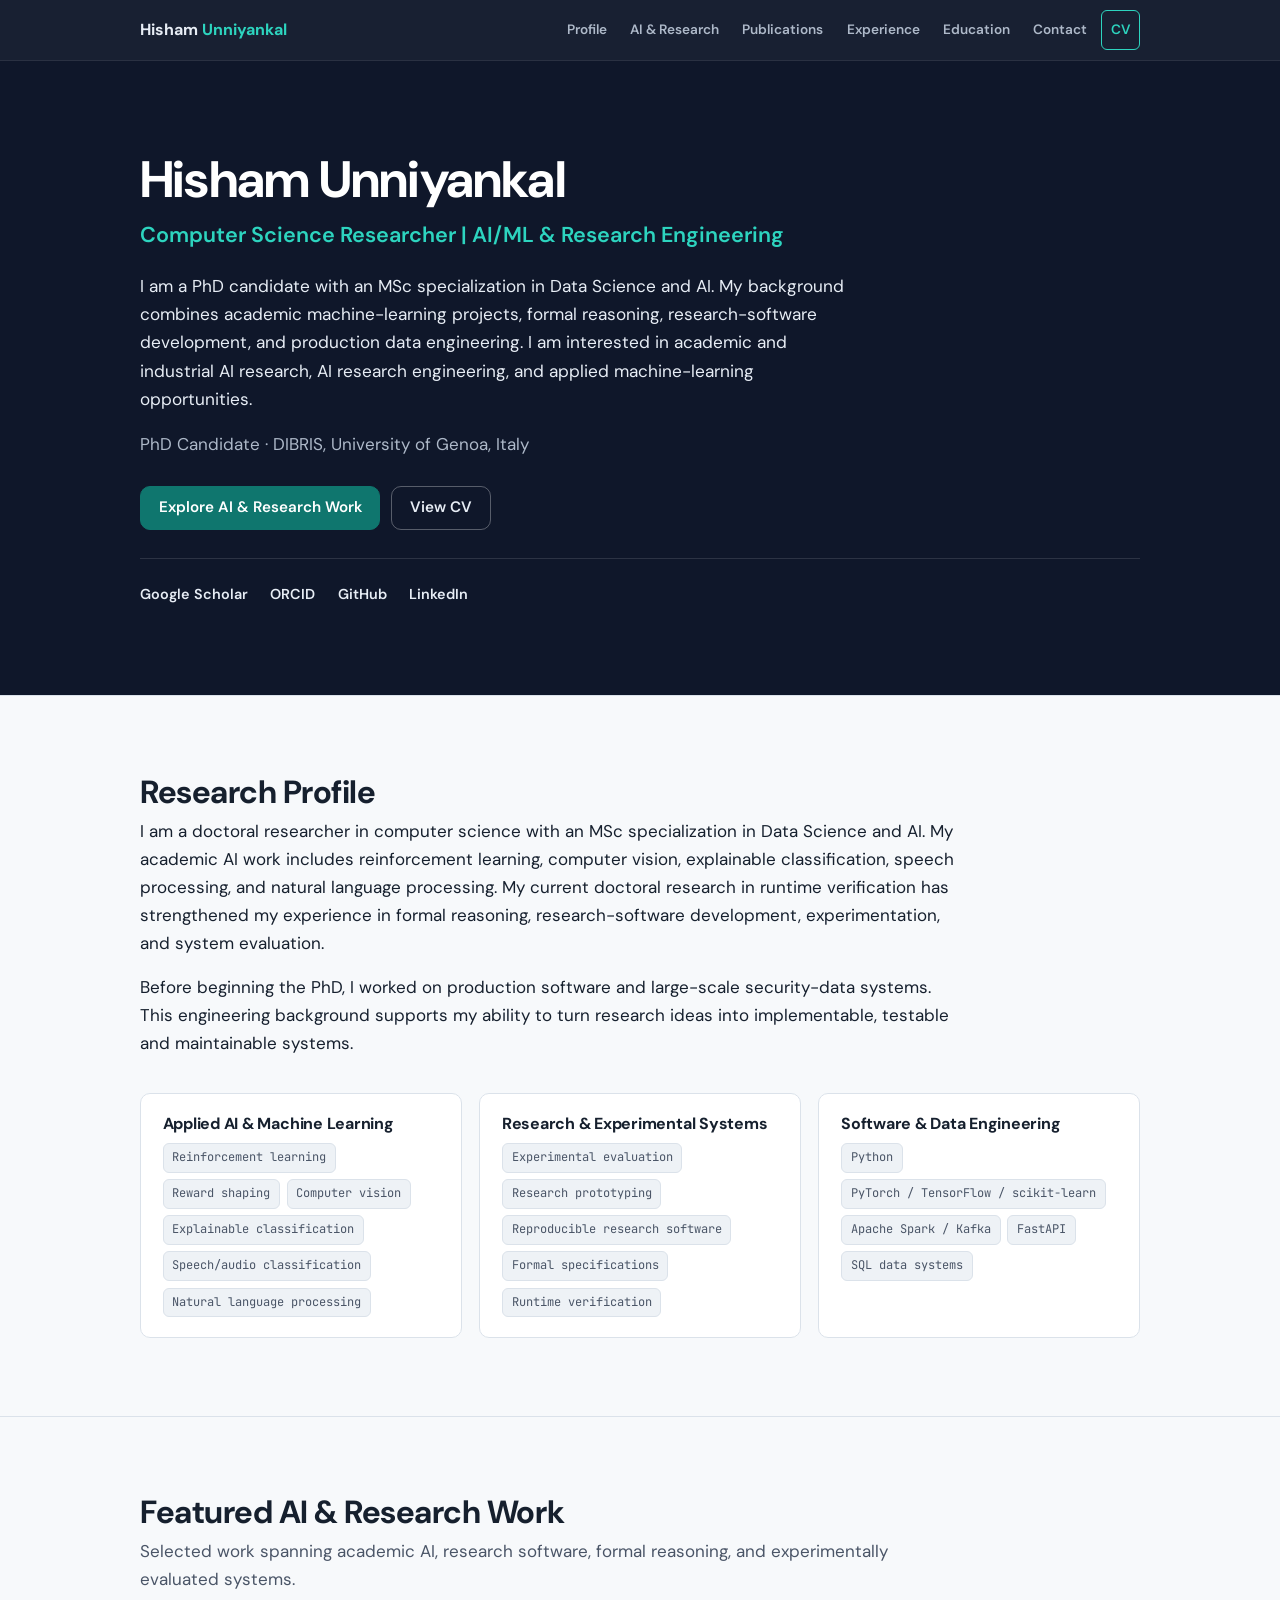
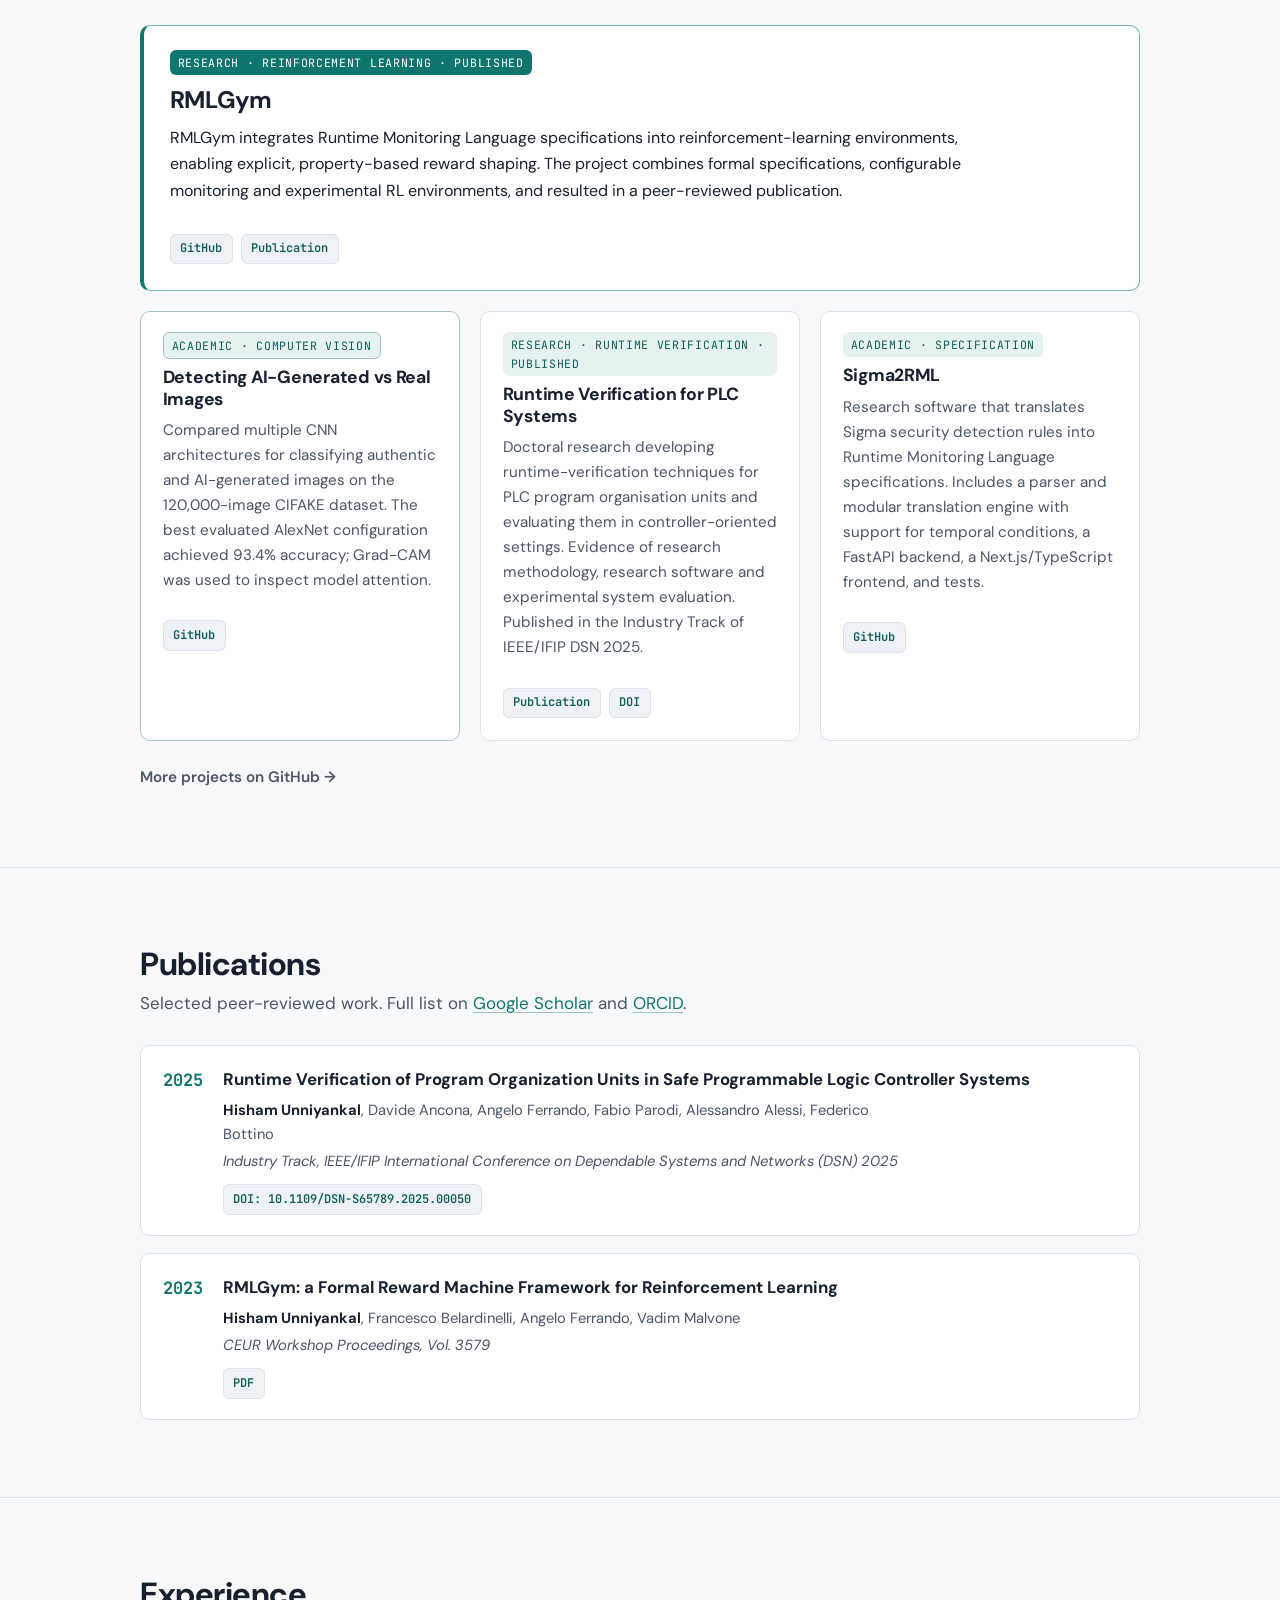
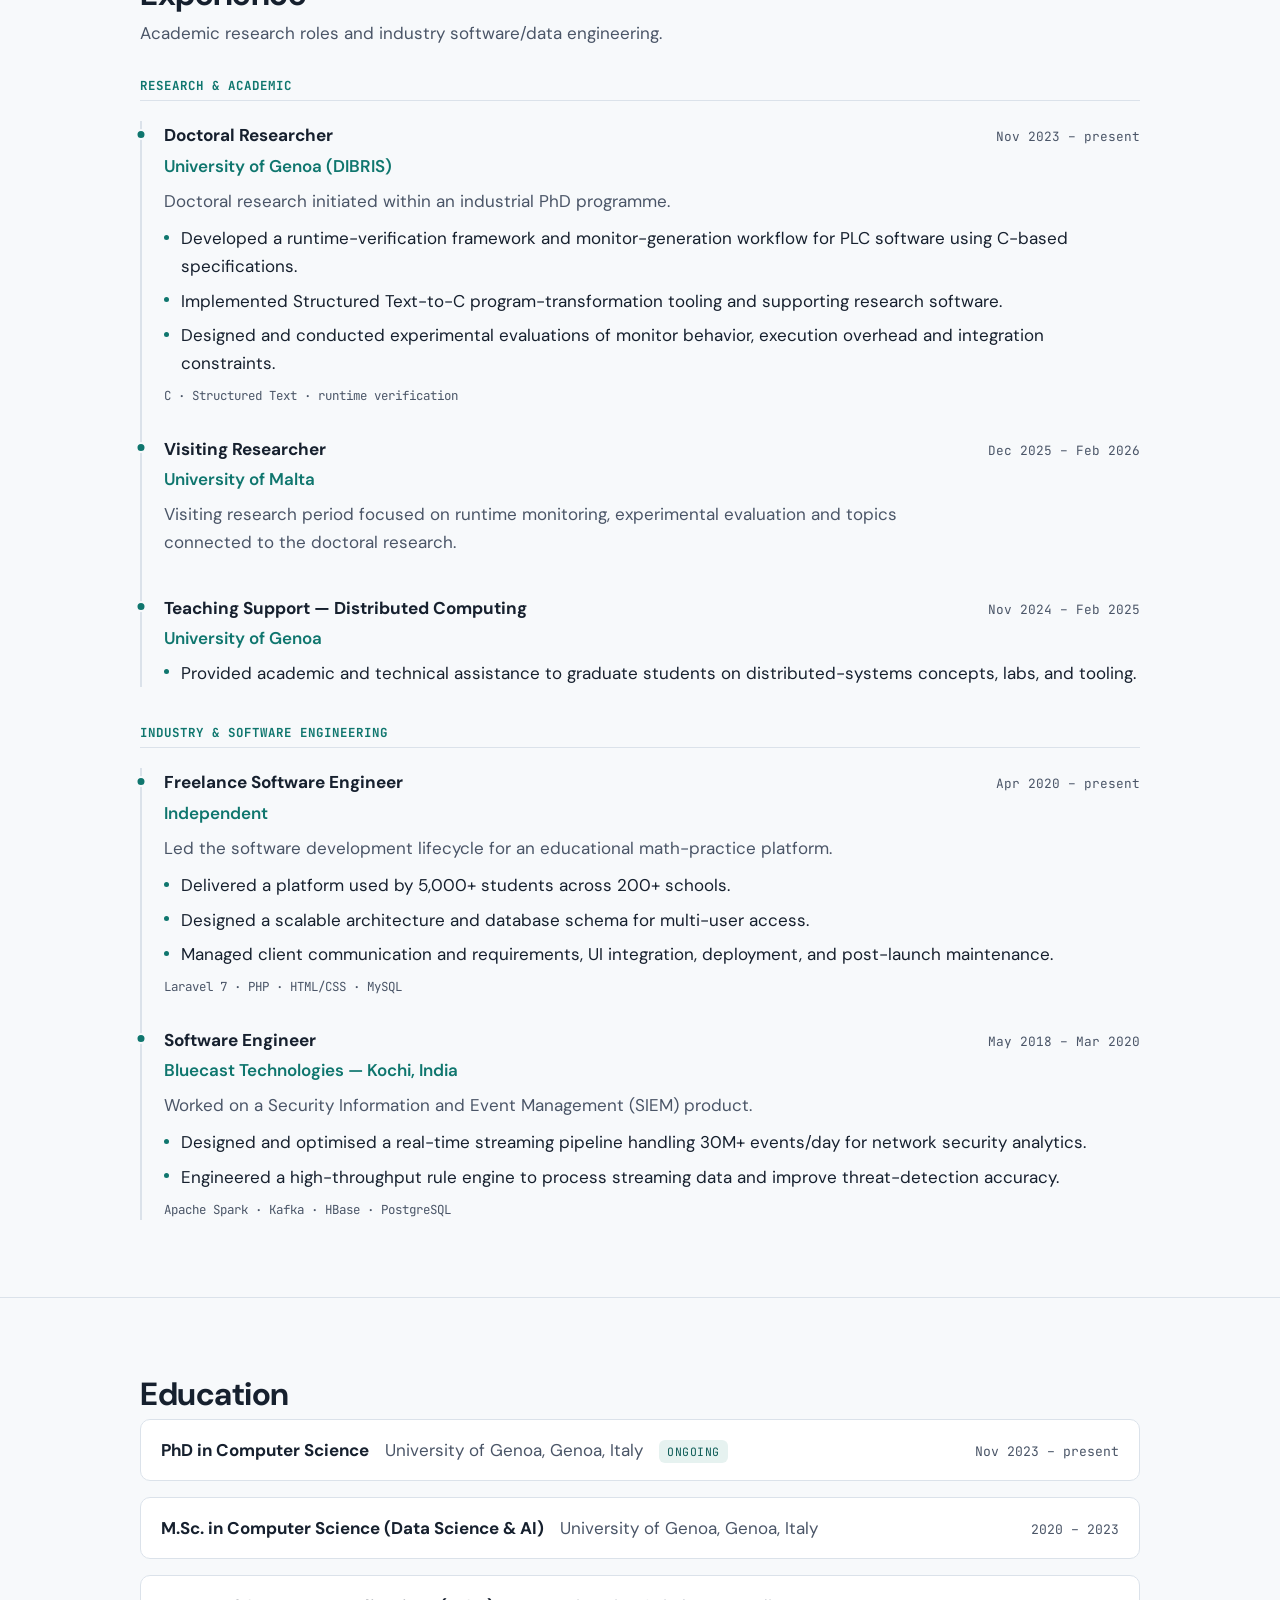
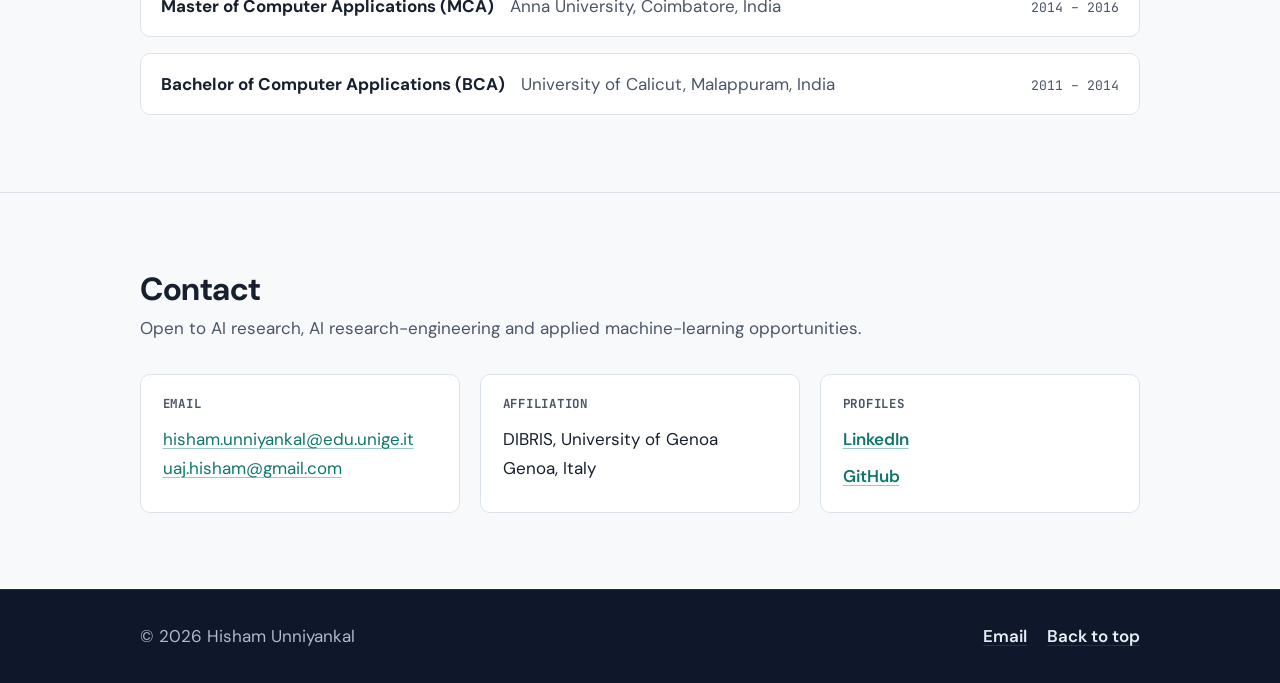
==== index.html @ 4d22648d "update: minor modifications" ====
<!DOCTYPE html>
<html lang="en">
<head>
  <meta charset="UTF-8" />
  <meta name="viewport" content="width=device-width, initial-scale=1.0" />
  <title>Hisham Unniyankal | Computer Science Researcher &mdash; AI/ML &amp; Research Engineering</title>
  <meta name="description" content="Computer science researcher with academic AI/ML experience, formal-reasoning expertise, and production software/data-engineering background. Pursuing AI research, research-engineering and applied machine-learning opportunities." />
  <link rel="canonical" href="https://hishamunniyankal.github.io/" />

  <!-- Open Graph -->
  <meta property="og:type" content="profile" />
  <meta property="og:title" content="Hisham Unniyankal | Computer Science Researcher — AI/ML &amp; Research Engineering" />
  <meta property="og:description" content="Academic AI/ML experience, formal reasoning, research-software development, and production data engineering. Open to AI research, research-engineering and applied ML roles." />
  <meta property="og:url" content="https://hishamunniyankal.github.io/" />
  <meta property="profile:first_name" content="Hisham" />
  <meta property="profile:last_name" content="Unniyankal" />

  <!-- Twitter -->
  <meta name="twitter:card" content="summary" />
  <meta name="twitter:title" content="Hisham Unniyankal | Computer Science Researcher — AI/ML &amp; Research Engineering" />
  <meta name="twitter:description" content="Academic AI/ML, formal reasoning, and production software/data engineering. Pursuing AI research and applied ML opportunities." />

  <link rel="icon" href="assets/favicon.svg" type="image/svg+xml" />

  <link rel="preconnect" href="https://fonts.googleapis.com" />
  <link rel="preconnect" href="https://fonts.gstatic.com" crossorigin />
  <link href="https://fonts.googleapis.com/css2?family=DM+Sans:ital,opsz,wght@0,9..40,400;0,9..40,500;0,9..40,600;0,9..40,700;1,9..40,400&amp;family=JetBrains+Mono:wght@400;500;600&amp;display=swap" rel="stylesheet" />
  <link rel="stylesheet" href="assets/css/tokens.css" />
  <link rel="stylesheet" href="assets/css/styles.css" />

  <script type="application/ld+json">
  {
    "@context": "https://schema.org",
    "@type": "Person",
    "name": "Hisham Unniyankal",
    "jobTitle": "Doctoral Researcher in Computer Science",
    "email": "mailto:hisham.unniyankal@edu.unige.it",
    "url": "https://hishamunniyankal.github.io/",
    "affiliation": { "@type": "CollegeOrUniversity", "name": "University of Genoa" },
    "worksFor": { "@type": "CollegeOrUniversity", "name": "University of Genoa" },
    "address": { "@type": "PostalAddress", "addressLocality": "Genoa", "addressCountry": "IT" },
    "knowsAbout": [
      "Machine learning",
      "Reinforcement learning",
      "Computer vision",
      "Natural language processing",
      "Formal methods",
      "Runtime verification",
      "Research software engineering",
      "Distributed data systems"
    ],
    "sameAs": [
      "https://scholar.google.com/citations?user=ikgQn0IAAAAJ&hl=en",
      "https://orcid.org/0009-0008-2407-5150",
      "https://github.com/hishamunniyankal",
      "https://www.linkedin.com/in/hishamu/"
    ]
  }
  </script>
</head>
<body>
  <a class="skip-link" href="#main-content">Skip to content</a>

  <!-- ============================ Primary navigation ============================ -->
  <nav class="nav" aria-label="Primary">
    <div class="wrap nav__inner">
      <a class="nav__brand" href="#top">Hisham <b>Unniyankal</b></a>
      <button type="button" class="nav__toggle" id="nav-toggle" aria-expanded="false" aria-controls="nav-menu">
        <span class="visually-hidden">Menu</span>
        <span class="nav__toggle-bars" aria-hidden="true"></span>
      </button>
      <ul class="nav__menu" id="nav-menu">
        <li><a href="#profile">Profile</a></li>
        <li><a href="#research">AI &amp; Research</a></li>
        <li><a href="#publications">Publications</a></li>
        <li><a href="#experience">Experience</a></li>
        <li><a href="#education">Education</a></li>
        <li><a href="#contact">Contact</a></li>
        <li><a class="nav__cv" href="cv.pdf" target="_blank" rel="noopener">CV</a></li>
      </ul>
    </div>
  </nav>

  <main id="main-content" tabindex="-1">
    <!-- ============================ Hero ============================ -->
    <header class="hero" id="top">
      <div class="wrap">
        <h1>Hisham Unniyankal</h1>
        <p class="hero__role">Computer Science Researcher | AI/ML &amp; Research Engineering</p>
        <p class="hero__statement">
          I am a PhD candidate with an MSc specialization in Data Science and AI.
          My background combines academic machine-learning projects, formal
          reasoning, research-software development, and production data
          engineering. I am interested in academic and industrial AI research,
          AI research engineering, and applied machine-learning opportunities.
        </p>
        <p class="hero__affil">PhD Candidate · DIBRIS, University of Genoa, Italy</p>
        <div class="hero__actions">
          <a class="btn btn--primary" href="#research">Explore AI &amp; Research Work</a>
          <a class="btn btn--ghost" href="cv.pdf" target="_blank" rel="noopener">View CV</a>
        </div>
        <ul class="hero__links">
          <li><a href="https://scholar.google.com/citations?user=ikgQn0IAAAAJ&amp;hl=en" target="_blank" rel="noopener">Google Scholar</a></li>
          <li><a href="https://orcid.org/0009-0008-2407-5150" target="_blank" rel="noopener">ORCID</a></li>
          <li><a href="https://github.com/hishamunniyankal" target="_blank" rel="noopener">GitHub</a></li>
          <li><a href="https://www.linkedin.com/in/hishamu/" target="_blank" rel="noopener">LinkedIn</a></li>
        </ul>
      </div>
    </header>

    <!-- ============================ Research Profile ============================ -->
    <section class="section" id="profile" aria-labelledby="profile-title">
      <div class="wrap">
        <h2 class="section__title reveal" id="profile-title">Research Profile</h2>
        <div class="profile__lead reveal">
          <p>
            I am a doctoral researcher in computer science with an MSc
            specialization in Data Science and AI. My academic AI work includes
            reinforcement learning, computer vision, explainable classification,
            speech processing, and natural language processing. My current
            doctoral research in runtime verification has strengthened my
            experience in formal reasoning, research-software development,
            experimentation, and system evaluation.
          </p>
          <p>
            Before beginning the PhD, I worked on production software and
            large-scale security-data systems. This engineering background
            supports my ability to turn research ideas into implementable,
            testable and maintainable systems.
          </p>
        </div>

        <ul class="capabilities reveal" aria-label="Capabilities">
          <li class="capability">
            <h3>Applied AI &amp; Machine Learning</h3>
            <ul class="capability__tags">
              <li>Reinforcement learning</li>
              <li>Reward shaping</li>
              <li>Computer vision</li>
              <li>Explainable classification</li>
              <li>Speech/audio classification</li>
              <li>Natural language processing</li>
            </ul>
          </li>
          <li class="capability">
            <h3>Research &amp; Experimental Systems</h3>
            <ul class="capability__tags">
              <li>Experimental evaluation</li>
              <li>Research prototyping</li>
              <li>Reproducible research software</li>
              <li>Formal specifications</li>
              <li>Runtime verification</li>
            </ul>
          </li>
          <li class="capability">
            <h3>Software &amp; Data Engineering</h3>
            <ul class="capability__tags">
              <li>Python</li>
              <li>PyTorch / TensorFlow / scikit-learn</li>
              <li>Apache Spark / Kafka</li>
              <li>FastAPI</li>
              <li>SQL data systems</li>
            </ul>
          </li>
        </ul>
      </div>
    </section>

    <!-- ============================ Featured AI & Research Work ============================ -->
    <section class="section" id="research" aria-labelledby="research-title">
      <div class="wrap">
        <h2 class="section__title reveal" id="research-title">Featured AI &amp; Research Work</h2>
        <p class="section__intro reveal">Selected work spanning academic AI, research software, formal reasoning, and experimentally evaluated systems.</p>

        <div class="work-grid reveal">
          <article class="work-card work-card--featured">
            <div class="work-card__body">
              <span class="work-card__kind">Research · Reinforcement Learning · Published</span>
              <h3 class="work-card__title">RMLGym</h3>
              <p>
                RMLGym integrates Runtime Monitoring Language specifications into
                reinforcement-learning environments, enabling explicit,
                property-based reward shaping. The project combines formal
                specifications, configurable monitoring and experimental RL
                environments, and resulted in a peer-reviewed publication.
              </p>
              <div class="pub__links work-card__meta">
                <a class="pub__badge" href="https://github.com/hishamunniyankal/rml-gym" target="_blank" rel="noopener">GitHub</a>
                <a class="pub__badge" href="#pub-rmlgym">Publication</a>
              </div>
            </div>
          </article>

          <article class="work-card work-card--emphasis">
            <div class="work-card__body">
              <span class="work-card__kind">Academic · Computer Vision</span>
              <h3 class="work-card__title">Detecting AI-Generated vs Real Images</h3>
              <p>
                Compared multiple CNN architectures for classifying authentic and
                AI-generated images on the 120,000-image CIFAKE dataset. The best
                evaluated AlexNet configuration achieved 93.4% accuracy;
                Grad-CAM was used to inspect model attention.
              </p>
              <div class="pub__links work-card__meta">
                <a class="pub__badge" href="https://github.com/hishamunniyankal/Real-or-fake-Detecting-AI-Generated-vs.-Real-Images" target="_blank" rel="noopener">GitHub</a>
              </div>
            </div>
          </article>

          <article class="work-card">
            <div class="work-card__body">
              <span class="work-card__kind">Research · Runtime Verification · Published</span>
              <h3 class="work-card__title">Runtime Verification for PLC Systems</h3>
              <p>
                Doctoral research developing runtime-verification techniques for
                PLC program organisation units and evaluating them in
                controller-oriented settings. Evidence of research methodology,
                research software and experimental system evaluation. Published
                in the Industry Track of IEEE/IFIP DSN 2025.
              </p>
              <div class="pub__links work-card__meta">
                <a class="pub__badge" href="#pub-dsn">Publication</a>
                <a class="pub__badge" href="https://doi.org/10.1109/DSN-S65789.2025.00050" target="_blank" rel="noopener">DOI</a>
              </div>
            </div>
          </article>

          <article class="work-card">
            <div class="work-card__body">
              <span class="work-card__kind">Academic · Specification</span>
              <h3 class="work-card__title">Sigma2RML</h3>
              <p>
                Research software that translates Sigma security detection rules
                into Runtime Monitoring Language specifications. Includes a
                parser and modular translation engine with support for temporal
                conditions, a FastAPI backend, a Next.js/TypeScript frontend, and
                tests.
              </p>
              <div class="pub__links work-card__meta">
                <a class="pub__badge" href="https://github.com/hishamunniyankal/sigma2rml" target="_blank" rel="noopener">GitHub</a>
              </div>
            </div>
          </article>
        </div>
        <p class="work-more">
          <a href="https://github.com/hishamunniyankal" target="_blank" rel="noopener">More projects on GitHub →</a>
        </p>
      </div>
    </section>

    <!-- ============================ Publications ============================ -->
    <section class="section" id="publications" aria-labelledby="publications-title">
      <div class="wrap">
        <h2 class="section__title reveal" id="publications-title">Publications</h2>
        <p class="pub-note reveal">
          Selected peer-reviewed work. Full list on
          <a href="https://scholar.google.com/citations?user=ikgQn0IAAAAJ&amp;hl=en" target="_blank" rel="noopener">Google Scholar</a>
          and <a href="https://orcid.org/0009-0008-2407-5150" target="_blank" rel="noopener">ORCID</a>.
        </p>
        <ul class="pub-list reveal">
          <li class="pub" id="pub-dsn">
            <span class="pub__year">2025</span>
            <div>
              <p class="pub__title">Runtime Verification of Program Organization Units in Safe Programmable Logic Controller Systems</p>
              <p class="pub__authors"><span class="me">Hisham Unniyankal</span>, Davide Ancona, Angelo Ferrando, Fabio Parodi, Alessandro Alessi, Federico Bottino</p>
              <p class="pub__venue">Industry Track, IEEE/IFIP International Conference on Dependable Systems and Networks (DSN) 2025</p>
              <p class="pub__links">
                <a class="pub__badge" href="https://doi.org/10.1109/DSN-S65789.2025.00050" target="_blank" rel="noopener">DOI: 10.1109/DSN-S65789.2025.00050</a>
              </p>
            </div>
          </li>
          <li class="pub" id="pub-rmlgym">
            <span class="pub__year">2023</span>
            <div>
              <p class="pub__title">RMLGym: a Formal Reward Machine Framework for Reinforcement Learning</p>
              <p class="pub__authors"><span class="me">Hisham Unniyankal</span>, Francesco Belardinelli, Angelo Ferrando, Vadim Malvone</p>
              <p class="pub__venue">CEUR Workshop Proceedings, Vol. 3579</p>
              <p class="pub__links">
                <a class="pub__badge" href="https://ceur-ws.org/Vol-3579/paper1.pdf" target="_blank" rel="noopener">PDF</a>
              </p>
            </div>
          </li>
        </ul>
      </div>
    </section>

    <!-- ============================ Experience ============================ -->
    <section class="section" id="experience" aria-labelledby="experience-title">
      <div class="wrap">
        <h2 class="section__title reveal" id="experience-title">Experience</h2>
        <p class="section__intro reveal">Academic research roles and industry software/data engineering.</p>

        <div class="track reveal">
          <h3 class="track__label">Research &amp; academic</h3>
          <ol class="timeline">
            <li class="entry">
              <div class="entry__head">
                <span class="entry__role">Doctoral Researcher</span>
                <span class="entry__dates">Nov 2023 &ndash; present</span>
              </div>
              <p class="entry__org">University of Genoa (DIBRIS)</p>
              <p class="entry__context">
                Doctoral research initiated within an industrial PhD programme.
              </p>
              <ul class="entry__points">
                <li>Developed a runtime-verification framework and monitor-generation workflow for PLC software using C-based specifications.</li>
                <li>Implemented Structured Text-to-C program-transformation tooling and supporting research software.</li>
                <li>Designed and conducted experimental evaluations of monitor behavior, execution overhead and integration constraints.</li>
              </ul>
              <p class="entry__tech">C · Structured Text · runtime verification</p>
            </li>
            <li class="entry">
              <div class="entry__head">
                <span class="entry__role">Visiting Researcher</span>
                <span class="entry__dates">Dec 2025 &ndash; Feb 2026</span>
              </div>
              <p class="entry__org">University of Malta</p>
              <p class="entry__context">
                Visiting research period focused on runtime monitoring,
                experimental evaluation and topics connected to the doctoral
                research.
              </p>
            </li>
            <li class="entry">
              <div class="entry__head">
                <span class="entry__role">Teaching Support &mdash; Distributed Computing</span>
                <span class="entry__dates">Nov 2024 &ndash; Feb 2025</span>
              </div>
              <p class="entry__org">University of Genoa</p>
              <ul class="entry__points">
                <li>Provided academic and technical assistance to graduate students on distributed-systems concepts, labs, and tooling.</li>
              </ul>
            </li>
          </ol>
        </div>

        <div class="track reveal">
          <h3 class="track__label">Industry &amp; software engineering</h3>
          <ol class="timeline">
            <li class="entry">
              <div class="entry__head">
                <span class="entry__role">Freelance Software Engineer</span>
                <span class="entry__dates">Apr 2020 &ndash; present</span>
              </div>
              <p class="entry__org">Independent</p>
              <p class="entry__context">
                Led the software development lifecycle for an educational
                math-practice platform.
              </p>
              <ul class="entry__points">
                <li>Delivered a platform used by 5,000+ students across 200+ schools.</li>
                <li>Designed a scalable architecture and database schema for multi-user access.</li>
                <li>Managed client communication and requirements, UI integration, deployment, and post-launch maintenance.</li>
              </ul>
              <p class="entry__tech">Laravel 7 · PHP · HTML/CSS · MySQL</p>
            </li>
            <li class="entry">
              <div class="entry__head">
                <span class="entry__role">Software Engineer</span>
                <span class="entry__dates">May 2018 &ndash; Mar 2020</span>
              </div>
              <p class="entry__org">Bluecast Technologies &mdash; Kochi, India</p>
              <p class="entry__context">
                Worked on a Security Information and Event Management (SIEM) product.
              </p>
              <ul class="entry__points">
                <li>Designed and optimised a real-time streaming pipeline handling 30M+ events/day for network security analytics.</li>
                <li>Engineered a high-throughput rule engine to process streaming data and improve threat-detection accuracy.</li>
              </ul>
              <p class="entry__tech">Apache Spark · Kafka · HBase · PostgreSQL</p>
            </li>
          </ol>
        </div>
      </div>
    </section>

    <!-- ============================ Education ============================ -->
    <section class="section" id="education" aria-labelledby="education-title">
      <div class="wrap">
        <h2 class="section__title reveal" id="education-title">Education</h2>
        <ul class="edu-list reveal">
          <li class="edu">
            <span class="edu__degree">PhD in Computer Science</span>
            <span class="edu__inst">University of Genoa, Genoa, Italy</span>
            <span class="edu__status">Ongoing</span>
            <span class="edu__dates">Nov 2023 &ndash; present</span>
          </li>
          <li class="edu">
            <span class="edu__degree">M.Sc. in Computer Science (Data Science &amp; AI)</span>
            <span class="edu__inst">University of Genoa, Genoa, Italy</span>
            <span class="edu__dates">2020 &ndash; 2023</span>
          </li>
          <li class="edu">
            <span class="edu__degree">Master of Computer Applications (MCA)</span>
            <span class="edu__inst">Anna University, Coimbatore, India</span>
            <span class="edu__dates">2014 &ndash; 2016</span>
          </li>
          <li class="edu">
            <span class="edu__degree">Bachelor of Computer Applications (BCA)</span>
            <span class="edu__inst">University of Calicut, Malappuram, India</span>
            <span class="edu__dates">2011 &ndash; 2014</span>
          </li>
        </ul>
      </div>
    </section>

    <!-- ============================ Contact ============================ -->
    <section class="section" id="contact" aria-labelledby="contact-title">
      <div class="wrap">
        <h2 class="section__title reveal" id="contact-title">Contact</h2>
        <p class="section__intro reveal">Open to AI research, AI research-engineering and applied machine-learning opportunities.</p>
        <div class="contact-grid reveal">
          <div class="contact-card">
            <h3>Email</h3>
            <address>
              <a href="mailto:hisham.unniyankal@edu.unige.it">hisham.unniyankal@edu.unige.it</a><br />
              <a href="mailto:uaj.hisham@gmail.com">uaj.hisham@gmail.com</a>
            </address>
          </div>
          <div class="contact-card">
            <h3>Affiliation</h3>
            <address>
              DIBRIS, University of Genoa<br />
              Genoa, Italy
            </address>
          </div>
          <div class="contact-card">
            <h3>Profiles</h3>
            <ul class="link-list">
              <li><a href="https://www.linkedin.com/in/hishamu/" target="_blank" rel="noopener">LinkedIn</a></li>
              <li><a href="https://github.com/hishamunniyankal" target="_blank" rel="noopener">GitHub</a></li>
            </ul>
          </div>
        </div>
      </div>
    </section>
  </main>

  <!-- ============================ Footer ============================ -->
  <footer class="footer">
    <div class="wrap footer__inner">
      <p>&copy; <span id="year">2026</span> Hisham Unniyankal</p>
      <ul class="footer__links">
        <li><a href="mailto:hisham.unniyankal@edu.unige.it">Email</a></li>
        <li><a href="#top">Back to top</a></li>
      </ul>
    </div>
  </footer>

  <script src="assets/js/main.js" defer></script>
</body>
</html>
---- assets/css/tokens.css ----
/* Design tokens — restrained navy / off-white / teal system.
   One primary accent (teal). Colours chosen to meet WCAG 2.2 AA for text. */
:root {
  /* Surfaces */
  --bg: #f7f9fb;            /* off-white page */
  --surface: #ffffff;      /* cards / panels */
  --surface-alt: #eef2f6;  /* subtle fills */
  --navy: #0f172a;         /* dark sections, footer */
  --navy-soft: #1b2536;    /* dark section variant */

  /* Text (AA on --bg / --surface) */
  --text: #16202e;         /* body / headings */
  --text-muted: #4a5567;   /* secondary text (7:1 on white) */
  --text-on-dark: #e7edf5; /* text on navy */
  --text-on-dark-muted: #aeb9c9;

  /* Borders */
  --border: #dbe2ea;
  --border-strong: #c3cdd9;

  /* Accent — teal. --accent-text is dark enough for small text on white. */
  --accent: #0f766e;        /* links, small text, borders (AA on white) */
  --accent-strong: #115e59; /* hover / active */
  --accent-on-dark: #2dd4bf;/* accent on navy backgrounds */
  --accent-faint: #e6f2f0;  /* tint fills */

  /* Focus ring */
  --focus: #0e7490;

  /* Type */
  --font-sans: "DM Sans", system-ui, -apple-system, "Segoe UI", Roboto, sans-serif;
  --font-mono: "JetBrains Mono", ui-monospace, "Consolas", monospace;

  /* Radii */
  --radius-sm: 6px;
  --radius-md: 10px;
  --radius-lg: 14px;

  /* Shadows (used sparingly) */
  --shadow-sm: 0 1px 2px rgba(15, 23, 42, 0.06);
  --shadow-md: 0 6px 20px rgba(15, 23, 42, 0.08);

  /* Layout */
  --measure: 68ch;             /* comfortable body line length */
  --layout-max: 1080px;        /* overall content width */
  --layout-pad-x: clamp(1.1rem, 4vw, 2.5rem);
  --nav-h: 60px;
  --space-section: clamp(3rem, 6vw, 5rem);

  --ease: cubic-bezier(0.22, 1, 0.36, 1);
  --dur: 0.2s;
}
---- assets/css/styles.css ----
/* ==========================================================================
   Hisham Unniyankal — profile site styles
   Sections: reset · base type · skip link · nav · hero · sections ·
   profile/capabilities · featured AI & research work · experience timeline · publications ·
   education · contact · footer · reveal motion · responsive
   ========================================================================== */

/* ---- Reset ---- */
*,
*::before,
*::after {
  box-sizing: border-box;
  margin: 0;
  padding: 0;
}

html {
  scroll-behavior: smooth;
  /* Keep anchored headings clear of the sticky nav */
  scroll-padding-top: calc(var(--nav-h) + 1rem);
}

@media (prefers-reduced-motion: reduce) {
  html { scroll-behavior: auto; }
}

body {
  font-family: var(--font-sans);
  font-size: 1.0625rem;
  line-height: 1.65;
  color: var(--text);
  background: var(--bg);
  -webkit-font-smoothing: antialiased;
  text-rendering: optimizeLegibility;
}

img,
svg {
  max-width: 100%;
  height: auto;
}

/* ---- Base typography ---- */
h1, h2, h3, h4 {
  line-height: 1.2;
  letter-spacing: -0.015em;
  color: var(--text);
  font-weight: 700;
}

p { max-width: var(--measure); }

a {
  color: var(--accent);
  text-decoration: underline;
  text-underline-offset: 0.18em;
  text-decoration-thickness: 1px;
  text-decoration-color: color-mix(in srgb, var(--accent) 40%, transparent);
  transition: color var(--dur) var(--ease), text-decoration-color var(--dur) var(--ease);
}

a:hover {
  color: var(--accent-strong);
  text-decoration-color: currentColor;
}

:focus-visible {
  outline: 3px solid var(--focus);
  outline-offset: 2px;
  border-radius: 2px;
}

::selection {
  background: var(--accent-faint);
  color: var(--text);
}

.visually-hidden {
  position: absolute;
  width: 1px;
  height: 1px;
  padding: 0;
  margin: -1px;
  overflow: hidden;
  clip: rect(0, 0, 0, 0);
  white-space: nowrap;
  border: 0;
}

/* ---- Layout helper ---- */
.wrap {
  width: 100%;
  max-width: var(--layout-max);
  margin-inline: auto;
  padding-inline: var(--layout-pad-x);
}

.section {
  padding-block: var(--space-section);
  border-top: 1px solid var(--border);
}

.section__title {
  font-size: clamp(1.5rem, 3.2vw, 2rem);
  margin-bottom: 0.35rem;
}

.section__intro {
  color: var(--text-muted);
  margin-bottom: 2rem;
}

/* ---- Skip link ---- */
.skip-link {
  position: absolute;
  left: 0.75rem;
  top: -100px;
  z-index: 400;
  padding: 0.6rem 1rem;
  background: var(--surface);
  color: var(--text);
  border: 2px solid var(--accent);
  border-radius: var(--radius-sm);
  font-weight: 600;
  text-decoration: none;
  transition: top var(--dur) var(--ease);
}

.skip-link:focus {
  top: 0.75rem;
}

/* ---- Primary navigation ---- */
.nav {
  position: sticky;
  top: 0;
  z-index: 200;
  background: color-mix(in srgb, var(--navy) 96%, transparent);
  backdrop-filter: blur(8px);
  -webkit-backdrop-filter: blur(8px);
  border-bottom: 1px solid rgba(255, 255, 255, 0.08);
}

.nav__inner {
  display: flex;
  align-items: center;
  justify-content: space-between;
  gap: 1rem;
  min-height: var(--nav-h);
}

.nav__brand {
  font-weight: 700;
  font-size: 1rem;
  color: var(--text-on-dark);
  text-decoration: none;
  white-space: nowrap;
}

.nav__brand:hover { color: #fff; }
.nav__brand b { color: var(--accent-on-dark); font-weight: 700; }

.nav__toggle {
  display: none;
  align-items: center;
  justify-content: center;
  width: 44px;
  height: 44px;
  background: transparent;
  border: 1px solid rgba(255, 255, 255, 0.25);
  border-radius: var(--radius-sm);
  color: var(--text-on-dark);
  cursor: pointer;
}

.nav__toggle-bars,
.nav__toggle-bars::before,
.nav__toggle-bars::after {
  content: "";
  display: block;
  width: 20px;
  height: 2px;
  background: currentColor;
  border-radius: 2px;
  position: relative;
}
.nav__toggle-bars::before { position: absolute; top: -6px; }
.nav__toggle-bars::after { position: absolute; top: 6px; }

.nav__menu {
  display: flex;
  align-items: center;
  gap: 0.35rem;
  list-style: none;
}

.nav__menu a {
  display: inline-block;
  padding: 0.5rem 0.55rem;
  font-size: 0.85rem;
  font-weight: 600;
  color: var(--text-on-dark-muted);
  text-decoration: none;
  border-radius: var(--radius-sm);
}

.nav__menu a:hover,
.nav__menu a:focus-visible {
  color: #fff;
  background: rgba(255, 255, 255, 0.08);
}

.nav__cv {
  border: 1px solid var(--accent-on-dark) !important;
  color: var(--accent-on-dark) !important;
}

.nav__cv:hover {
  background: var(--accent-on-dark) !important;
  color: var(--navy) !important;
}

/* ---- Hero ---- */
.hero {
  background: var(--navy);
  color: var(--text-on-dark);
  padding-block: clamp(3rem, 8vw, 5.5rem);
}

.hero__eyebrow {
  font-family: var(--font-mono);
  font-size: 0.8rem;
  letter-spacing: 0.08em;
  text-transform: uppercase;
  color: var(--accent-on-dark);
  margin-bottom: 0.85rem;
}

.hero h1 {
  font-size: clamp(2.1rem, 5.5vw, 3.2rem);
  color: #fff;
  margin-bottom: 0.5rem;
}

.hero__role {
  font-size: clamp(1.05rem, 2.4vw, 1.35rem);
  font-weight: 600;
  color: var(--accent-on-dark);
  margin-bottom: 1.1rem;
}

.hero__statement {
  font-size: 1.075rem;
  color: var(--text-on-dark);
  max-width: 60ch;
  margin-bottom: 1rem;
}

.hero__affil {
  color: var(--text-on-dark-muted);
  margin-bottom: 1.75rem;
}

.hero__actions {
  display: flex;
  flex-wrap: wrap;
  gap: 0.7rem;
  margin-bottom: 1.75rem;
}

.btn {
  display: inline-flex;
  align-items: center;
  gap: 0.4rem;
  min-height: 44px;
  padding: 0.55rem 1.1rem;
  font-size: 0.95rem;
  font-weight: 600;
  border-radius: var(--radius-md);
  text-decoration: none;
  border: 1px solid transparent;
  cursor: pointer;
  transition: background var(--dur) var(--ease), border-color var(--dur) var(--ease), color var(--dur) var(--ease);
}

.btn--primary {
  background: var(--accent);
  color: #fff;
  border-color: var(--accent);
}
.btn--primary:hover {
  background: var(--accent-strong);
  border-color: var(--accent-strong);
  color: #fff;
}

.btn--ghost {
  background: transparent;
  color: var(--text-on-dark);
  border-color: rgba(255, 255, 255, 0.3);
}
.btn--ghost:hover {
  background: rgba(255, 255, 255, 0.1);
  color: #fff;
  border-color: rgba(255, 255, 255, 0.55);
}

.hero__links {
  display: flex;
  flex-wrap: wrap;
  gap: 0.4rem 1.4rem;
  list-style: none;
  padding-top: 1.25rem;
  border-top: 1px solid rgba(255, 255, 255, 0.12);
}

.hero__links a {
  color: var(--text-on-dark);
  font-size: 0.9rem;
  font-weight: 600;
  text-decoration: none;
}
.hero__links a:hover {
  color: var(--accent-on-dark);
  text-decoration: underline;
}

/* ---- Profile / capabilities ---- */
.profile__lead p + p { margin-top: 1rem; }
.profile__lead { margin-bottom: 2.25rem; }

.profile__open {
  margin-top: 1rem;
  padding-left: 1rem;
  border-left: 3px solid var(--accent);
  color: var(--text-muted);
}

.capabilities {
  display: grid;
  grid-template-columns: repeat(auto-fit, minmax(260px, 1fr));
  gap: 1.1rem;
  list-style: none;
}

.capability {
  padding: 1.25rem 1.35rem;
  background: var(--surface);
  border: 1px solid var(--border);
  border-radius: var(--radius-md);
}

.capability h3 {
  font-size: 1rem;
  margin-bottom: 0.6rem;
}

.capability__tags {
  display: flex;
  flex-wrap: wrap;
  gap: 0.4rem;
  list-style: none;
}

.capability__tags li {
  font-family: var(--font-mono);
  font-size: 0.75rem;
  padding: 0.25rem 0.55rem;
  border-radius: var(--radius-sm);
  background: var(--surface-alt);
  color: var(--text-muted);
  border: 1px solid var(--border);
}

/* ---- Experience (timeline) ---- */
.track + .track { margin-top: 2.5rem; }

.track__label {
  font-family: var(--font-mono);
  font-size: 0.78rem;
  letter-spacing: 0.08em;
  text-transform: uppercase;
  color: var(--accent);
  margin-bottom: 1.25rem;
  padding-bottom: 0.4rem;
  border-bottom: 1px solid var(--border);
}

.timeline {
  list-style: none;
  display: flex;
  flex-direction: column;
  gap: 1.75rem;
  padding-left: 1.35rem;
  border-left: 2px solid var(--border);
}

.entry {
  position: relative;
}

.entry::before {
  content: "";
  position: absolute;
  left: calc(-1.35rem - 1px);
  top: 0.45rem;
  width: 11px;
  height: 11px;
  transform: translateX(-50%);
  border-radius: 50%;
  background: var(--accent);
  border: 2px solid var(--bg);
}

.entry__head {
  display: flex;
  flex-wrap: wrap;
  align-items: baseline;
  gap: 0.25rem 0.75rem;
  margin-bottom: 0.15rem;
}

.entry__role {
  font-size: 1.075rem;
  font-weight: 700;
}

.entry__dates {
  font-family: var(--font-mono);
  font-size: 0.8rem;
  color: var(--text-muted);
  margin-left: auto;
}

.entry__org {
  color: var(--accent);
  font-weight: 600;
  margin-bottom: 0.4rem;
}

.entry__context {
  color: var(--text-muted);
  margin-bottom: 0.6rem;
}

.entry__points {
  list-style: none;
  display: flex;
  flex-direction: column;
  gap: 0.4rem;
}

.entry__points li {
  position: relative;
  padding-left: 1.1rem;
  color: var(--text);
}

.entry__points li::before {
  content: "";
  position: absolute;
  left: 0;
  top: 0.62em;
  width: 5px;
  height: 5px;
  border-radius: 50%;
  background: var(--accent);
}

.entry__tech {
  margin-top: 0.55rem;
  font-family: var(--font-mono);
  font-size: 0.78rem;
  color: var(--text-muted);
}

/* ---- Featured AI & Research Work ----
   Desktop: 3-column grid. RMLGym (--featured) spans the full width as the
   lead project. The remaining three cards share one row. At <=900px the
   grid stacks to a single column so intermediate widths never leave an
   orphan card beside an empty column. */
.work-grid {
  display: grid;
  grid-template-columns: repeat(3, minmax(0, 1fr));
  gap: 1.25rem;
  align-items: stretch;
}

.work-more {
  margin-top: 1.5rem;
  font-size: 0.95rem;
}

.work-more a {
  font-weight: 600;
  text-decoration: none;
  color: var(--text-muted);
}

.work-more a:hover {
  color: var(--accent);
  text-decoration: underline;
}

.work-card {
  display: flex;
  flex-direction: column;
  background: var(--surface);
  border: 1px solid var(--border);
  border-radius: var(--radius-md);
  overflow: hidden;
  height: 100%;
  min-width: 0;
}

.work-card--featured {
  grid-column: 1 / -1;
  border-color: color-mix(in srgb, var(--accent) 45%, var(--border));
  border-width: 1px;
  border-left: 4px solid var(--accent);
  background: var(--surface);
}

.work-card--featured .work-card__body {
  padding: 1.5rem 1.6rem 1.6rem;
  gap: 0.65rem;
}

.work-card--featured .work-card__title {
  font-size: clamp(1.25rem, 2.4vw, 1.5rem);
}

.work-card--featured .work-card__body p {
  max-width: 72ch;
  font-size: 1rem;
  color: var(--text);
}

.work-card--featured .work-card__kind {
  background: var(--accent);
  color: #fff;
}

.work-card--emphasis {
  border-color: color-mix(in srgb, var(--accent) 28%, var(--border));
}

.work-card--emphasis .work-card__kind {
  background: var(--accent-faint);
  color: var(--accent-strong);
  border: 1px solid color-mix(in srgb, var(--accent) 30%, var(--border));
}

.work-card__figure {
  margin: 0;
  background: var(--surface-alt);
  border-bottom: 1px solid var(--border);
}

.work-card__figure img { display: block; width: 100%; }

.work-card__body {
  display: flex;
  flex-direction: column;
  gap: 0.5rem;
  padding: 1.25rem 1.35rem 1.35rem;
  flex: 1 1 auto;
}

.work-card__kind {
  align-self: flex-start;
  font-family: var(--font-mono);
  font-size: 0.72rem;
  letter-spacing: 0.06em;
  text-transform: uppercase;
  padding: 0.2rem 0.5rem;
  border-radius: var(--radius-sm);
  background: var(--accent-faint);
  color: var(--accent-strong);
}

.work-card__title {
  font-size: 1.1rem;
}

.work-card__body p {
  color: var(--text-muted);
  font-size: 0.95rem;
}

.work-card__meta {
  margin-top: auto;
  padding-top: 0.5rem;
  font-size: 0.9rem;
}

@media (max-width: 900px) {
  .work-grid {
    grid-template-columns: 1fr;
  }

  .work-card--featured .work-card__body {
    padding: 1.25rem 1.25rem 1.35rem;
  }
}

/* ---- Publications ---- */
.pub-note {
  margin-bottom: 1.75rem;
  color: var(--text-muted);
}

.pub-list {
  list-style: none;
  display: flex;
  flex-direction: column;
  gap: 1.1rem;
}

.pub {
  display: grid;
  grid-template-columns: auto 1fr;
  gap: 0.35rem 1.25rem;
  padding: 1.25rem 1.35rem;
  background: var(--surface);
  border: 1px solid var(--border);
  border-radius: var(--radius-md);
  scroll-margin-top: calc(var(--nav-h) + 1rem);
}

.pub__year {
  font-family: var(--font-mono);
  font-weight: 700;
  color: var(--accent);
}

.pub__title {
  font-size: 1.05rem;
  font-weight: 700;
  margin-bottom: 0.25rem;
}

.pub__authors { font-size: 0.92rem; color: var(--text-muted); }
.pub__authors .me { color: var(--text); font-weight: 700; }
.pub__venue { font-size: 0.92rem; color: var(--text-muted); font-style: italic; margin-top: 0.15rem; }
.pub__links { display: flex; flex-wrap: wrap; gap: 0.5rem; margin-top: 0.7rem; }

.pub__badge {
  font-family: var(--font-mono);
  font-size: 0.75rem;
  font-weight: 600;
  padding: 0.28rem 0.6rem;
  border-radius: var(--radius-sm);
  background: var(--surface-alt);
  border: 1px solid var(--border);
  text-decoration: none;
  color: var(--accent-strong);
}
.pub__badge:hover { background: var(--accent-faint); border-color: var(--accent); }

@media (max-width: 560px) {
  .pub { grid-template-columns: 1fr; }
}

/* ---- Background (education) ---- */
.edu-list {
  list-style: none;
  display: flex;
  flex-direction: column;
  gap: 1rem;
}

.edu {
  display: flex;
  flex-wrap: wrap;
  align-items: baseline;
  gap: 0.25rem 1rem;
  padding: 1rem 1.25rem;
  background: var(--surface);
  border: 1px solid var(--border);
  border-radius: var(--radius-md);
}

.edu__degree { font-weight: 700; }
.edu__inst { color: var(--text-muted); }
.edu__dates { font-family: var(--font-mono); font-size: 0.82rem; color: var(--text-muted); margin-left: auto; }
.edu__status {
  font-family: var(--font-mono);
  font-size: 0.72rem;
  text-transform: uppercase;
  letter-spacing: 0.05em;
  color: var(--accent-strong);
  background: var(--accent-faint);
  padding: 0.15rem 0.5rem;
  border-radius: var(--radius-sm);
}

/* ---- Contact ---- */
.contact-grid {
  display: grid;
  grid-template-columns: repeat(auto-fit, minmax(240px, 1fr));
  gap: 1.25rem;
}

.contact-card {
  padding: 1.35rem;
  background: var(--surface);
  border: 1px solid var(--border);
  border-radius: var(--radius-md);
}

.contact-card h3 {
  font-family: var(--font-mono);
  font-size: 0.78rem;
  letter-spacing: 0.06em;
  text-transform: uppercase;
  color: var(--text-muted);
  margin-bottom: 0.85rem;
}

.contact-card address { font-style: normal; line-height: 1.7; }

.contact-card a { word-break: break-word; }

.link-list {
  list-style: none;
  display: flex;
  flex-direction: column;
  gap: 0.55rem;
}

.link-list a { font-weight: 600; }

/* ---- Footer ---- */
.footer {
  background: var(--navy);
  color: var(--text-on-dark-muted);
  padding-block: 2rem;
  border-top: 1px solid rgba(255, 255, 255, 0.08);
}

.footer__inner {
  display: flex;
  flex-wrap: wrap;
  align-items: center;
  justify-content: space-between;
  gap: 0.75rem 1.5rem;
}

.footer a { color: var(--text-on-dark); font-weight: 600; }
.footer a:hover { color: var(--accent-on-dark); }

.footer__links {
  display: flex;
  flex-wrap: wrap;
  gap: 0.4rem 1.25rem;
  list-style: none;
}

/* ---- Reveal on scroll (progressive enhancement) ----
   Content is visible by default. Motion applies only when JS adds .js-reveal
   to <html> AND the user has not requested reduced motion. */
.js-reveal .reveal {
  opacity: 0;
  transform: translateY(16px);
  transition: opacity 0.6s var(--ease), transform 0.6s var(--ease);
  will-change: opacity, transform;
}

.js-reveal .reveal.is-visible {
  opacity: 1;
  transform: none;
}

@media (prefers-reduced-motion: reduce) {
  .js-reveal .reveal {
    opacity: 1;
    transform: none;
    transition: none;
  }
}

/* ---- Responsive: mobile nav ----
   Without JS: the toggle is hidden and the menu simply wraps in flow, so every
   link stays reachable. With JS (.js on <html>): the toggle appears and the
   menu collapses into an overlay controlled by the [hidden] attribute. */
@media (max-width: 960px) {
  .nav__menu {
    flex-wrap: wrap;
    justify-content: center;
    padding-bottom: 0.5rem;
  }

  .js .nav__toggle { display: inline-flex; }

  .js .nav__menu {
    position: absolute;
    left: 0;
    right: 0;
    top: var(--nav-h);
    flex-direction: column;
    align-items: stretch;
    flex-wrap: nowrap;
    gap: 0;
    padding: 0.5rem var(--layout-pad-x) 1rem;
    background: var(--navy-soft);
    border-bottom: 1px solid rgba(255, 255, 255, 0.12);
  }

  .js .nav__menu[hidden] { display: none; }

  .js .nav__menu a {
    padding: 0.85rem 0.5rem;
    border-bottom: 1px solid rgba(255, 255, 255, 0.08);
    font-size: 1rem;
  }

  .js .nav__cv { margin-top: 0.5rem; text-align: center; }
}
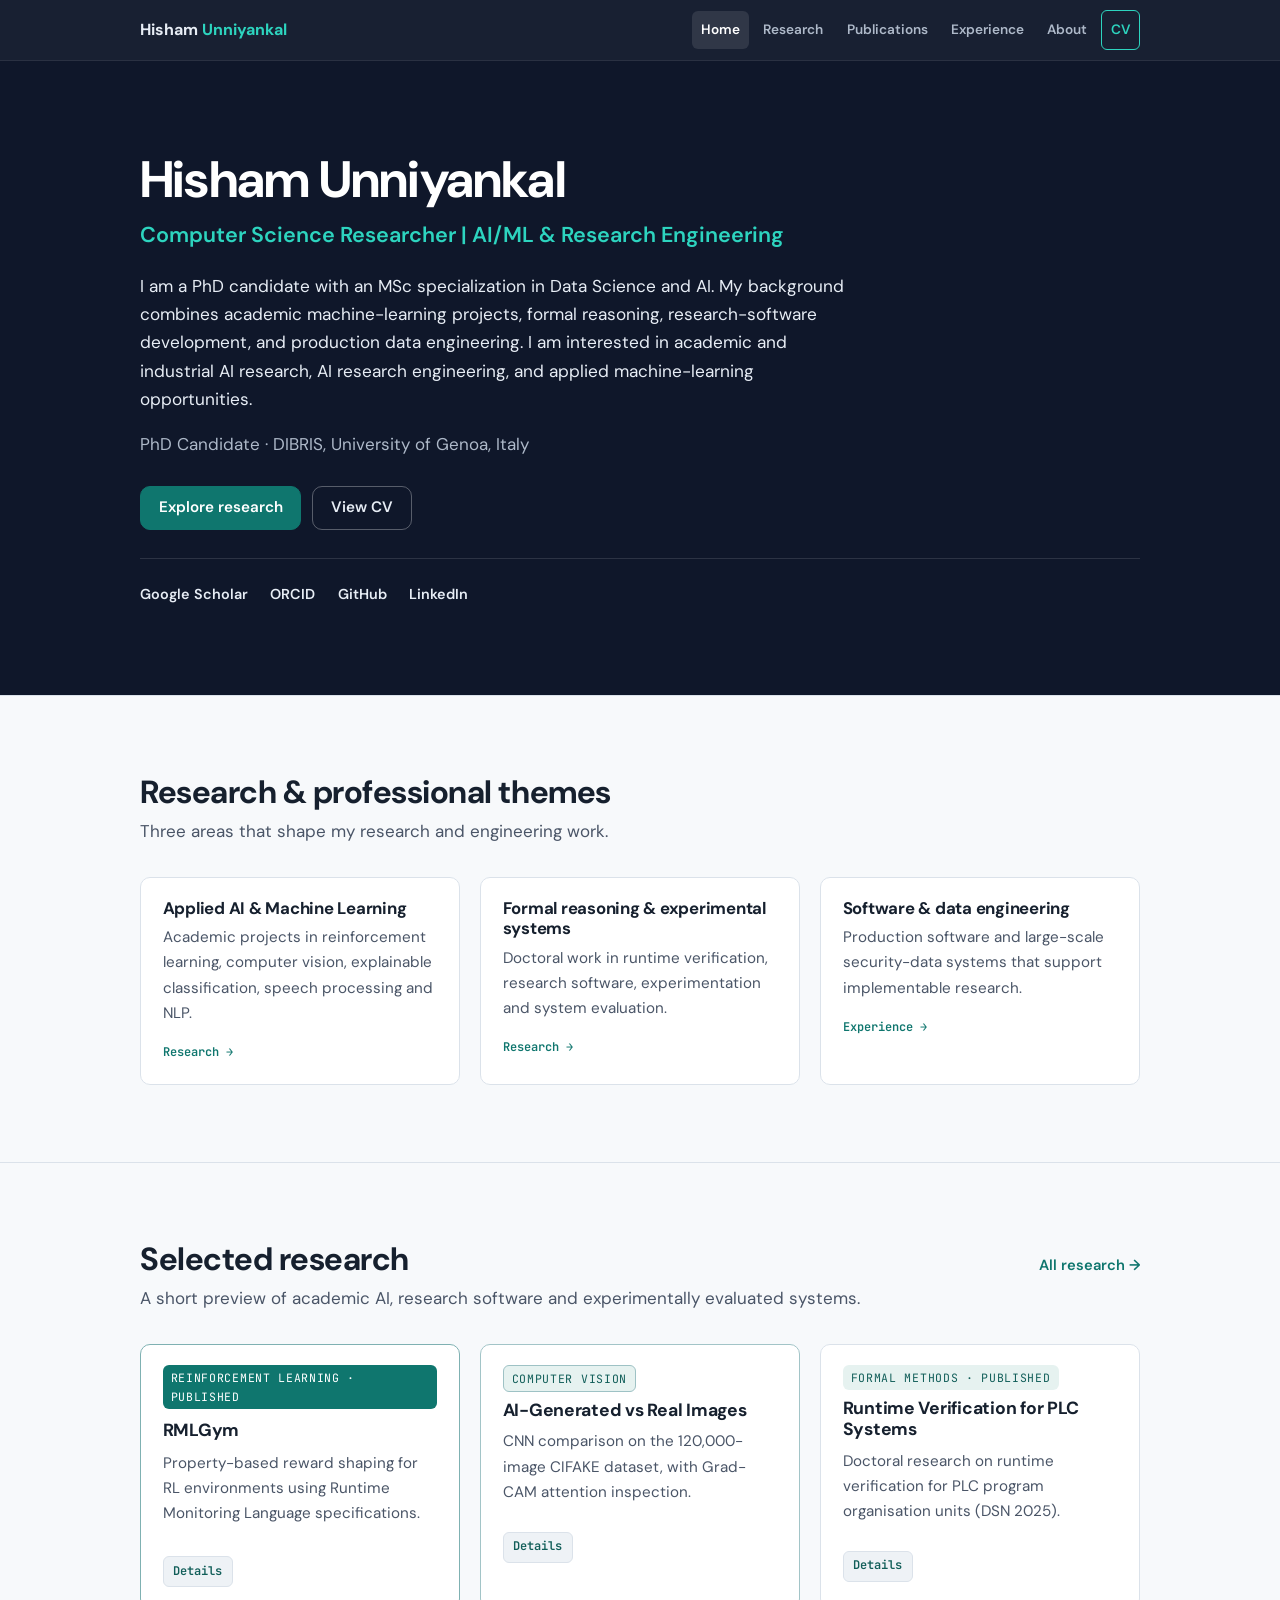
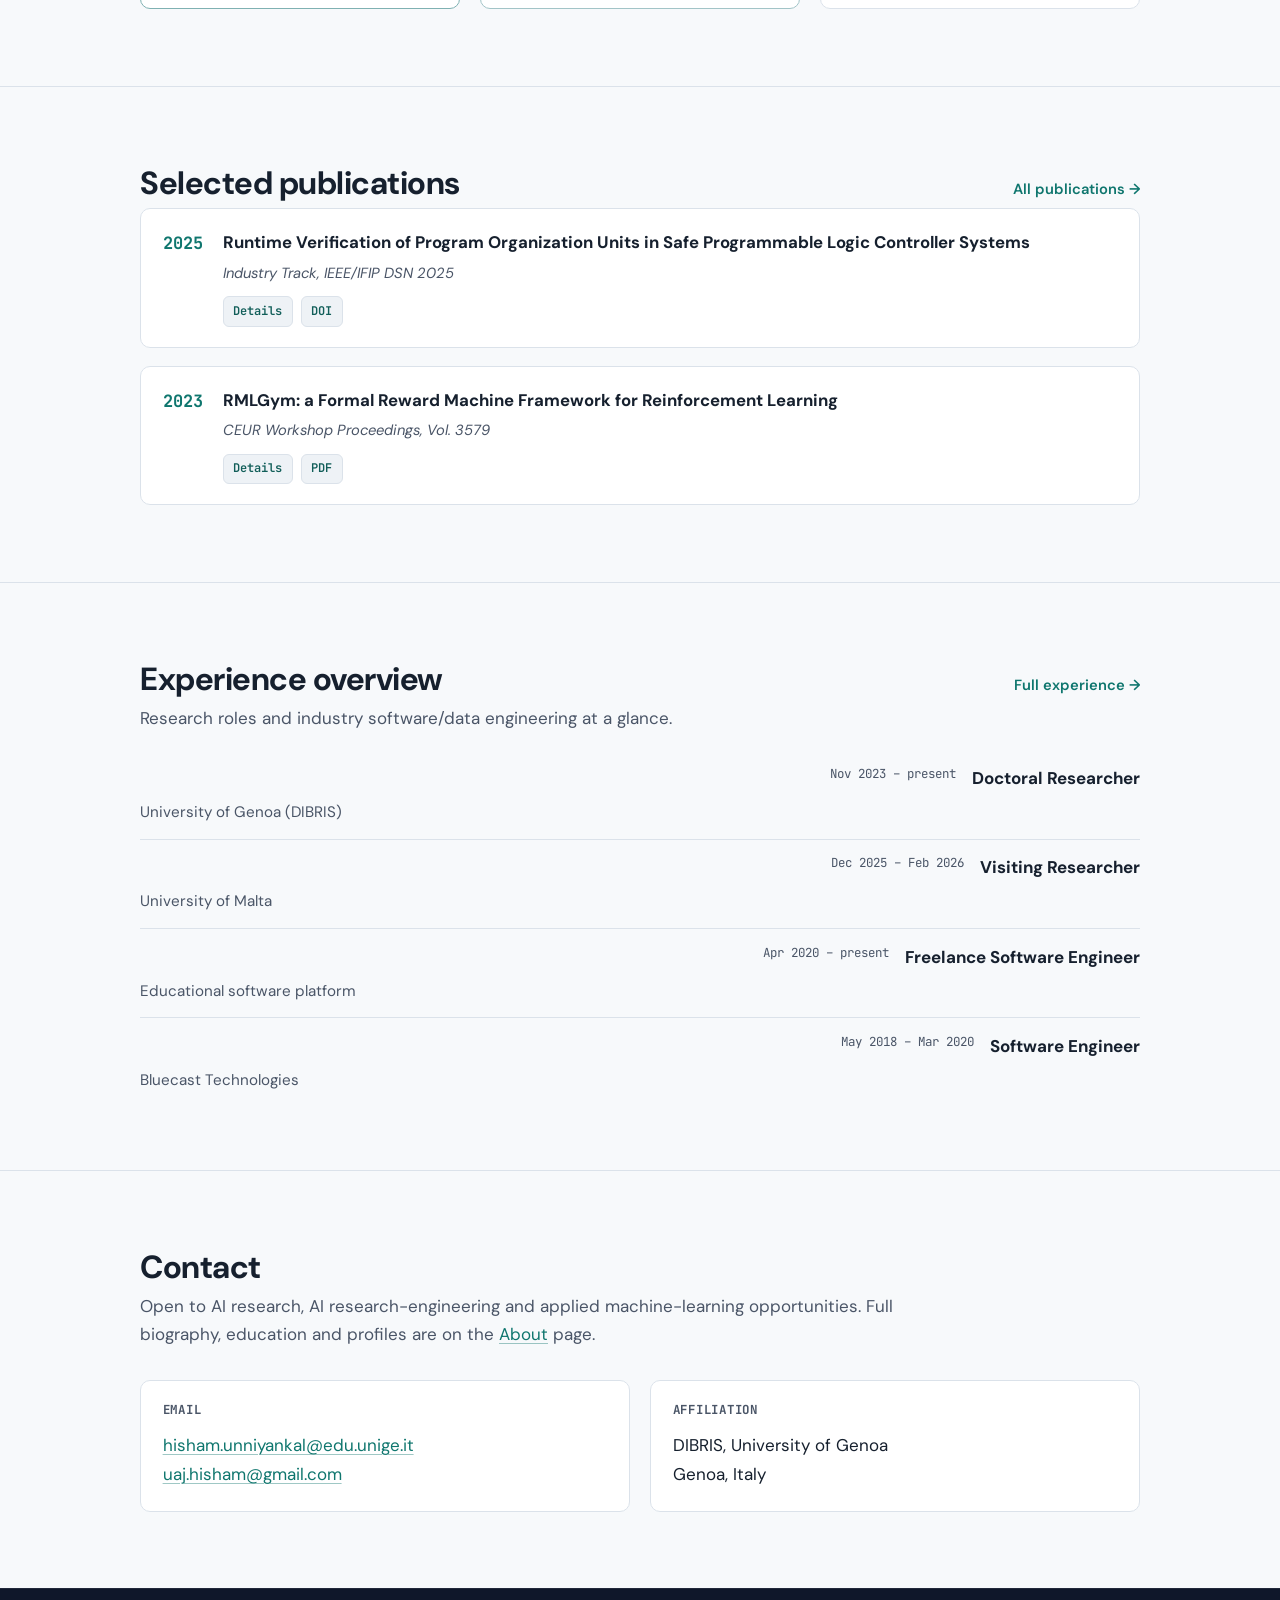
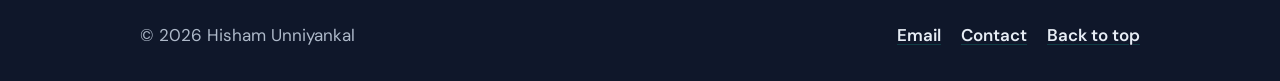
==== commit 2d096b0e: "update: restructure site for improved navigation and content organization" ====
--- a/index.html
+++ b/index.html
@@ -3,11 +3,10 @@
 <head>
   <meta charset="UTF-8" />
   <meta name="viewport" content="width=device-width, initial-scale=1.0" />
-  <title>Hisham Unniyankal | Computer Science Researcher &mdash; AI/ML &amp; Research Engineering</title>
+  <title>Hisham Unniyankal | Computer Science Researcher — AI/ML &amp; Research Engineering</title>
   <meta name="description" content="Computer science researcher with academic AI/ML experience, formal-reasoning expertise, and production software/data-engineering background. Pursuing AI research, research-engineering and applied machine-learning opportunities." />
   <link rel="canonical" href="https://hishamunniyankal.github.io/" />
 
-  <!-- Open Graph -->
   <meta property="og:type" content="profile" />
   <meta property="og:title" content="Hisham Unniyankal | Computer Science Researcher — AI/ML &amp; Research Engineering" />
   <meta property="og:description" content="Academic AI/ML experience, formal reasoning, research-software development, and production data engineering. Open to AI research, research-engineering and applied ML roles." />
@@ -15,13 +14,11 @@
   <meta property="profile:first_name" content="Hisham" />
   <meta property="profile:last_name" content="Unniyankal" />
 
-  <!-- Twitter -->
   <meta name="twitter:card" content="summary" />
   <meta name="twitter:title" content="Hisham Unniyankal | Computer Science Researcher — AI/ML &amp; Research Engineering" />
   <meta name="twitter:description" content="Academic AI/ML, formal reasoning, and production software/data engineering. Pursuing AI research and applied ML opportunities." />
 
   <link rel="icon" href="assets/favicon.svg" type="image/svg+xml" />
-
   <link rel="preconnect" href="https://fonts.googleapis.com" />
   <link rel="preconnect" href="https://fonts.gstatic.com" crossorigin />
   <link href="https://fonts.googleapis.com/css2?family=DM+Sans:ital,opsz,wght@0,9..40,400;0,9..40,500;0,9..40,600;0,9..40,700;1,9..40,400&amp;family=JetBrains+Mono:wght@400;500;600&amp;display=swap" rel="stylesheet" />
@@ -61,28 +58,25 @@
 <body>
   <a class="skip-link" href="#main-content">Skip to content</a>
 
-  <!-- ============================ Primary navigation ============================ -->
   <nav class="nav" aria-label="Primary">
     <div class="wrap nav__inner">
-      <a class="nav__brand" href="#top">Hisham <b>Unniyankal</b></a>
+      <a class="nav__brand" href="index.html">Hisham <b>Unniyankal</b></a>
       <button type="button" class="nav__toggle" id="nav-toggle" aria-expanded="false" aria-controls="nav-menu">
         <span class="visually-hidden">Menu</span>
         <span class="nav__toggle-bars" aria-hidden="true"></span>
       </button>
       <ul class="nav__menu" id="nav-menu">
-        <li><a href="#profile">Profile</a></li>
-        <li><a href="#research">AI &amp; Research</a></li>
-        <li><a href="#publications">Publications</a></li>
-        <li><a href="#experience">Experience</a></li>
-        <li><a href="#education">Education</a></li>
-        <li><a href="#contact">Contact</a></li>
+        <li><a href="index.html" aria-current="page">Home</a></li>
+        <li><a href="research.html">Research</a></li>
+        <li><a href="publications.html">Publications</a></li>
+        <li><a href="experience.html">Experience</a></li>
+        <li><a href="about.html">About</a></li>
         <li><a class="nav__cv" href="cv.pdf" target="_blank" rel="noopener">CV</a></li>
       </ul>
     </div>
   </nav>
 
   <main id="main-content" tabindex="-1">
-    <!-- ============================ Hero ============================ -->
     <header class="hero" id="top">
       <div class="wrap">
         <h1>Hisham Unniyankal</h1>
@@ -96,7 +90,7 @@
         </p>
         <p class="hero__affil">PhD Candidate · DIBRIS, University of Genoa, Italy</p>
         <div class="hero__actions">
-          <a class="btn btn--primary" href="#research">Explore AI &amp; Research Work</a>
+          <a class="btn btn--primary" href="research.html">Explore research</a>
           <a class="btn btn--ghost" href="cv.pdf" target="_blank" rel="noopener">View CV</a>
         </div>
         <ul class="hero__links">
@@ -108,174 +102,103 @@
       </div>
     </header>
 
-    <!-- ============================ Research Profile ============================ -->
-    <section class="section" id="profile" aria-labelledby="profile-title">
-      <div class="wrap">
-        <h2 class="section__title reveal" id="profile-title">Research Profile</h2>
-        <div class="profile__lead reveal">
-          <p>
-            I am a doctoral researcher in computer science with an MSc
-            specialization in Data Science and AI. My academic AI work includes
-            reinforcement learning, computer vision, explainable classification,
-            speech processing, and natural language processing. My current
-            doctoral research in runtime verification has strengthened my
-            experience in formal reasoning, research-software development,
-            experimentation, and system evaluation.
-          </p>
-          <p>
-            Before beginning the PhD, I worked on production software and
-            large-scale security-data systems. This engineering background
-            supports my ability to turn research ideas into implementable,
-            testable and maintainable systems.
-          </p>
-        </div>
-
-        <ul class="capabilities reveal" aria-label="Capabilities">
-          <li class="capability">
-            <h3>Applied AI &amp; Machine Learning</h3>
-            <ul class="capability__tags">
-              <li>Reinforcement learning</li>
-              <li>Reward shaping</li>
-              <li>Computer vision</li>
-              <li>Explainable classification</li>
-              <li>Speech/audio classification</li>
-              <li>Natural language processing</li>
-            </ul>
-          </li>
-          <li class="capability">
-            <h3>Research &amp; Experimental Systems</h3>
-            <ul class="capability__tags">
-              <li>Experimental evaluation</li>
-              <li>Research prototyping</li>
-              <li>Reproducible research software</li>
-              <li>Formal specifications</li>
-              <li>Runtime verification</li>
-            </ul>
-          </li>
-          <li class="capability">
-            <h3>Software &amp; Data Engineering</h3>
-            <ul class="capability__tags">
-              <li>Python</li>
-              <li>PyTorch / TensorFlow / scikit-learn</li>
-              <li>Apache Spark / Kafka</li>
-              <li>FastAPI</li>
-              <li>SQL data systems</li>
-            </ul>
-          </li>
-        </ul>
-      </div>
-    </section>
-
-    <!-- ============================ Featured AI & Research Work ============================ -->
-    <section class="section" id="research" aria-labelledby="research-title">
-      <div class="wrap">
-        <h2 class="section__title reveal" id="research-title">Featured AI &amp; Research Work</h2>
-        <p class="section__intro reveal">Selected work spanning academic AI, research software, formal reasoning, and experimentally evaluated systems.</p>
-
-        <div class="work-grid reveal">
+    <section class="section" aria-labelledby="themes-title">
+      <div class="wrap">
+        <h2 class="section__title reveal" id="themes-title">Research &amp; professional themes</h2>
+        <p class="section__intro reveal">Three areas that shape my research and engineering work.</p>
+        <ul class="theme-grid reveal">
+          <li class="theme">
+            <a href="research.html#applied-ai">
+              <h3>Applied AI &amp; Machine Learning</h3>
+              <p>Academic projects in reinforcement learning, computer vision, explainable classification, speech processing and NLP.</p>
+              <span class="theme__more">Research →</span>
+            </a>
+          </li>
+          <li class="theme">
+            <a href="research.html#doctoral">
+              <h3>Formal reasoning &amp; experimental systems</h3>
+              <p>Doctoral work in runtime verification, research software, experimentation and system evaluation.</p>
+              <span class="theme__more">Research →</span>
+            </a>
+          </li>
+          <li class="theme">
+            <a href="experience.html#industry">
+              <h3>Software &amp; data engineering</h3>
+              <p>Production software and large-scale security-data systems that support implementable research.</p>
+              <span class="theme__more">Experience →</span>
+            </a>
+          </li>
+        </ul>
+      </div>
+    </section>
+
+    <section class="section" aria-labelledby="preview-research-title">
+      <div class="wrap">
+        <div class="section__head reveal">
+          <h2 class="section__title" id="preview-research-title">Selected research</h2>
+          <a class="section__link" href="research.html">All research →</a>
+        </div>
+        <p class="section__intro reveal">A short preview of academic AI, research software and experimentally evaluated systems.</p>
+        <div class="work-grid work-grid--previews reveal">
           <article class="work-card work-card--featured">
             <div class="work-card__body">
-              <span class="work-card__kind">Research · Reinforcement Learning · Published</span>
+              <span class="work-card__kind">Reinforcement Learning · Published</span>
               <h3 class="work-card__title">RMLGym</h3>
-              <p>
-                RMLGym integrates Runtime Monitoring Language specifications into
-                reinforcement-learning environments, enabling explicit,
-                property-based reward shaping. The project combines formal
-                specifications, configurable monitoring and experimental RL
-                environments, and resulted in a peer-reviewed publication.
-              </p>
+              <p>Property-based reward shaping for RL environments using Runtime Monitoring Language specifications.</p>
               <div class="pub__links work-card__meta">
-                <a class="pub__badge" href="https://github.com/hishamunniyankal/rml-gym" target="_blank" rel="noopener">GitHub</a>
-                <a class="pub__badge" href="#pub-rmlgym">Publication</a>
+                <a class="pub__badge" href="research.html#rmlgym">Details</a>
               </div>
             </div>
           </article>
-
           <article class="work-card work-card--emphasis">
             <div class="work-card__body">
-              <span class="work-card__kind">Academic · Computer Vision</span>
-              <h3 class="work-card__title">Detecting AI-Generated vs Real Images</h3>
-              <p>
-                Compared multiple CNN architectures for classifying authentic and
-                AI-generated images on the 120,000-image CIFAKE dataset. The best
-                evaluated AlexNet configuration achieved 93.4% accuracy;
-                Grad-CAM was used to inspect model attention.
-              </p>
+              <span class="work-card__kind">Computer Vision</span>
+              <h3 class="work-card__title">AI-Generated vs Real Images</h3>
+              <p>CNN comparison on the 120,000-image CIFAKE dataset, with Grad-CAM attention inspection.</p>
               <div class="pub__links work-card__meta">
-                <a class="pub__badge" href="https://github.com/hishamunniyankal/Real-or-fake-Detecting-AI-Generated-vs.-Real-Images" target="_blank" rel="noopener">GitHub</a>
+                <a class="pub__badge" href="research.html#cifake">Details</a>
               </div>
             </div>
           </article>
-
           <article class="work-card">
             <div class="work-card__body">
-              <span class="work-card__kind">Research · Runtime Verification · Published</span>
+              <span class="work-card__kind">Formal Methods · Published</span>
               <h3 class="work-card__title">Runtime Verification for PLC Systems</h3>
-              <p>
-                Doctoral research developing runtime-verification techniques for
-                PLC program organisation units and evaluating them in
-                controller-oriented settings. Evidence of research methodology,
-                research software and experimental system evaluation. Published
-                in the Industry Track of IEEE/IFIP DSN 2025.
-              </p>
+              <p>Doctoral research on runtime verification for PLC program organisation units (DSN 2025).</p>
               <div class="pub__links work-card__meta">
-                <a class="pub__badge" href="#pub-dsn">Publication</a>
-                <a class="pub__badge" href="https://doi.org/10.1109/DSN-S65789.2025.00050" target="_blank" rel="noopener">DOI</a>
+                <a class="pub__badge" href="research.html#plc-rv">Details</a>
               </div>
             </div>
           </article>
-
-          <article class="work-card">
-            <div class="work-card__body">
-              <span class="work-card__kind">Academic · Specification</span>
-              <h3 class="work-card__title">Sigma2RML</h3>
-              <p>
-                Research software that translates Sigma security detection rules
-                into Runtime Monitoring Language specifications. Includes a
-                parser and modular translation engine with support for temporal
-                conditions, a FastAPI backend, a Next.js/TypeScript frontend, and
-                tests.
-              </p>
-              <div class="pub__links work-card__meta">
-                <a class="pub__badge" href="https://github.com/hishamunniyankal/sigma2rml" target="_blank" rel="noopener">GitHub</a>
-              </div>
-            </div>
-          </article>
-        </div>
-        <p class="work-more">
-          <a href="https://github.com/hishamunniyankal" target="_blank" rel="noopener">More projects on GitHub →</a>
-        </p>
-      </div>
-    </section>
-
-    <!-- ============================ Publications ============================ -->
-    <section class="section" id="publications" aria-labelledby="publications-title">
-      <div class="wrap">
-        <h2 class="section__title reveal" id="publications-title">Publications</h2>
-        <p class="pub-note reveal">
-          Selected peer-reviewed work. Full list on
-          <a href="https://scholar.google.com/citations?user=ikgQn0IAAAAJ&amp;hl=en" target="_blank" rel="noopener">Google Scholar</a>
-          and <a href="https://orcid.org/0009-0008-2407-5150" target="_blank" rel="noopener">ORCID</a>.
-        </p>
+        </div>
+      </div>
+    </section>
+
+    <section class="section" aria-labelledby="preview-pubs-title">
+      <div class="wrap">
+        <div class="section__head reveal">
+          <h2 class="section__title" id="preview-pubs-title">Selected publications</h2>
+          <a class="section__link" href="publications.html">All publications →</a>
+        </div>
         <ul class="pub-list reveal">
-          <li class="pub" id="pub-dsn">
+          <li class="pub">
             <span class="pub__year">2025</span>
             <div>
               <p class="pub__title">Runtime Verification of Program Organization Units in Safe Programmable Logic Controller Systems</p>
-              <p class="pub__authors"><span class="me">Hisham Unniyankal</span>, Davide Ancona, Angelo Ferrando, Fabio Parodi, Alessandro Alessi, Federico Bottino</p>
-              <p class="pub__venue">Industry Track, IEEE/IFIP International Conference on Dependable Systems and Networks (DSN) 2025</p>
+              <p class="pub__venue">Industry Track, IEEE/IFIP DSN 2025</p>
               <p class="pub__links">
-                <a class="pub__badge" href="https://doi.org/10.1109/DSN-S65789.2025.00050" target="_blank" rel="noopener">DOI: 10.1109/DSN-S65789.2025.00050</a>
+                <a class="pub__badge" href="publications.html#pub-dsn">Details</a>
+                <a class="pub__badge" href="https://doi.org/10.1109/DSN-S65789.2025.00050" target="_blank" rel="noopener">DOI</a>
               </p>
             </div>
           </li>
-          <li class="pub" id="pub-rmlgym">
+          <li class="pub">
             <span class="pub__year">2023</span>
             <div>
               <p class="pub__title">RMLGym: a Formal Reward Machine Framework for Reinforcement Learning</p>
-              <p class="pub__authors"><span class="me">Hisham Unniyankal</span>, Francesco Belardinelli, Angelo Ferrando, Vadim Malvone</p>
               <p class="pub__venue">CEUR Workshop Proceedings, Vol. 3579</p>
               <p class="pub__links">
+                <a class="pub__badge" href="publications.html#pub-rmlgym">Details</a>
                 <a class="pub__badge" href="https://ceur-ws.org/Vol-3579/paper1.pdf" target="_blank" rel="noopener">PDF</a>
               </p>
             </div>
@@ -284,131 +207,46 @@
       </div>
     </section>
 
-    <!-- ============================ Experience ============================ -->
-    <section class="section" id="experience" aria-labelledby="experience-title">
-      <div class="wrap">
-        <h2 class="section__title reveal" id="experience-title">Experience</h2>
-        <p class="section__intro reveal">Academic research roles and industry software/data engineering.</p>
-
-        <div class="track reveal">
-          <h3 class="track__label">Research &amp; academic</h3>
-          <ol class="timeline">
-            <li class="entry">
-              <div class="entry__head">
-                <span class="entry__role">Doctoral Researcher</span>
-                <span class="entry__dates">Nov 2023 &ndash; present</span>
-              </div>
-              <p class="entry__org">University of Genoa (DIBRIS)</p>
-              <p class="entry__context">
-                Doctoral research initiated within an industrial PhD programme.
-              </p>
-              <ul class="entry__points">
-                <li>Developed a runtime-verification framework and monitor-generation workflow for PLC software using C-based specifications.</li>
-                <li>Implemented Structured Text-to-C program-transformation tooling and supporting research software.</li>
-                <li>Designed and conducted experimental evaluations of monitor behavior, execution overhead and integration constraints.</li>
-              </ul>
-              <p class="entry__tech">C · Structured Text · runtime verification</p>
-            </li>
-            <li class="entry">
-              <div class="entry__head">
-                <span class="entry__role">Visiting Researcher</span>
-                <span class="entry__dates">Dec 2025 &ndash; Feb 2026</span>
-              </div>
-              <p class="entry__org">University of Malta</p>
-              <p class="entry__context">
-                Visiting research period focused on runtime monitoring,
-                experimental evaluation and topics connected to the doctoral
-                research.
-              </p>
-            </li>
-            <li class="entry">
-              <div class="entry__head">
-                <span class="entry__role">Teaching Support &mdash; Distributed Computing</span>
-                <span class="entry__dates">Nov 2024 &ndash; Feb 2025</span>
-              </div>
-              <p class="entry__org">University of Genoa</p>
-              <ul class="entry__points">
-                <li>Provided academic and technical assistance to graduate students on distributed-systems concepts, labs, and tooling.</li>
-              </ul>
-            </li>
-          </ol>
-        </div>
-
-        <div class="track reveal">
-          <h3 class="track__label">Industry &amp; software engineering</h3>
-          <ol class="timeline">
-            <li class="entry">
-              <div class="entry__head">
-                <span class="entry__role">Freelance Software Engineer</span>
-                <span class="entry__dates">Apr 2020 &ndash; present</span>
-              </div>
-              <p class="entry__org">Independent</p>
-              <p class="entry__context">
-                Led the software development lifecycle for an educational
-                math-practice platform.
-              </p>
-              <ul class="entry__points">
-                <li>Delivered a platform used by 5,000+ students across 200+ schools.</li>
-                <li>Designed a scalable architecture and database schema for multi-user access.</li>
-                <li>Managed client communication and requirements, UI integration, deployment, and post-launch maintenance.</li>
-              </ul>
-              <p class="entry__tech">Laravel 7 · PHP · HTML/CSS · MySQL</p>
-            </li>
-            <li class="entry">
-              <div class="entry__head">
-                <span class="entry__role">Software Engineer</span>
-                <span class="entry__dates">May 2018 &ndash; Mar 2020</span>
-              </div>
-              <p class="entry__org">Bluecast Technologies &mdash; Kochi, India</p>
-              <p class="entry__context">
-                Worked on a Security Information and Event Management (SIEM) product.
-              </p>
-              <ul class="entry__points">
-                <li>Designed and optimised a real-time streaming pipeline handling 30M+ events/day for network security analytics.</li>
-                <li>Engineered a high-throughput rule engine to process streaming data and improve threat-detection accuracy.</li>
-              </ul>
-              <p class="entry__tech">Apache Spark · Kafka · HBase · PostgreSQL</p>
-            </li>
-          </ol>
-        </div>
-      </div>
-    </section>
-
-    <!-- ============================ Education ============================ -->
-    <section class="section" id="education" aria-labelledby="education-title">
-      <div class="wrap">
-        <h2 class="section__title reveal" id="education-title">Education</h2>
-        <ul class="edu-list reveal">
-          <li class="edu">
-            <span class="edu__degree">PhD in Computer Science</span>
-            <span class="edu__inst">University of Genoa, Genoa, Italy</span>
-            <span class="edu__status">Ongoing</span>
-            <span class="edu__dates">Nov 2023 &ndash; present</span>
-          </li>
-          <li class="edu">
-            <span class="edu__degree">M.Sc. in Computer Science (Data Science &amp; AI)</span>
-            <span class="edu__inst">University of Genoa, Genoa, Italy</span>
-            <span class="edu__dates">2020 &ndash; 2023</span>
-          </li>
-          <li class="edu">
-            <span class="edu__degree">Master of Computer Applications (MCA)</span>
-            <span class="edu__inst">Anna University, Coimbatore, India</span>
-            <span class="edu__dates">2014 &ndash; 2016</span>
-          </li>
-          <li class="edu">
-            <span class="edu__degree">Bachelor of Computer Applications (BCA)</span>
-            <span class="edu__inst">University of Calicut, Malappuram, India</span>
-            <span class="edu__dates">2011 &ndash; 2014</span>
-          </li>
-        </ul>
-      </div>
-    </section>
-
-    <!-- ============================ Contact ============================ -->
-    <section class="section" id="contact" aria-labelledby="contact-title">
-      <div class="wrap">
-        <h2 class="section__title reveal" id="contact-title">Contact</h2>
-        <p class="section__intro reveal">Open to AI research, AI research-engineering and applied machine-learning opportunities.</p>
+    <section class="section" aria-labelledby="preview-exp-title">
+      <div class="wrap">
+        <div class="section__head reveal">
+          <h2 class="section__title" id="preview-exp-title">Experience overview</h2>
+          <a class="section__link" href="experience.html">Full experience →</a>
+        </div>
+        <p class="section__intro reveal">Research roles and industry software/data engineering at a glance.</p>
+        <ul class="exp-summary reveal">
+          <li>
+            <span class="exp-summary__role">Doctoral Researcher</span>
+            <span class="exp-summary__org">University of Genoa (DIBRIS)</span>
+            <span class="exp-summary__dates">Nov 2023 – present</span>
+          </li>
+          <li>
+            <span class="exp-summary__role">Visiting Researcher</span>
+            <span class="exp-summary__org">University of Malta</span>
+            <span class="exp-summary__dates">Dec 2025 – Feb 2026</span>
+          </li>
+          <li>
+            <span class="exp-summary__role">Freelance Software Engineer</span>
+            <span class="exp-summary__org">Educational software platform</span>
+            <span class="exp-summary__dates">Apr 2020 – present</span>
+          </li>
+          <li>
+            <span class="exp-summary__role">Software Engineer</span>
+            <span class="exp-summary__org">Bluecast Technologies</span>
+            <span class="exp-summary__dates">May 2018 – Mar 2020</span>
+          </li>
+        </ul>
+      </div>
+    </section>
+
+    <section class="section" aria-labelledby="home-contact-title">
+      <div class="wrap">
+        <h2 class="section__title reveal" id="home-contact-title">Contact</h2>
+        <p class="section__intro reveal">
+          Open to AI research, AI research-engineering and applied machine-learning opportunities.
+          Full biography, education and profiles are on the
+          <a href="about.html">About</a> page.
+        </p>
         <div class="contact-grid reveal">
           <div class="contact-card">
             <h3>Email</h3>
@@ -424,24 +262,17 @@
               Genoa, Italy
             </address>
           </div>
-          <div class="contact-card">
-            <h3>Profiles</h3>
-            <ul class="link-list">
-              <li><a href="https://www.linkedin.com/in/hishamu/" target="_blank" rel="noopener">LinkedIn</a></li>
-              <li><a href="https://github.com/hishamunniyankal" target="_blank" rel="noopener">GitHub</a></li>
-            </ul>
-          </div>
         </div>
       </div>
     </section>
   </main>
 
-  <!-- ============================ Footer ============================ -->
   <footer class="footer">
     <div class="wrap footer__inner">
       <p>&copy; <span id="year">2026</span> Hisham Unniyankal</p>
       <ul class="footer__links">
         <li><a href="mailto:hisham.unniyankal@edu.unige.it">Email</a></li>
+        <li><a href="about.html#contact">Contact</a></li>
         <li><a href="#top">Back to top</a></li>
       </ul>
     </div>
--- a/assets/css/styles.css
+++ b/assets/css/styles.css
@@ -210,6 +210,11 @@
   background: rgba(255, 255, 255, 0.08);
 }
 
+.nav__menu a[aria-current="page"] {
+  color: #fff;
+  background: rgba(255, 255, 255, 0.1);
+}
+
 .nav__cv {
   border: 1px solid var(--accent-on-dark) !important;
   color: var(--accent-on-dark) !important;
@@ -731,6 +736,195 @@
 
 .link-list a { font-weight: 600; }
 
+/* ---- Internal page header (light; homepage keeps the dark hero) ---- */
+.page-header {
+  background: var(--surface-alt);
+  border-bottom: 1px solid var(--border);
+  padding-block: clamp(2rem, 5vw, 3.25rem);
+}
+
+.page-header h1 {
+  font-size: clamp(1.75rem, 3.5vw, 2.35rem);
+  margin-bottom: 0.55rem;
+}
+
+.page-header__intro {
+  color: var(--text-muted);
+  max-width: var(--measure);
+  font-size: 1.05rem;
+}
+
+/* ---- Home: themes + compact previews ---- */
+.theme-grid {
+  display: grid;
+  grid-template-columns: repeat(3, minmax(0, 1fr));
+  gap: 1.25rem;
+  list-style: none;
+}
+
+.theme {
+  padding: 0;
+}
+
+.theme a {
+  display: block;
+  height: 100%;
+  padding: 1.25rem 1.35rem;
+  background: var(--surface);
+  border: 1px solid var(--border);
+  border-radius: var(--radius-md);
+  text-decoration: none;
+  color: inherit;
+  transition: border-color var(--dur) var(--ease);
+}
+
+.theme a:hover,
+.theme a:focus-visible {
+  border-color: var(--accent);
+}
+
+.theme h3 {
+  font-size: 1.05rem;
+  margin-bottom: 0.45rem;
+  color: var(--text);
+}
+
+.theme p {
+  color: var(--text-muted);
+  font-size: 0.95rem;
+  margin-bottom: 0.65rem;
+}
+
+.theme__more {
+  font-family: var(--font-mono);
+  font-size: 0.75rem;
+  font-weight: 600;
+  color: var(--accent);
+}
+
+.section__head {
+  display: flex;
+  flex-wrap: wrap;
+  align-items: baseline;
+  justify-content: space-between;
+  gap: 0.5rem 1.25rem;
+  margin-bottom: 0.35rem;
+}
+
+.section__head .section__title {
+  margin-bottom: 0;
+}
+
+.section__link {
+  font-weight: 600;
+  font-size: 0.92rem;
+  text-decoration: none;
+  color: var(--accent);
+}
+
+.section__link:hover {
+  text-decoration: underline;
+}
+
+.exp-summary {
+  list-style: none;
+  display: flex;
+  flex-direction: column;
+  gap: 0.85rem;
+}
+
+.exp-summary li {
+  display: grid;
+  grid-template-columns: minmax(0, 1fr) auto;
+  gap: 0.25rem 1rem;
+  padding-bottom: 0.85rem;
+  border-bottom: 1px solid var(--border);
+}
+
+.exp-summary li:last-child {
+  border-bottom: 0;
+  padding-bottom: 0;
+}
+
+.exp-summary__role {
+  font-weight: 700;
+}
+
+.exp-summary__org {
+  color: var(--text-muted);
+  font-size: 0.95rem;
+  grid-column: 1;
+}
+
+.exp-summary__dates {
+  font-family: var(--font-mono);
+  font-size: 0.78rem;
+  color: var(--text-muted);
+  grid-row: 1 / span 2;
+  align-self: start;
+  text-align: right;
+}
+
+.work-grid--previews {
+  grid-template-columns: repeat(3, minmax(0, 1fr));
+}
+
+.work-grid--previews .work-card--featured {
+  grid-column: auto;
+  border-left-width: 1px;
+  border-left-color: color-mix(in srgb, var(--accent) 45%, var(--border));
+}
+
+.work-grid--previews .work-card--featured .work-card__title {
+  font-size: 1.1rem;
+}
+
+.work-grid--previews .work-card--featured .work-card__body p {
+  font-size: 0.95rem;
+  color: var(--text-muted);
+  max-width: none;
+}
+
+.work-grid--previews .work-card--featured .work-card__body {
+  padding: 1.25rem 1.35rem 1.35rem;
+}
+
+.prose {
+  display: flex;
+  flex-direction: column;
+  gap: 1rem;
+  margin-bottom: 2rem;
+  max-width: var(--measure);
+}
+
+.prose p {
+  max-width: none;
+}
+
+.entry[id],
+.track[id],
+.section[id],
+.work-card[id],
+.pub[id] {
+  scroll-margin-top: calc(var(--nav-h) + 1rem);
+}
+
+@media (max-width: 900px) {
+  .theme-grid,
+  .work-grid--previews {
+    grid-template-columns: 1fr;
+  }
+
+  .exp-summary li {
+    grid-template-columns: 1fr;
+  }
+
+  .exp-summary__dates {
+    grid-row: auto;
+    text-align: left;
+  }
+}
+
 /* ---- Footer ---- */
 .footer {
   background: var(--navy);
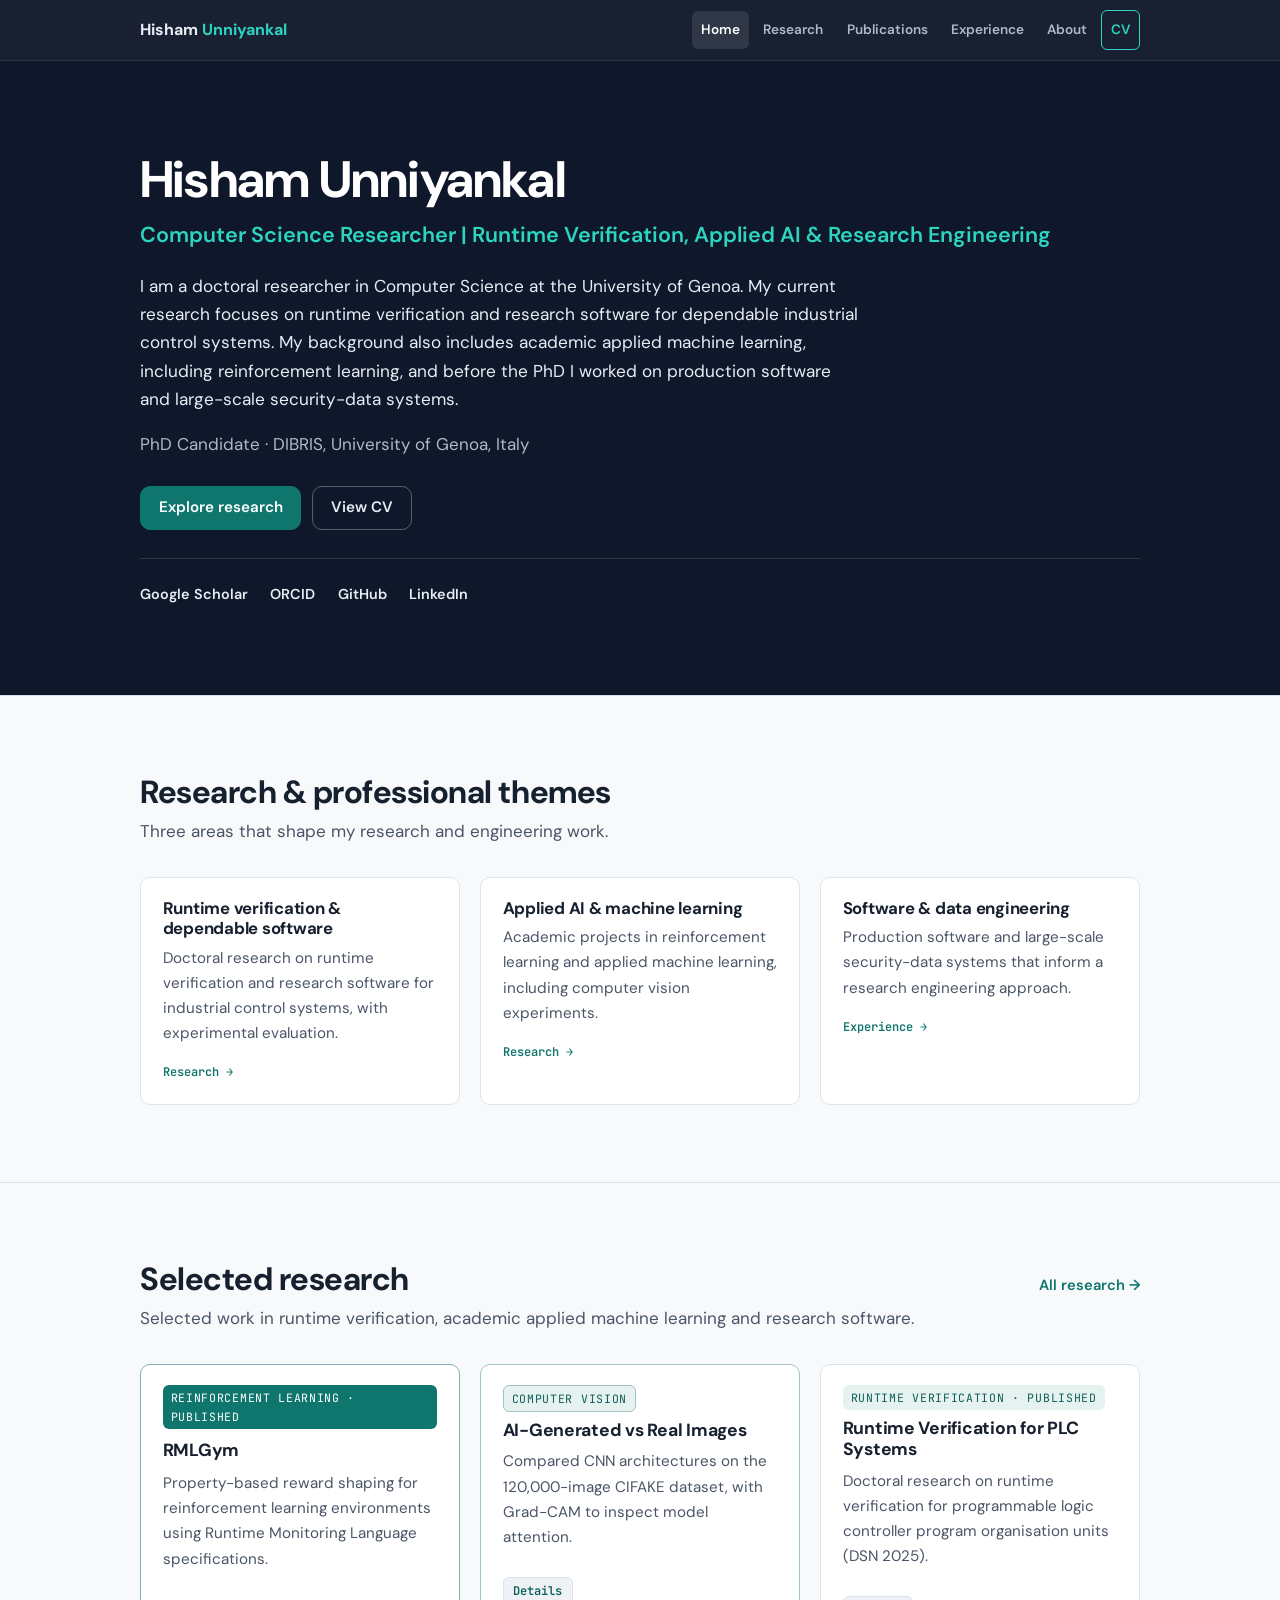
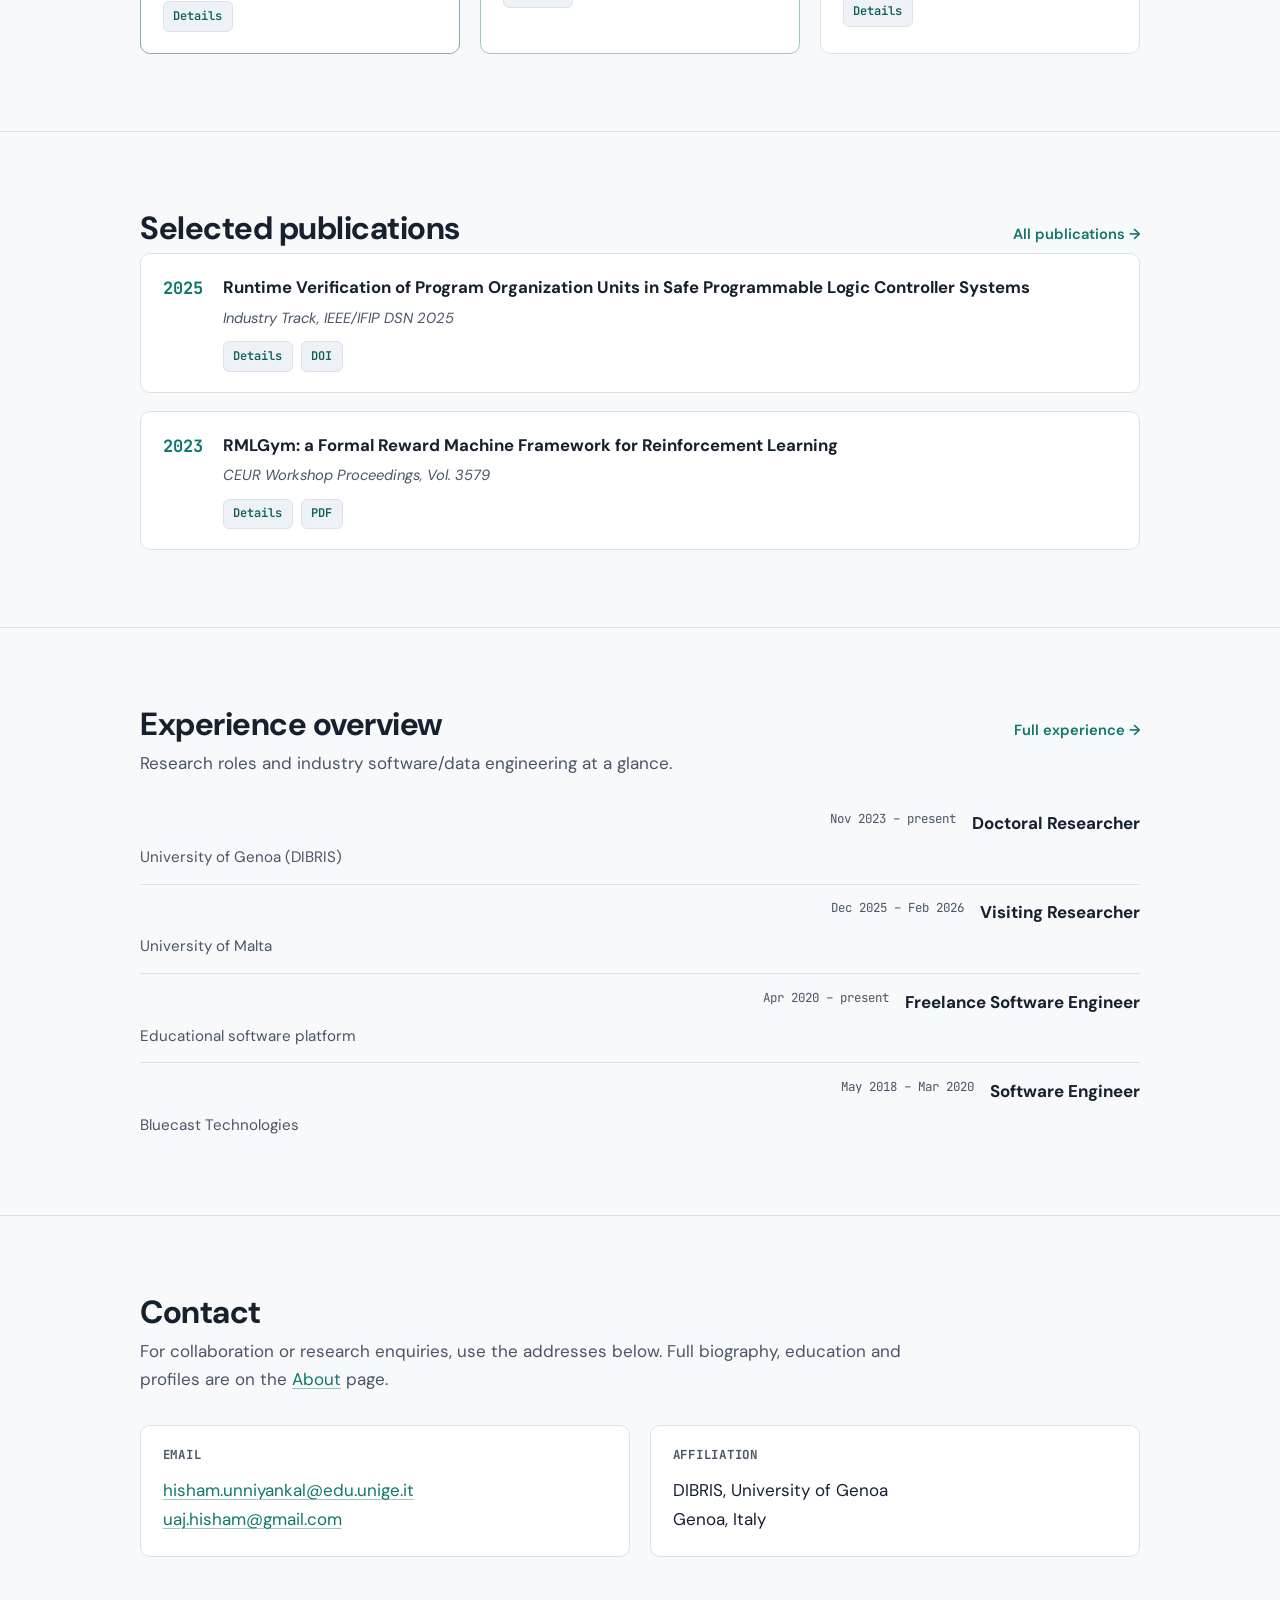
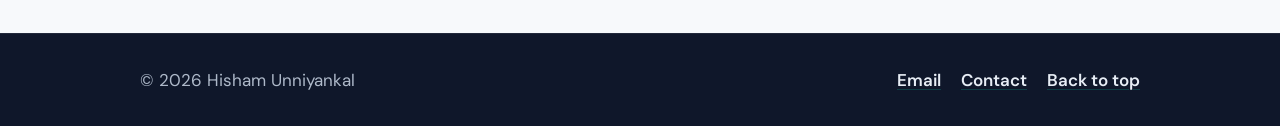
==== commit cdab63de: "update: enhance profile content and clarify research focus" ====
--- a/index.html
+++ b/index.html
@@ -3,20 +3,20 @@
 <head>
   <meta charset="UTF-8" />
   <meta name="viewport" content="width=device-width, initial-scale=1.0" />
-  <title>Hisham Unniyankal | Computer Science Researcher — AI/ML &amp; Research Engineering</title>
-  <meta name="description" content="Computer science researcher with academic AI/ML experience, formal-reasoning expertise, and production software/data-engineering background. Pursuing AI research, research-engineering and applied machine-learning opportunities." />
+  <title>Hisham Unniyankal | Computer Science Researcher — Runtime Verification, Applied AI &amp; Research Engineering</title>
+  <meta name="description" content="Doctoral researcher in Computer Science at the University of Genoa. Research in runtime verification and research software, with academic applied machine learning and production software/data engineering experience." />
   <link rel="canonical" href="https://hishamunniyankal.github.io/" />
 
   <meta property="og:type" content="profile" />
-  <meta property="og:title" content="Hisham Unniyankal | Computer Science Researcher — AI/ML &amp; Research Engineering" />
-  <meta property="og:description" content="Academic AI/ML experience, formal reasoning, research-software development, and production data engineering. Open to AI research, research-engineering and applied ML roles." />
+  <meta property="og:title" content="Hisham Unniyankal | Computer Science Researcher — Runtime Verification, Applied AI &amp; Research Engineering" />
+  <meta property="og:description" content="Doctoral researcher at the University of Genoa working on runtime verification and research software, with academic applied machine learning and production software/data engineering experience." />
   <meta property="og:url" content="https://hishamunniyankal.github.io/" />
   <meta property="profile:first_name" content="Hisham" />
   <meta property="profile:last_name" content="Unniyankal" />
 
   <meta name="twitter:card" content="summary" />
-  <meta name="twitter:title" content="Hisham Unniyankal | Computer Science Researcher — AI/ML &amp; Research Engineering" />
-  <meta name="twitter:description" content="Academic AI/ML, formal reasoning, and production software/data engineering. Pursuing AI research and applied ML opportunities." />
+  <meta name="twitter:title" content="Hisham Unniyankal | Computer Science Researcher — Runtime Verification, Applied AI &amp; Research Engineering" />
+  <meta name="twitter:description" content="Doctoral researcher at the University of Genoa: runtime verification, academic applied machine learning, and software/data engineering." />
 
   <link rel="icon" href="assets/favicon.svg" type="image/svg+xml" />
   <link rel="preconnect" href="https://fonts.googleapis.com" />
@@ -37,14 +37,12 @@
     "worksFor": { "@type": "CollegeOrUniversity", "name": "University of Genoa" },
     "address": { "@type": "PostalAddress", "addressLocality": "Genoa", "addressCountry": "IT" },
     "knowsAbout": [
+      "Runtime verification",
+      "Runtime monitoring",
+      "Reinforcement learning",
       "Machine learning",
-      "Reinforcement learning",
-      "Computer vision",
-      "Natural language processing",
-      "Formal methods",
-      "Runtime verification",
       "Research software engineering",
-      "Distributed data systems"
+      "Streaming data systems"
     ],
     "sameAs": [
       "https://scholar.google.com/citations?user=ikgQn0IAAAAJ&hl=en",
@@ -80,13 +78,14 @@
     <header class="hero" id="top">
       <div class="wrap">
         <h1>Hisham Unniyankal</h1>
-        <p class="hero__role">Computer Science Researcher | AI/ML &amp; Research Engineering</p>
+        <p class="hero__role">Computer Science Researcher | Runtime Verification, Applied AI &amp; Research Engineering</p>
         <p class="hero__statement">
-          I am a PhD candidate with an MSc specialization in Data Science and AI.
-          My background combines academic machine-learning projects, formal
-          reasoning, research-software development, and production data
-          engineering. I am interested in academic and industrial AI research,
-          AI research engineering, and applied machine-learning opportunities.
+          I am a doctoral researcher in Computer Science at the University of
+          Genoa. My current research focuses on runtime verification and
+          research software for dependable industrial control systems. My
+          background also includes academic applied machine learning,
+          including reinforcement learning, and before the PhD I worked on
+          production software and large-scale security-data systems.
         </p>
         <p class="hero__affil">PhD Candidate · DIBRIS, University of Genoa, Italy</p>
         <div class="hero__actions">
@@ -108,23 +107,23 @@
         <p class="section__intro reveal">Three areas that shape my research and engineering work.</p>
         <ul class="theme-grid reveal">
           <li class="theme">
-            <a href="research.html#applied-ai">
-              <h3>Applied AI &amp; Machine Learning</h3>
-              <p>Academic projects in reinforcement learning, computer vision, explainable classification, speech processing and NLP.</p>
+            <a href="research.html#doctoral">
+              <h3>Runtime verification &amp; dependable software</h3>
+              <p>Doctoral research on runtime verification and research software for industrial control systems, with experimental evaluation.</p>
               <span class="theme__more">Research →</span>
             </a>
           </li>
           <li class="theme">
-            <a href="research.html#doctoral">
-              <h3>Formal reasoning &amp; experimental systems</h3>
-              <p>Doctoral work in runtime verification, research software, experimentation and system evaluation.</p>
+            <a href="research.html#applied-ai">
+              <h3>Applied AI &amp; machine learning</h3>
+              <p>Academic projects in reinforcement learning and applied machine learning, including computer vision experiments.</p>
               <span class="theme__more">Research →</span>
             </a>
           </li>
           <li class="theme">
             <a href="experience.html#industry">
               <h3>Software &amp; data engineering</h3>
-              <p>Production software and large-scale security-data systems that support implementable research.</p>
+              <p>Production software and large-scale security-data systems that inform a research engineering approach.</p>
               <span class="theme__more">Experience →</span>
             </a>
           </li>
@@ -138,13 +137,13 @@
           <h2 class="section__title" id="preview-research-title">Selected research</h2>
           <a class="section__link" href="research.html">All research →</a>
         </div>
-        <p class="section__intro reveal">A short preview of academic AI, research software and experimentally evaluated systems.</p>
+        <p class="section__intro reveal">Selected work in runtime verification, academic applied machine learning and research software.</p>
         <div class="work-grid work-grid--previews reveal">
           <article class="work-card work-card--featured">
             <div class="work-card__body">
               <span class="work-card__kind">Reinforcement Learning · Published</span>
               <h3 class="work-card__title">RMLGym</h3>
-              <p>Property-based reward shaping for RL environments using Runtime Monitoring Language specifications.</p>
+              <p>Property-based reward shaping for reinforcement learning environments using Runtime Monitoring Language specifications.</p>
               <div class="pub__links work-card__meta">
                 <a class="pub__badge" href="research.html#rmlgym">Details</a>
               </div>
@@ -154,7 +153,7 @@
             <div class="work-card__body">
               <span class="work-card__kind">Computer Vision</span>
               <h3 class="work-card__title">AI-Generated vs Real Images</h3>
-              <p>CNN comparison on the 120,000-image CIFAKE dataset, with Grad-CAM attention inspection.</p>
+              <p>Compared CNN architectures on the 120,000-image CIFAKE dataset, with Grad-CAM to inspect model attention.</p>
               <div class="pub__links work-card__meta">
                 <a class="pub__badge" href="research.html#cifake">Details</a>
               </div>
@@ -162,9 +161,9 @@
           </article>
           <article class="work-card">
             <div class="work-card__body">
-              <span class="work-card__kind">Formal Methods · Published</span>
+              <span class="work-card__kind">Runtime Verification · Published</span>
               <h3 class="work-card__title">Runtime Verification for PLC Systems</h3>
-              <p>Doctoral research on runtime verification for PLC program organisation units (DSN 2025).</p>
+              <p>Doctoral research on runtime verification for programmable logic controller program organisation units (DSN 2025).</p>
               <div class="pub__links work-card__meta">
                 <a class="pub__badge" href="research.html#plc-rv">Details</a>
               </div>
@@ -243,7 +242,7 @@
       <div class="wrap">
         <h2 class="section__title reveal" id="home-contact-title">Contact</h2>
         <p class="section__intro reveal">
-          Open to AI research, AI research-engineering and applied machine-learning opportunities.
+          For collaboration or research enquiries, use the addresses below.
           Full biography, education and profiles are on the
           <a href="about.html">About</a> page.
         </p>
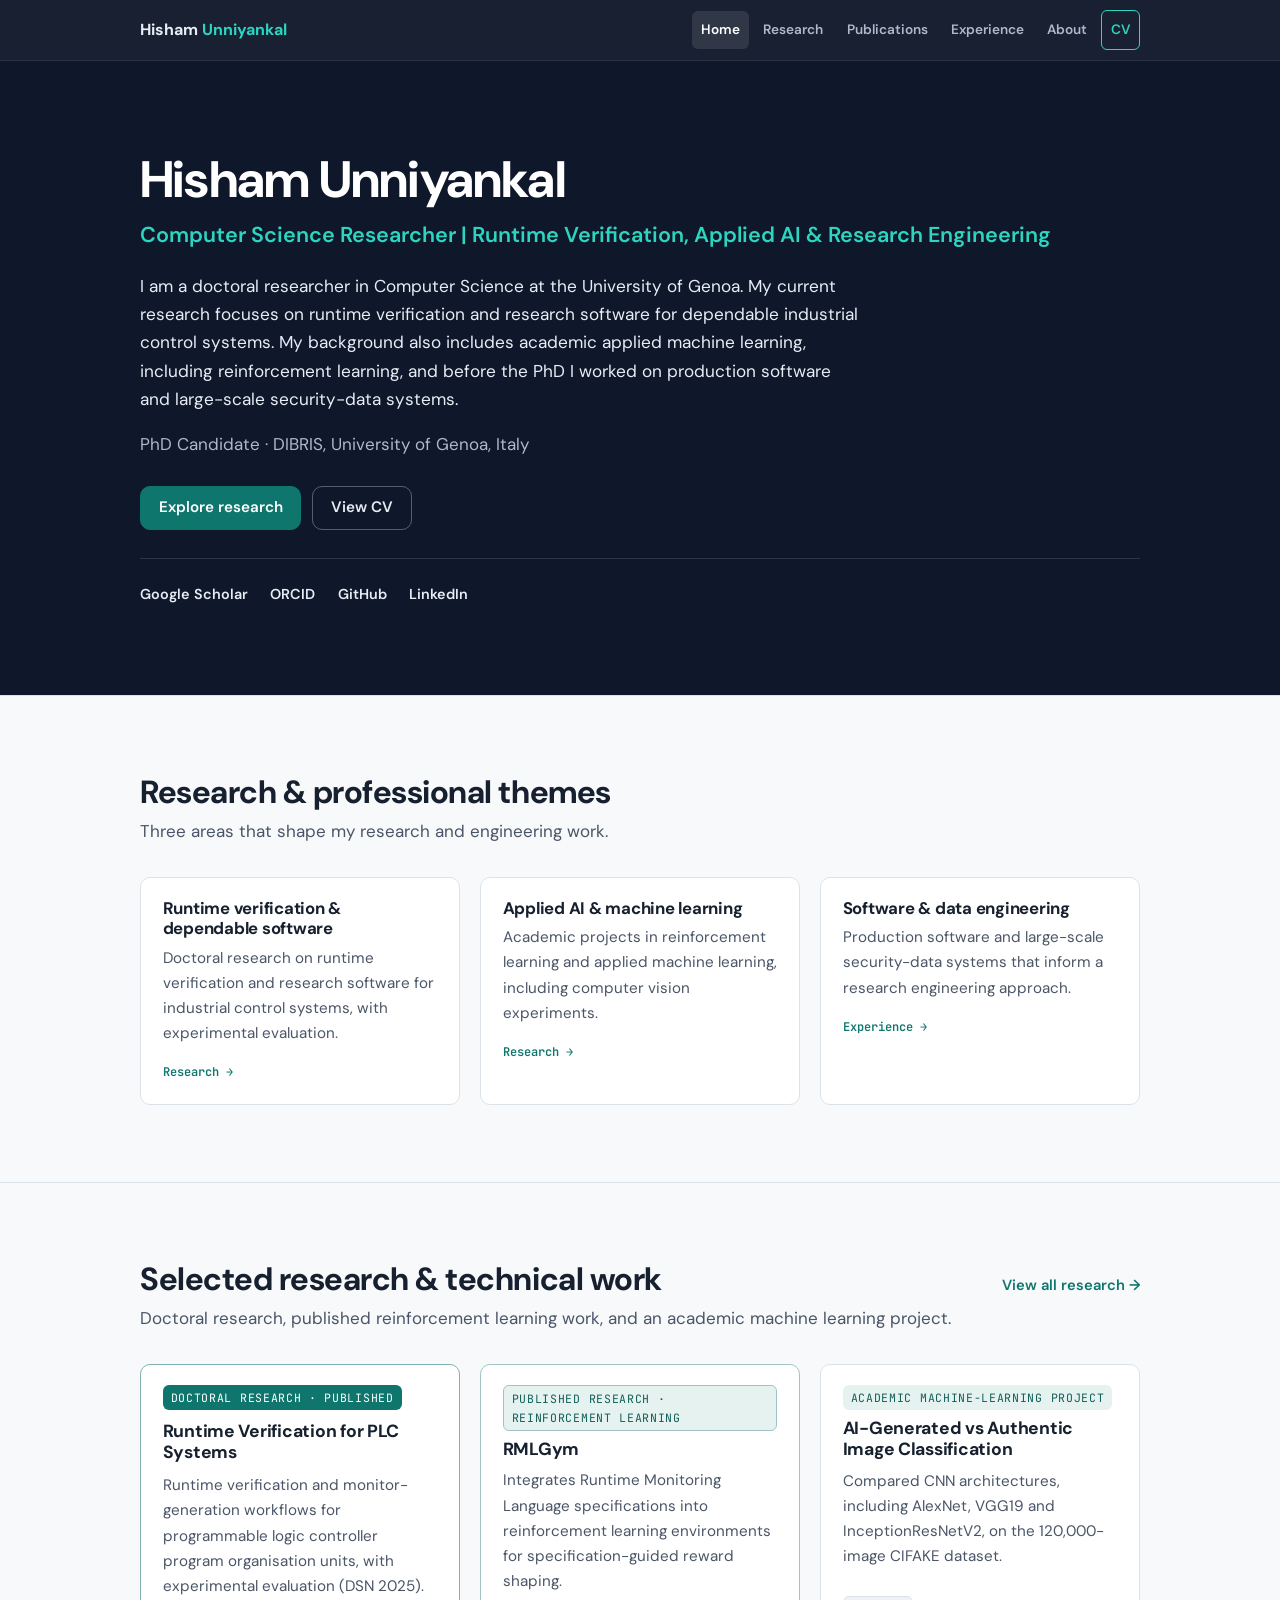
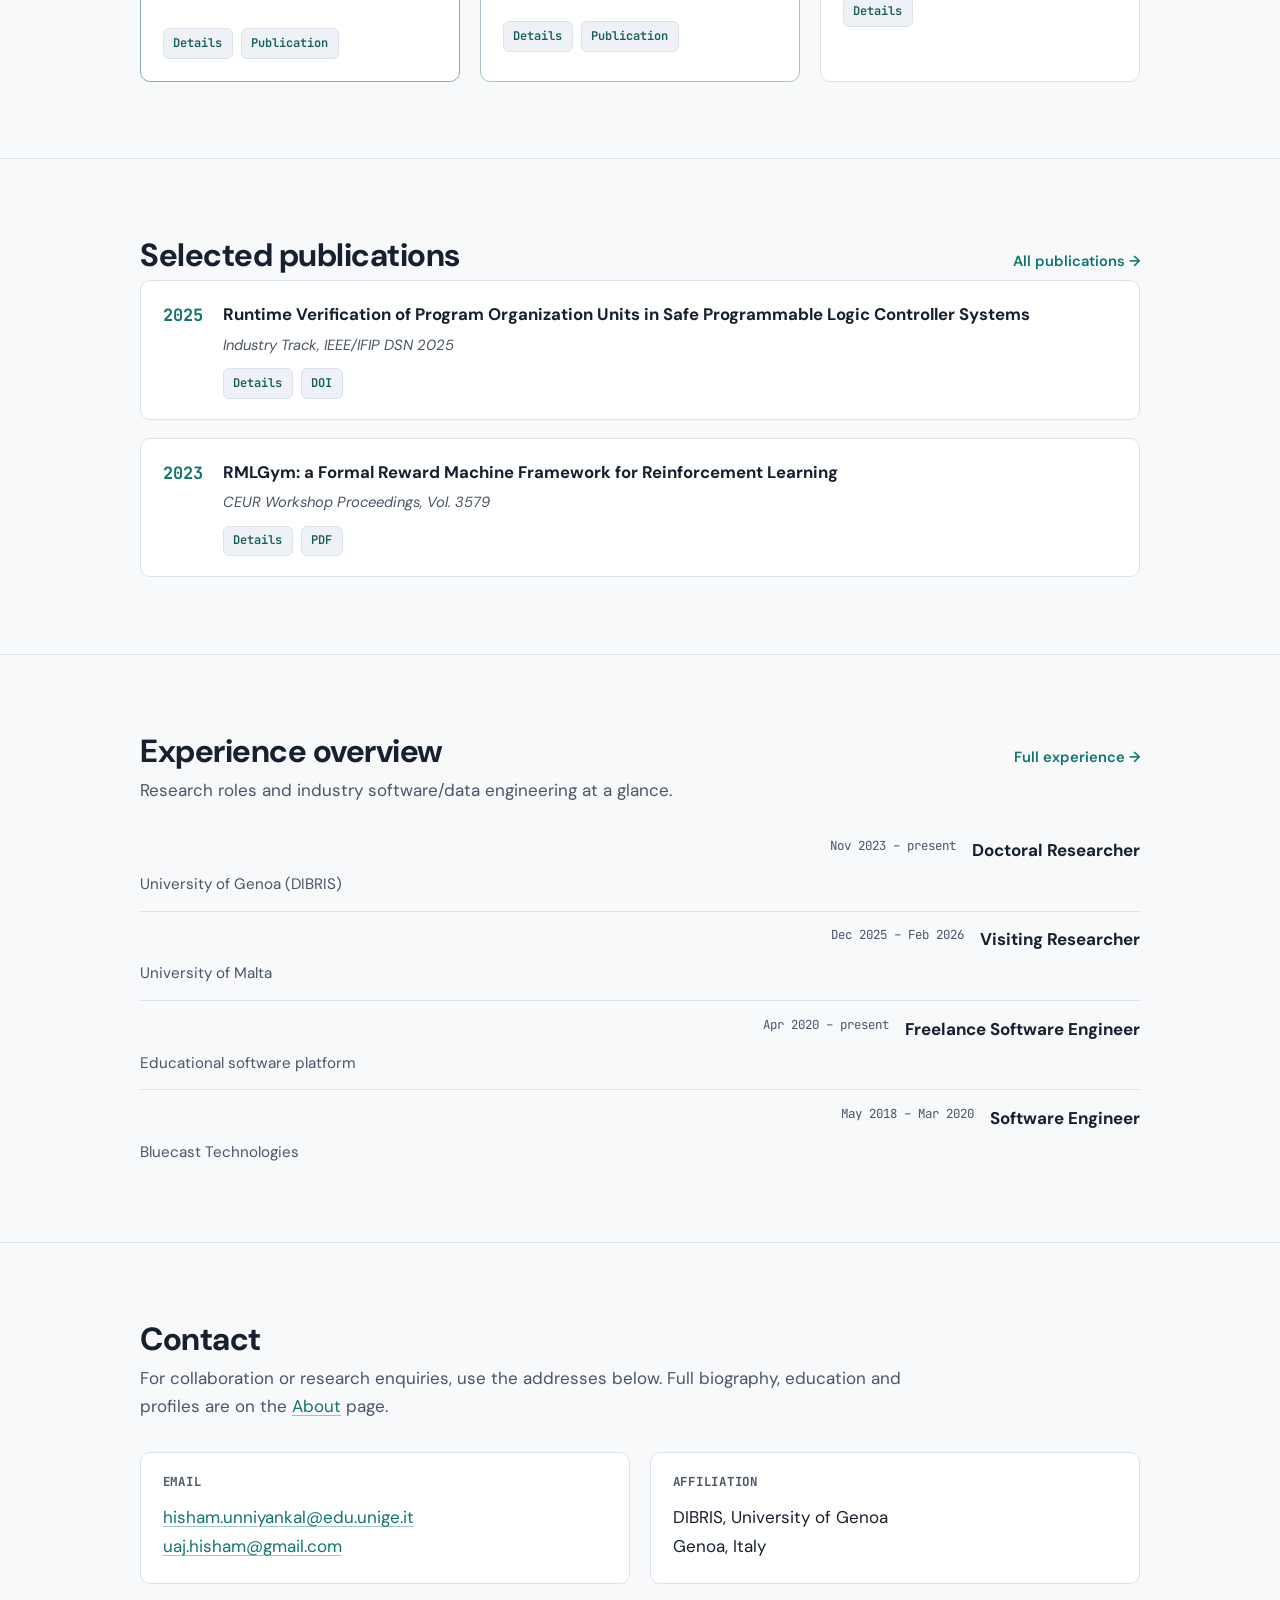
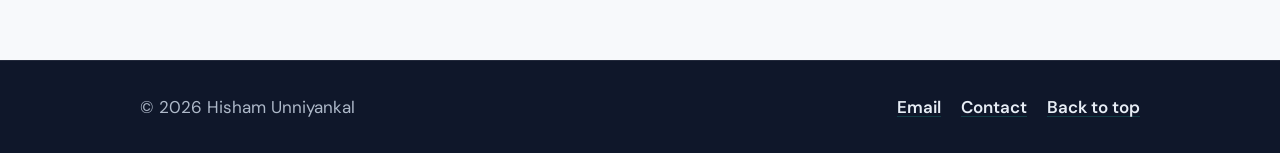
==== commit b9ae6d93: "update: refine research content and enhance styling for better presentation" ====
--- a/index.html
+++ b/index.html
@@ -134,38 +134,40 @@
     <section class="section" aria-labelledby="preview-research-title">
       <div class="wrap">
         <div class="section__head reveal">
-          <h2 class="section__title" id="preview-research-title">Selected research</h2>
-          <a class="section__link" href="research.html">All research →</a>
-        </div>
-        <p class="section__intro reveal">Selected work in runtime verification, academic applied machine learning and research software.</p>
+          <h2 class="section__title" id="preview-research-title">Selected research &amp; technical work</h2>
+          <a class="section__link" href="research.html">View all research →</a>
+        </div>
+        <p class="section__intro reveal">Doctoral research, published reinforcement learning work, and an academic machine learning project.</p>
         <div class="work-grid work-grid--previews reveal">
           <article class="work-card work-card--featured">
             <div class="work-card__body">
-              <span class="work-card__kind">Reinforcement Learning · Published</span>
-              <h3 class="work-card__title">RMLGym</h3>
-              <p>Property-based reward shaping for reinforcement learning environments using Runtime Monitoring Language specifications.</p>
+              <span class="work-card__kind">Doctoral Research · Published</span>
+              <h3 class="work-card__title">Runtime Verification for PLC Systems</h3>
+              <p>Runtime verification and monitor-generation workflows for programmable logic controller program organisation units, with experimental evaluation (DSN 2025).</p>
               <div class="pub__links work-card__meta">
-                <a class="pub__badge" href="research.html#rmlgym">Details</a>
+                <a class="pub__badge" href="research.html#plc-rv">Details</a>
+                <a class="pub__badge" href="publications.html#pub-dsn">Publication</a>
               </div>
             </div>
           </article>
           <article class="work-card work-card--emphasis">
             <div class="work-card__body">
-              <span class="work-card__kind">Computer Vision</span>
-              <h3 class="work-card__title">AI-Generated vs Real Images</h3>
-              <p>Compared CNN architectures on the 120,000-image CIFAKE dataset, with Grad-CAM to inspect model attention.</p>
+              <span class="work-card__kind">Published Research · Reinforcement Learning</span>
+              <h3 class="work-card__title">RMLGym</h3>
+              <p>Integrates Runtime Monitoring Language specifications into reinforcement learning environments for specification-guided reward shaping.</p>
               <div class="pub__links work-card__meta">
-                <a class="pub__badge" href="research.html#cifake">Details</a>
+                <a class="pub__badge" href="research.html#rmlgym">Details</a>
+                <a class="pub__badge" href="publications.html#pub-rmlgym">Publication</a>
               </div>
             </div>
           </article>
           <article class="work-card">
             <div class="work-card__body">
-              <span class="work-card__kind">Runtime Verification · Published</span>
-              <h3 class="work-card__title">Runtime Verification for PLC Systems</h3>
-              <p>Doctoral research on runtime verification for programmable logic controller program organisation units (DSN 2025).</p>
+              <span class="work-card__kind">Academic Machine-Learning Project</span>
+              <h3 class="work-card__title">AI-Generated vs Authentic Image Classification</h3>
+              <p>Compared CNN architectures, including AlexNet, VGG19 and InceptionResNetV2, on the 120,000-image CIFAKE dataset.</p>
               <div class="pub__links work-card__meta">
-                <a class="pub__badge" href="research.html#plc-rv">Details</a>
+                <a class="pub__badge" href="research.html#cifake">Details</a>
               </div>
             </div>
           </article>
--- a/assets/css/styles.css
+++ b/assets/css/styles.css
@@ -599,6 +599,34 @@
   font-size: 0.9rem;
 }
 
+.work-card__tech {
+  margin-top: 0.15rem;
+  font-family: var(--font-mono);
+  font-size: 0.78rem;
+  color: var(--text-muted);
+}
+
+.work-stack {
+  display: flex;
+  flex-direction: column;
+  gap: 1.25rem;
+}
+
+.work-stack .work-card--featured {
+  grid-column: auto;
+}
+
+.related-links {
+  list-style: none;
+  display: flex;
+  flex-wrap: wrap;
+  gap: 0.65rem 1.35rem;
+}
+
+.related-links a {
+  font-weight: 600;
+}
+
 @media (max-width: 900px) {
   .work-grid {
     grid-template-columns: 1fr;
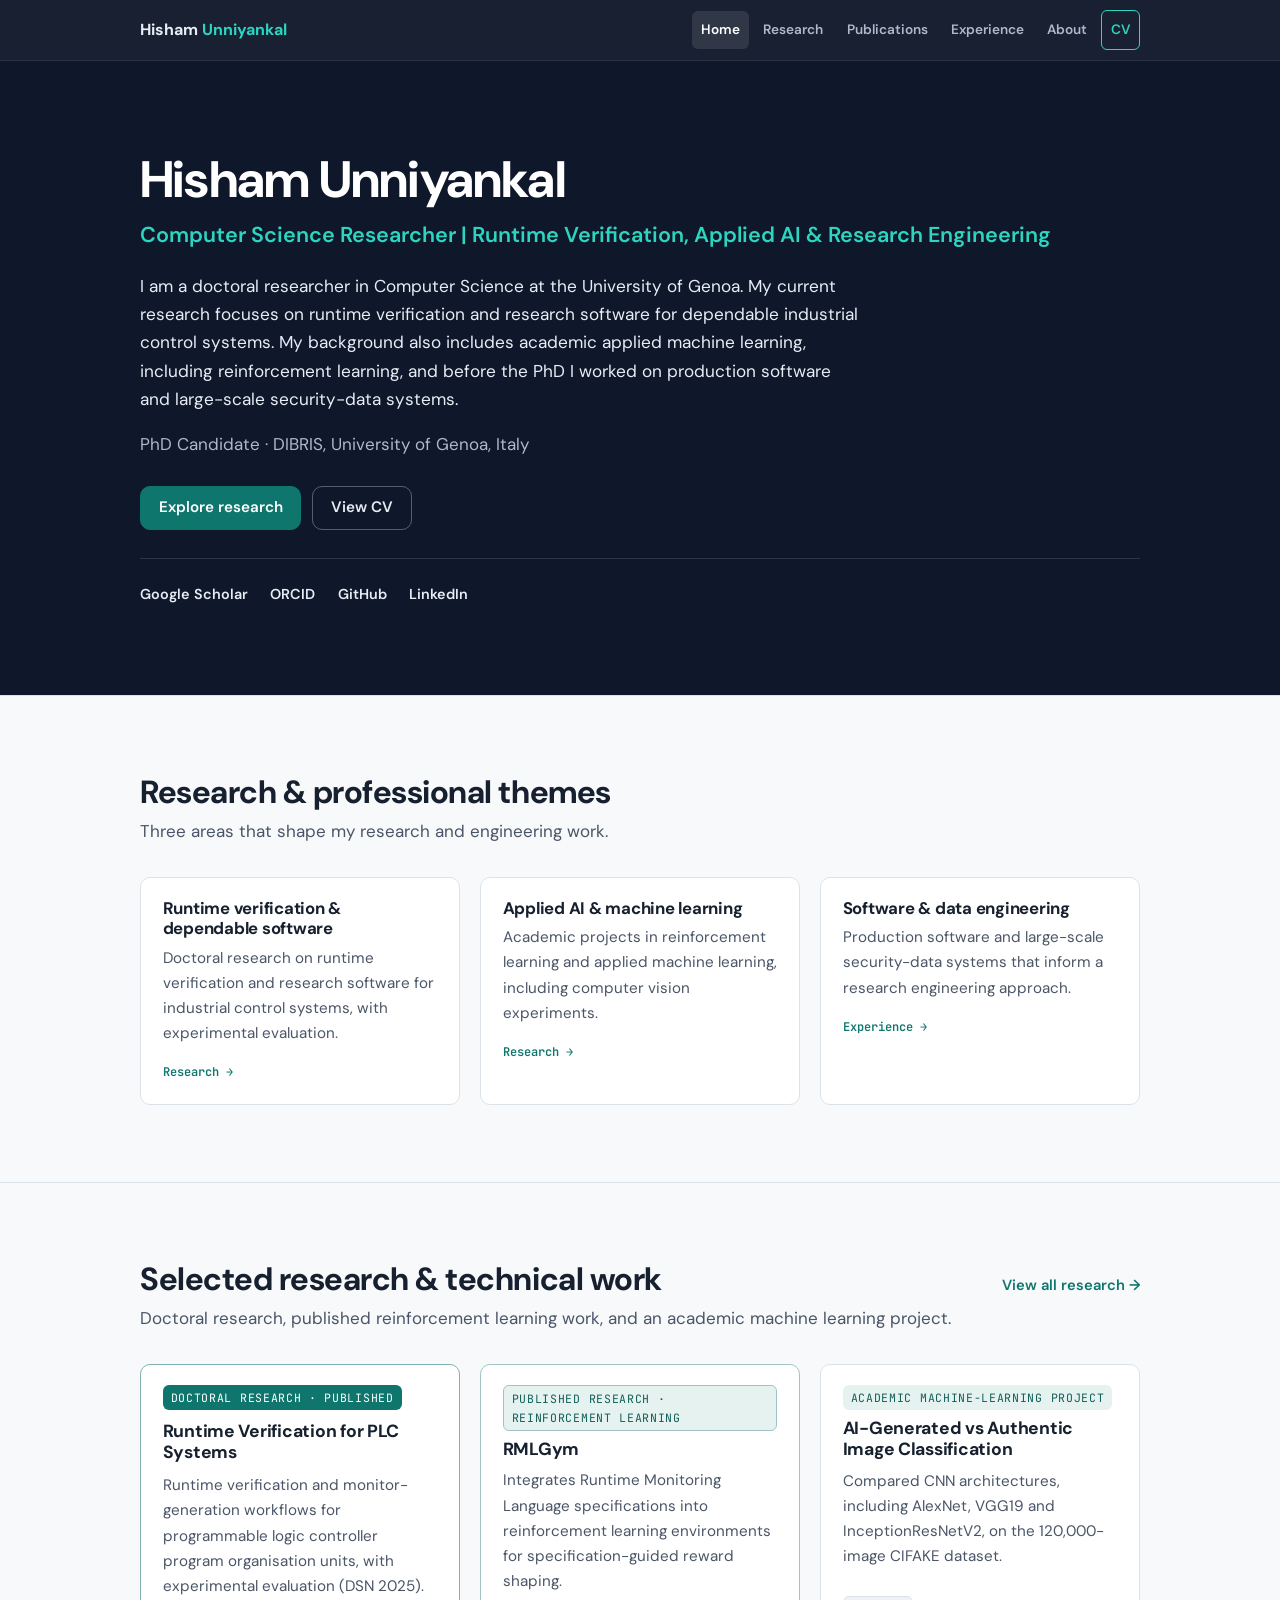
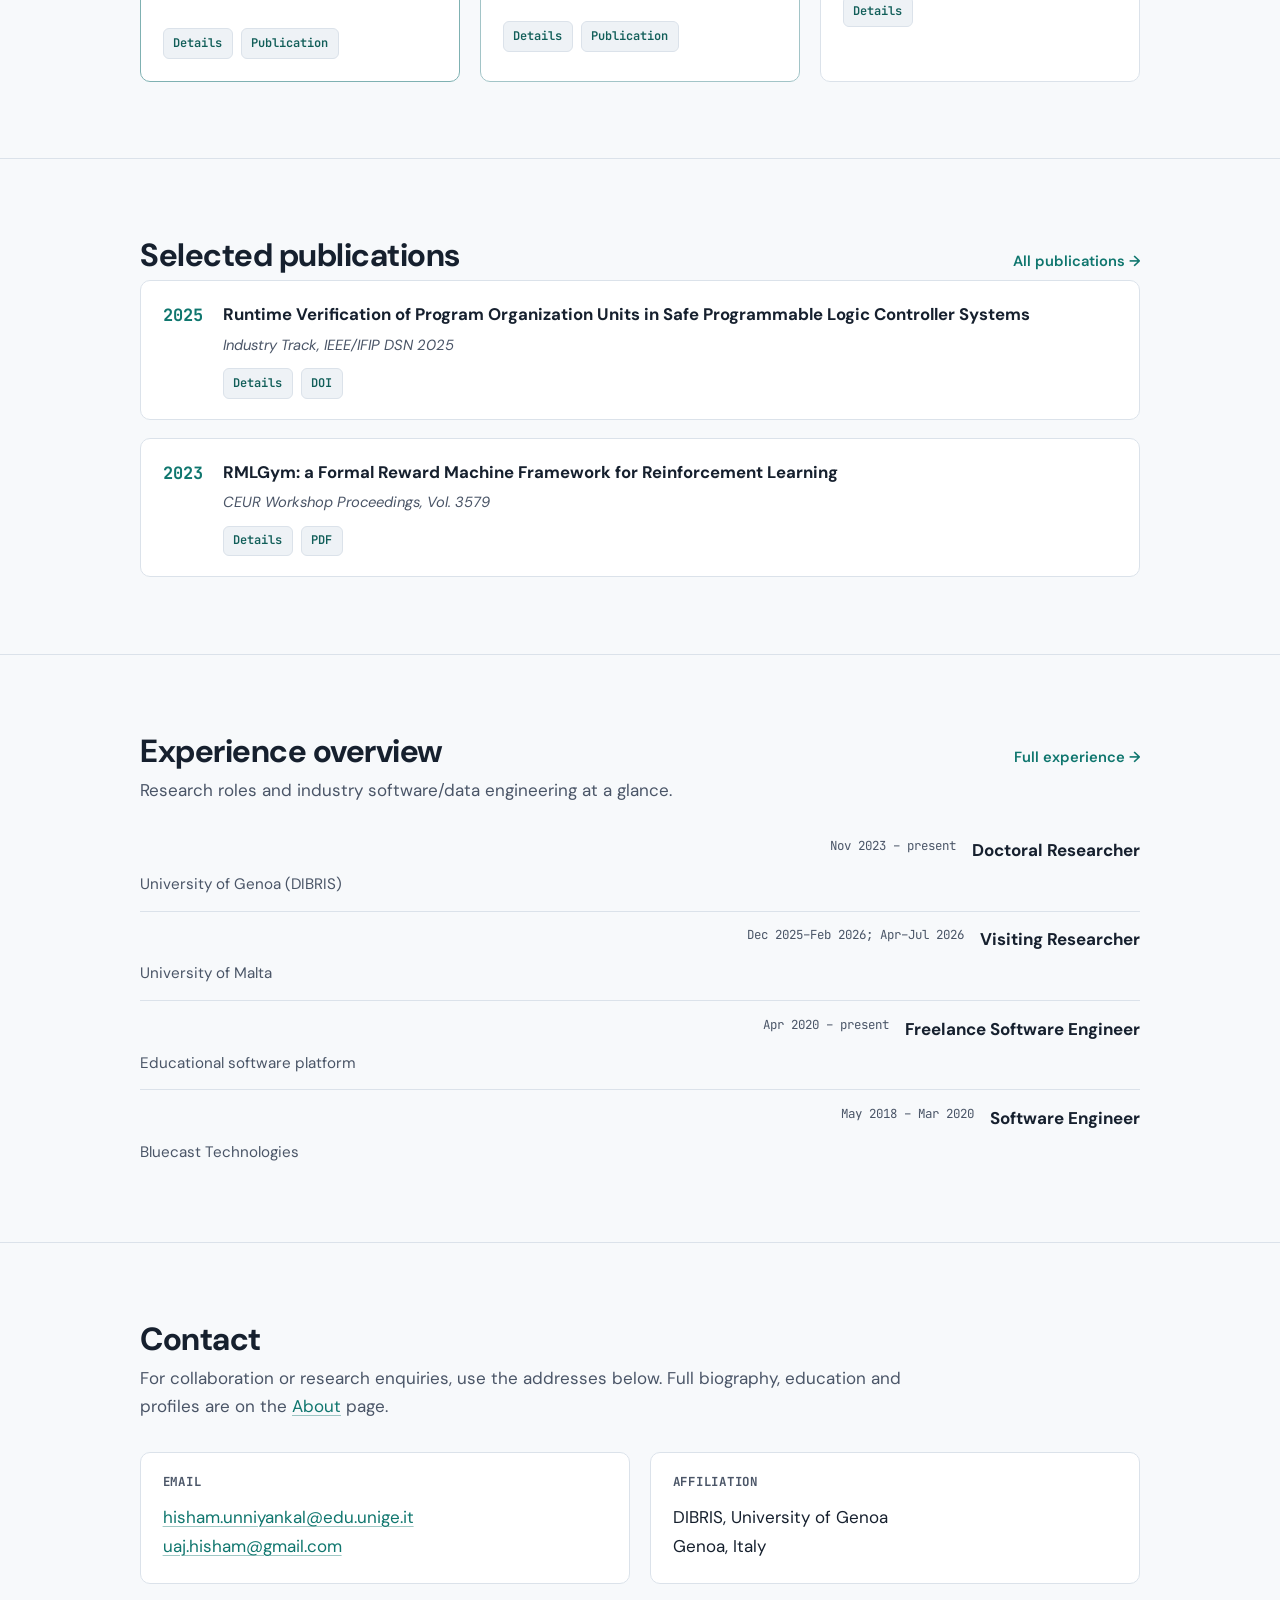
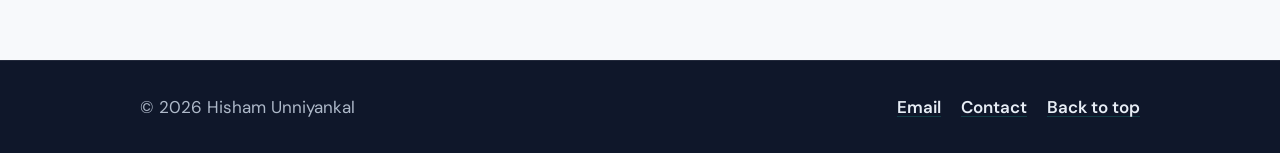
==== commit 6c3604fc: "update: enhance biography and experience sections, improve layout and styling" ====
--- a/index.html
+++ b/index.html
@@ -224,7 +224,7 @@
           <li>
             <span class="exp-summary__role">Visiting Researcher</span>
             <span class="exp-summary__org">University of Malta</span>
-            <span class="exp-summary__dates">Dec 2025 – Feb 2026</span>
+            <span class="exp-summary__dates">Dec 2025–Feb 2026; Apr–Jul 2026</span>
           </li>
           <li>
             <span class="exp-summary__role">Freelance Software Engineer</span>
--- a/assets/css/styles.css
+++ b/assets/css/styles.css
@@ -764,7 +764,65 @@
 
 .link-list a { font-weight: 600; }
 
-/* ---- Internal page header (light; homepage keeps the dark hero) ---- */
+.link-list--inline {
+  flex-direction: row;
+  flex-wrap: wrap;
+  gap: 0.55rem 1.35rem;
+}
+
+/* ---- About page ---- */
+.about-layout {
+  display: grid;
+  gap: 1.75rem 2.5rem;
+  align-items: start;
+}
+
+@media (min-width: 800px) {
+  .about-layout:has(.about-photo) {
+    grid-template-columns: minmax(180px, 220px) minmax(0, 1fr);
+  }
+}
+
+.about-photo {
+  margin: 0;
+}
+
+.about-photo img {
+  display: block;
+  width: 100%;
+  height: auto;
+  border-radius: var(--radius-md);
+  border: 1px solid var(--border);
+  background: var(--surface-alt);
+}
+
+.about-copy .section__title {
+  margin-bottom: 1rem;
+}
+
+.short-bio {
+  max-width: var(--measure);
+  color: var(--text);
+  font-size: 1rem;
+  line-height: 1.7;
+}
+
+.edu-list--plain .edu {
+  background: transparent;
+  border: 0;
+  border-bottom: 1px solid var(--border);
+  border-radius: 0;
+  padding-inline: 0;
+  padding-block: 0.95rem;
+}
+
+.edu-list--plain .edu:first-child {
+  padding-top: 0.25rem;
+}
+
+.edu-list--plain .edu:last-child {
+  border-bottom: 0;
+}
 .page-header {
   background: var(--surface-alt);
   border-bottom: 1px solid var(--border);
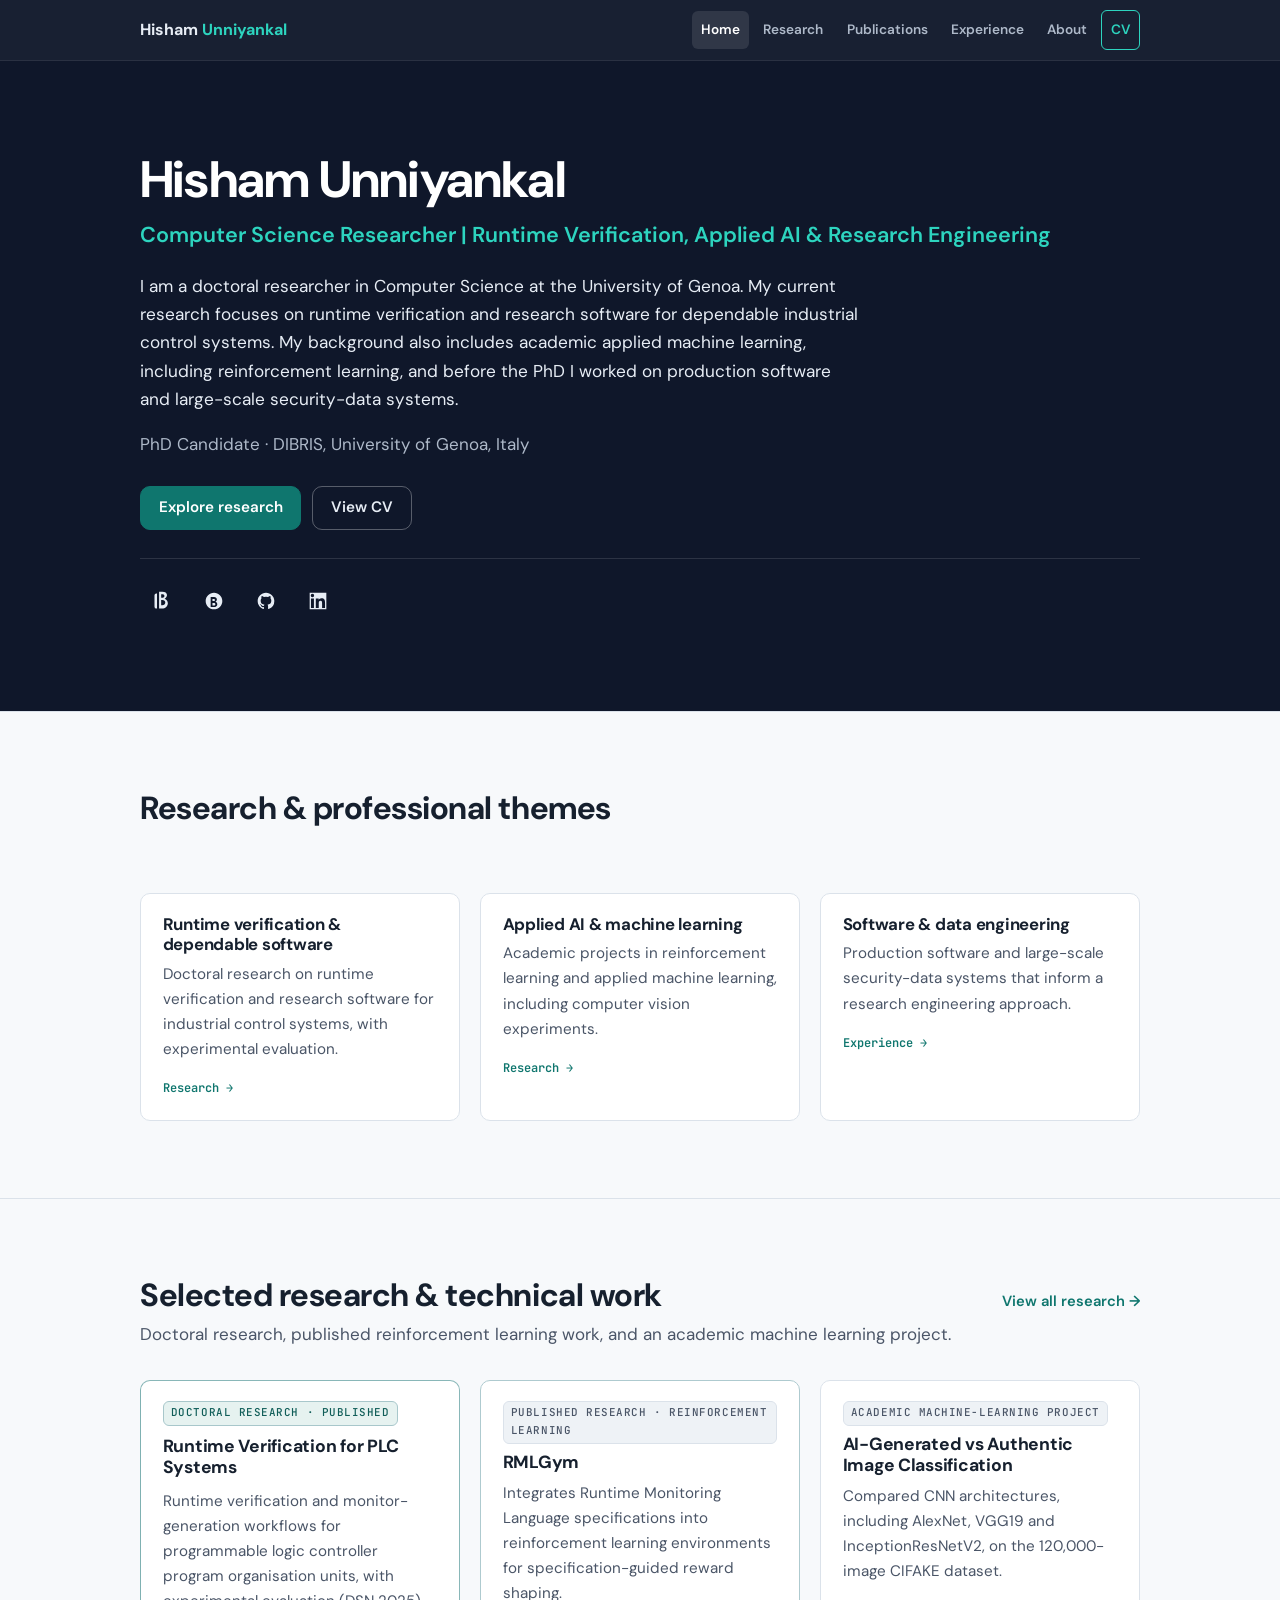
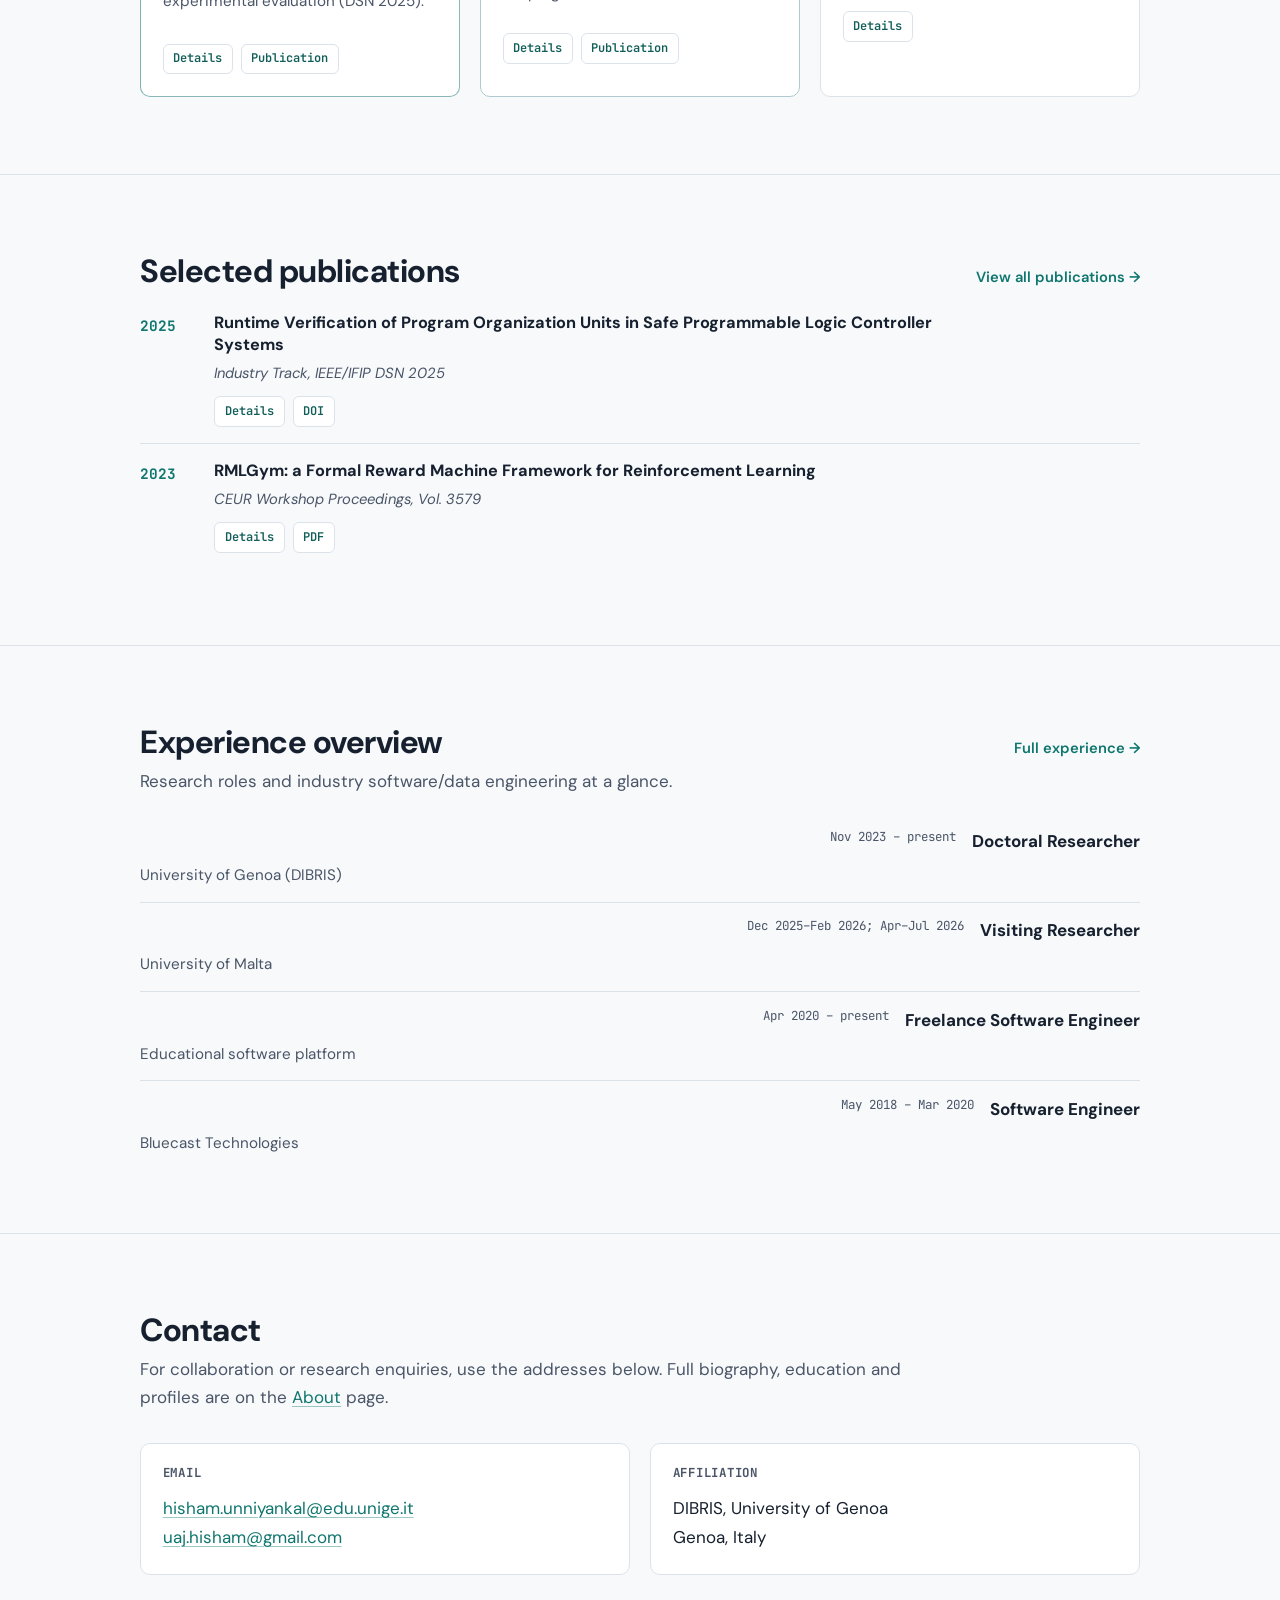
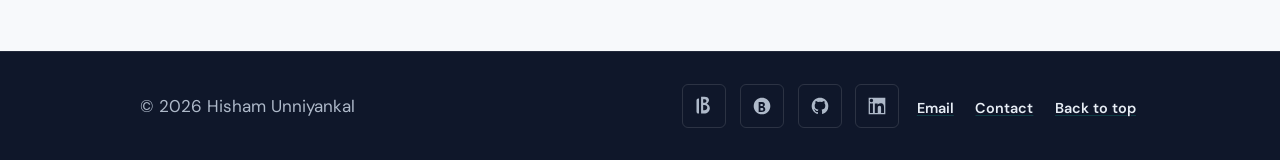
==== commit ea32e0f2: "update: enhance publication and profile sections with improved links and styling" ====
--- a/index.html
+++ b/index.html
@@ -93,10 +93,26 @@
           <a class="btn btn--ghost" href="cv.pdf" target="_blank" rel="noopener">View CV</a>
         </div>
         <ul class="hero__links">
-          <li><a href="https://scholar.google.com/citations?user=ikgQn0IAAAAJ&amp;hl=en" target="_blank" rel="noopener">Google Scholar</a></li>
-          <li><a href="https://orcid.org/0009-0008-2407-5150" target="_blank" rel="noopener">ORCID</a></li>
-          <li><a href="https://github.com/hishamunniyankal" target="_blank" rel="noopener">GitHub</a></li>
-          <li><a href="https://www.linkedin.com/in/hishamu/" target="_blank" rel="noopener">LinkedIn</a></li>
+          <li>
+            <a class="profile-icon profile-icon--scholar" href="https://scholar.google.com/citations?user=ikgQn0IAAAAJ&amp;hl=en" target="_blank" rel="noopener noreferrer" aria-label="Google Scholar" title="Google Scholar">
+              <span class="profile-icon__glyph" aria-hidden="true"></span>
+            </a>
+          </li>
+          <li>
+            <a class="profile-icon profile-icon--orcid" href="https://orcid.org/0009-0008-2407-5150" target="_blank" rel="noopener noreferrer" aria-label="ORCID" title="ORCID">
+              <span class="profile-icon__glyph" aria-hidden="true"></span>
+            </a>
+          </li>
+          <li>
+            <a class="profile-icon profile-icon--github" href="https://github.com/hishamunniyankal" target="_blank" rel="noopener noreferrer" aria-label="GitHub" title="GitHub">
+              <span class="profile-icon__glyph" aria-hidden="true"></span>
+            </a>
+          </li>
+          <li>
+            <a class="profile-icon profile-icon--linkedin" href="https://www.linkedin.com/in/hishamu/" target="_blank" rel="noopener noreferrer" aria-label="LinkedIn" title="LinkedIn">
+              <span class="profile-icon__glyph" aria-hidden="true"></span>
+            </a>
+          </li>
         </ul>
       </div>
     </header>
@@ -179,9 +195,9 @@
       <div class="wrap">
         <div class="section__head reveal">
           <h2 class="section__title" id="preview-pubs-title">Selected publications</h2>
-          <a class="section__link" href="publications.html">All publications →</a>
-        </div>
-        <ul class="pub-list reveal">
+          <a class="section__link" href="publications.html">View all publications →</a>
+        </div>
+        <ul class="pub-list pub-list--preview reveal">
           <li class="pub">
             <span class="pub__year">2025</span>
             <div>
@@ -272,9 +288,29 @@
     <div class="wrap footer__inner">
       <p>&copy; <span id="year">2026</span> Hisham Unniyankal</p>
       <ul class="footer__links">
-        <li><a href="mailto:hisham.unniyankal@edu.unige.it">Email</a></li>
-        <li><a href="about.html#contact">Contact</a></li>
-        <li><a href="#top">Back to top</a></li>
+        <li>
+          <a class="profile-icon profile-icon--scholar" href="https://scholar.google.com/citations?user=ikgQn0IAAAAJ&amp;hl=en" target="_blank" rel="noopener noreferrer" aria-label="Google Scholar" title="Google Scholar">
+            <span class="profile-icon__glyph" aria-hidden="true"></span>
+          </a>
+        </li>
+        <li>
+          <a class="profile-icon profile-icon--orcid" href="https://orcid.org/0009-0008-2407-5150" target="_blank" rel="noopener noreferrer" aria-label="ORCID" title="ORCID">
+            <span class="profile-icon__glyph" aria-hidden="true"></span>
+          </a>
+        </li>
+        <li>
+          <a class="profile-icon profile-icon--github" href="https://github.com/hishamunniyankal" target="_blank" rel="noopener noreferrer" aria-label="GitHub" title="GitHub">
+            <span class="profile-icon__glyph" aria-hidden="true"></span>
+          </a>
+        </li>
+        <li>
+          <a class="profile-icon profile-icon--linkedin" href="https://www.linkedin.com/in/hishamu/" target="_blank" rel="noopener noreferrer" aria-label="LinkedIn" title="LinkedIn">
+            <span class="profile-icon__glyph" aria-hidden="true"></span>
+          </a>
+        </li>
+        <li><a class="footer__text-link" href="mailto:hisham.unniyankal@edu.unige.it">Email</a></li>
+        <li><a class="footer__text-link" href="about.html#contact">Contact</a></li>
+        <li><a class="footer__text-link" href="#top">Back to top</a></li>
       </ul>
     </div>
   </footer>
--- a/assets/css/styles.css
+++ b/assets/css/styles.css
@@ -313,21 +313,118 @@
 .hero__links {
   display: flex;
   flex-wrap: wrap;
-  gap: 0.4rem 1.4rem;
+  gap: 0.5rem;
   list-style: none;
   padding-top: 1.25rem;
   border-top: 1px solid rgba(255, 255, 255, 0.12);
 }
 
-.hero__links a {
+.hero__links .profile-icon {
   color: var(--text-on-dark);
-  font-size: 0.9rem;
+}
+
+.hero__links .profile-icon:hover,
+.hero__links .profile-icon:focus-visible {
+  color: var(--accent-on-dark);
+  background: rgba(255, 255, 255, 0.08);
+}
+
+/* Compact scholarly / social icon links */
+.profile-icon {
+  display: inline-flex;
+  align-items: center;
+  justify-content: center;
+  width: 2.75rem;
+  height: 2.75rem;
+  min-width: 44px;
+  min-height: 44px;
+  border-radius: var(--radius-sm);
+  color: inherit;
+  text-decoration: none;
+  border: 1px solid transparent;
+  transition: color var(--dur) var(--ease), background var(--dur) var(--ease), border-color var(--dur) var(--ease);
+}
+
+.profile-icon:focus-visible {
+  outline: 3px solid var(--focus);
+  outline-offset: 2px;
+}
+
+.profile-icon__glyph {
+  display: block;
+  width: 1.25rem;
+  height: 1.25rem;
+  background-color: currentColor;
+  -webkit-mask-repeat: no-repeat;
+  mask-repeat: no-repeat;
+  -webkit-mask-position: center;
+  mask-position: center;
+  -webkit-mask-size: contain;
+  mask-size: contain;
+}
+
+.profile-icon--scholar .profile-icon__glyph {
+  -webkit-mask-image: url("../icons/google-scholar.svg");
+  mask-image: url("../icons/google-scholar.svg");
+}
+.profile-icon--orcid .profile-icon__glyph {
+  -webkit-mask-image: url("../icons/orcid.svg");
+  mask-image: url("../icons/orcid.svg");
+}
+.profile-icon--github .profile-icon__glyph {
+  -webkit-mask-image: url("../icons/github.svg");
+  mask-image: url("../icons/github.svg");
+}
+.profile-icon--linkedin .profile-icon__glyph {
+  -webkit-mask-image: url("../icons/linkedin.svg");
+  mask-image: url("../icons/linkedin.svg");
+}
+
+.profile-link {
+  display: inline-flex;
+  align-items: center;
+  gap: 0.55rem;
+  min-height: 44px;
+  padding: 0.35rem 0.15rem;
   font-weight: 600;
   text-decoration: none;
-}
-.hero__links a:hover {
-  color: var(--accent-on-dark);
+  color: var(--text);
+}
+
+.profile-link:hover {
+  color: var(--accent);
   text-decoration: underline;
+}
+
+.profile-link .profile-icon__glyph {
+  width: 1.15rem;
+  height: 1.15rem;
+  color: var(--accent);
+  flex-shrink: 0;
+}
+
+.profile-link--scholar .profile-icon__glyph {
+  -webkit-mask-image: url("../icons/google-scholar.svg");
+  mask-image: url("../icons/google-scholar.svg");
+}
+.profile-link--orcid .profile-icon__glyph {
+  -webkit-mask-image: url("../icons/orcid.svg");
+  mask-image: url("../icons/orcid.svg");
+}
+.profile-link--github .profile-icon__glyph {
+  -webkit-mask-image: url("../icons/github.svg");
+  mask-image: url("../icons/github.svg");
+}
+.profile-link--linkedin .profile-icon__glyph {
+  -webkit-mask-image: url("../icons/linkedin.svg");
+  mask-image: url("../icons/linkedin.svg");
+}
+
+.profile-links {
+  list-style: none;
+  display: flex;
+  flex-wrap: wrap;
+  gap: 0.35rem 1.5rem;
 }
 
 /* ---- Profile / capabilities ---- */
@@ -437,6 +534,13 @@
   margin-left: auto;
 }
 
+@media (max-width: 560px) {
+  .entry__dates {
+    margin-left: 0;
+    flex-basis: 100%;
+  }
+}
+
 .entry__org {
   color: var(--accent);
   font-weight: 600;
@@ -516,13 +620,13 @@
   overflow: hidden;
   height: 100%;
   min-width: 0;
+  box-shadow: none;
 }
 
 .work-card--featured {
   grid-column: 1 / -1;
-  border-color: color-mix(in srgb, var(--accent) 45%, var(--border));
-  border-width: 1px;
-  border-left: 4px solid var(--accent);
+  border-color: color-mix(in srgb, var(--accent) 40%, var(--border));
+  border-left: 3px solid var(--accent);
   background: var(--surface);
 }
 
@@ -542,18 +646,19 @@
 }
 
 .work-card--featured .work-card__kind {
-  background: var(--accent);
-  color: #fff;
-}
-
-.work-card--emphasis {
-  border-color: color-mix(in srgb, var(--accent) 28%, var(--border));
-}
-
-.work-card--emphasis .work-card__kind {
   background: var(--accent-faint);
   color: var(--accent-strong);
-  border: 1px solid color-mix(in srgb, var(--accent) 30%, var(--border));
+  border-color: color-mix(in srgb, var(--accent) 25%, var(--border));
+}
+
+.work-card--emphasis {
+  border-color: color-mix(in srgb, var(--accent) 22%, var(--border));
+}
+
+.work-card--emphasis .work-card__kind {
+  background: var(--surface-alt);
+  color: var(--text-muted);
+  border: 1px solid var(--border);
 }
 
 .work-card__figure {
@@ -575,13 +680,15 @@
 .work-card__kind {
   align-self: flex-start;
   font-family: var(--font-mono);
-  font-size: 0.72rem;
-  letter-spacing: 0.06em;
+  font-size: 0.68rem;
+  letter-spacing: 0.05em;
   text-transform: uppercase;
-  padding: 0.2rem 0.5rem;
+  padding: 0.15rem 0.45rem;
   border-radius: var(--radius-sm);
-  background: var(--accent-faint);
-  color: var(--accent-strong);
+  background: var(--surface-alt);
+  color: var(--text-muted);
+  border: 1px solid var(--border);
+  font-weight: 500;
 }
 
 .work-card__title {
@@ -647,35 +754,46 @@
   list-style: none;
   display: flex;
   flex-direction: column;
-  gap: 1.1rem;
+  gap: 0;
 }
 
 .pub {
   display: grid;
-  grid-template-columns: auto 1fr;
-  gap: 0.35rem 1.25rem;
-  padding: 1.25rem 1.35rem;
-  background: var(--surface);
-  border: 1px solid var(--border);
-  border-radius: var(--radius-md);
+  grid-template-columns: 3.5rem 1fr;
+  gap: 0.35rem 1.15rem;
+  padding: 1.15rem 0;
+  border-bottom: 1px solid var(--border);
+  background: transparent;
   scroll-margin-top: calc(var(--nav-h) + 1rem);
+}
+
+.pub:first-child {
+  padding-top: 0.15rem;
+}
+
+.pub:last-child {
+  border-bottom: 0;
 }
 
 .pub__year {
   font-family: var(--font-mono);
   font-weight: 700;
+  font-size: 0.9rem;
   color: var(--accent);
+  padding-top: 0.15rem;
 }
 
 .pub__title {
-  font-size: 1.05rem;
+  font-size: 1.02rem;
   font-weight: 700;
-  margin-bottom: 0.25rem;
-}
-
-.pub__authors { font-size: 0.92rem; color: var(--text-muted); }
+  margin-bottom: 0.3rem;
+  max-width: 60ch;
+  line-height: 1.35;
+}
+
+.pub__authors { font-size: 0.92rem; color: var(--text-muted); max-width: 65ch; }
 .pub__authors .me { color: var(--text); font-weight: 700; }
-.pub__venue { font-size: 0.92rem; color: var(--text-muted); font-style: italic; margin-top: 0.15rem; }
+.pub__venue { font-size: 0.92rem; color: var(--text-muted); font-style: italic; margin-top: 0.2rem; max-width: 65ch; }
 .pub__links { display: flex; flex-wrap: wrap; gap: 0.5rem; margin-top: 0.7rem; }
 
 .pub__badge {
@@ -684,15 +802,26 @@
   font-weight: 600;
   padding: 0.28rem 0.6rem;
   border-radius: var(--radius-sm);
-  background: var(--surface-alt);
+  background: var(--surface);
   border: 1px solid var(--border);
   text-decoration: none;
   color: var(--accent-strong);
 }
 .pub__badge:hover { background: var(--accent-faint); border-color: var(--accent); }
 
+.pub-list--preview .pub {
+  padding-block: 1rem;
+}
+
 @media (max-width: 560px) {
-  .pub { grid-template-columns: 1fr; }
+  .pub {
+    grid-template-columns: 1fr;
+    gap: 0.2rem;
+  }
+
+  .pub__year {
+    margin-bottom: 0.15rem;
+  }
 }
 
 /* ---- Background (education) ---- */
@@ -824,20 +953,21 @@
   border-bottom: 0;
 }
 .page-header {
-  background: var(--surface-alt);
+  background: var(--bg);
   border-bottom: 1px solid var(--border);
-  padding-block: clamp(2rem, 5vw, 3.25rem);
+  padding-block: clamp(1.75rem, 4vw, 2.75rem);
 }
 
 .page-header h1 {
-  font-size: clamp(1.75rem, 3.5vw, 2.35rem);
-  margin-bottom: 0.55rem;
+  font-size: clamp(1.6rem, 3.2vw, 2.1rem);
+  margin-bottom: 0.45rem;
+  font-weight: 700;
 }
 
 .page-header__intro {
   color: var(--text-muted);
   max-width: var(--measure);
-  font-size: 1.05rem;
+  font-size: 1rem;
 }
 
 /* ---- Home: themes + compact previews ---- */
@@ -1024,7 +1154,7 @@
   flex-wrap: wrap;
   align-items: center;
   justify-content: space-between;
-  gap: 0.75rem 1.5rem;
+  gap: 0.85rem 1.5rem;
 }
 
 .footer a { color: var(--text-on-dark); font-weight: 600; }
@@ -1033,8 +1163,26 @@
 .footer__links {
   display: flex;
   flex-wrap: wrap;
-  gap: 0.4rem 1.25rem;
-  list-style: none;
+  align-items: center;
+  gap: 0.35rem 0.85rem;
+  list-style: none;
+}
+
+.footer .profile-icon {
+  color: var(--text-on-dark-muted);
+  border-color: rgba(255, 255, 255, 0.12);
+}
+
+.footer .profile-icon:hover,
+.footer .profile-icon:focus-visible {
+  color: var(--accent-on-dark);
+  border-color: rgba(255, 255, 255, 0.28);
+  background: rgba(255, 255, 255, 0.06);
+}
+
+.footer__text-link {
+  font-size: 0.9rem;
+  padding: 0.35rem 0.25rem;
 }
 
 /* ---- Reveal on scroll (progressive enhancement) ----
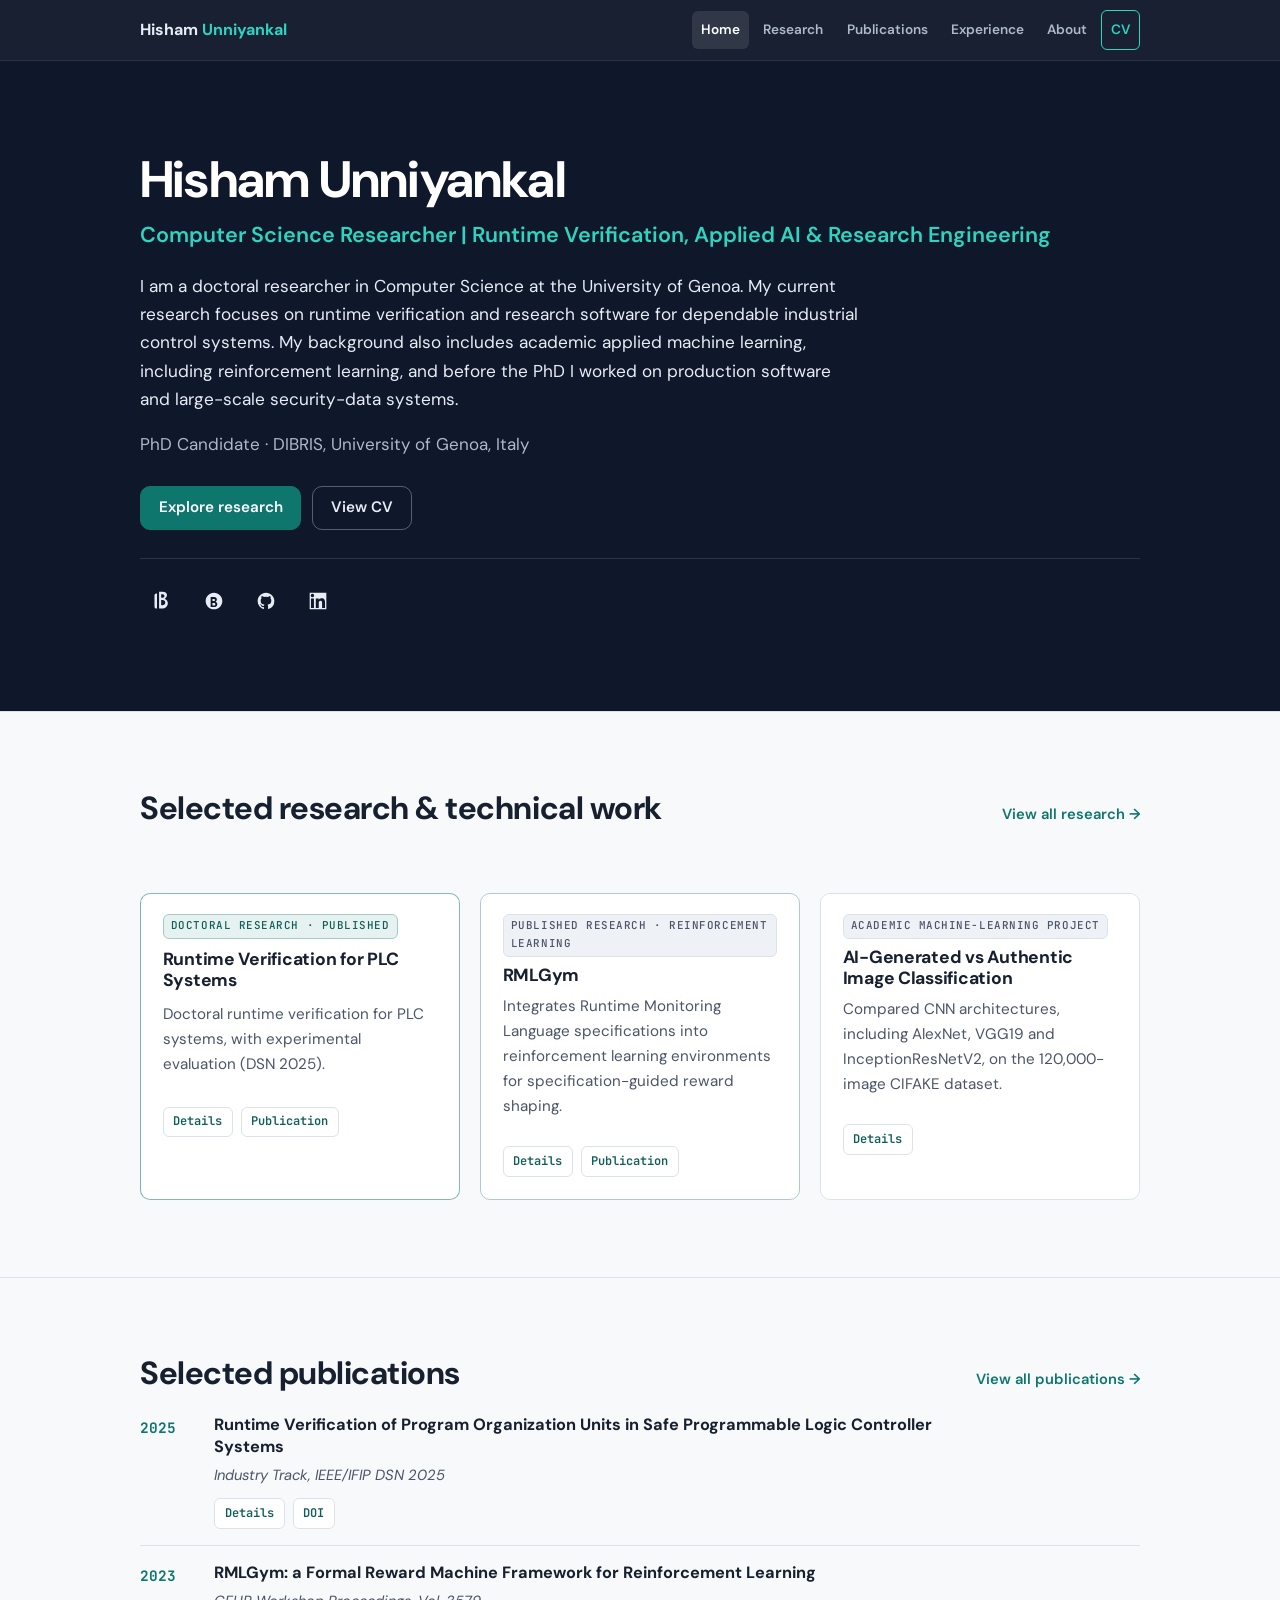
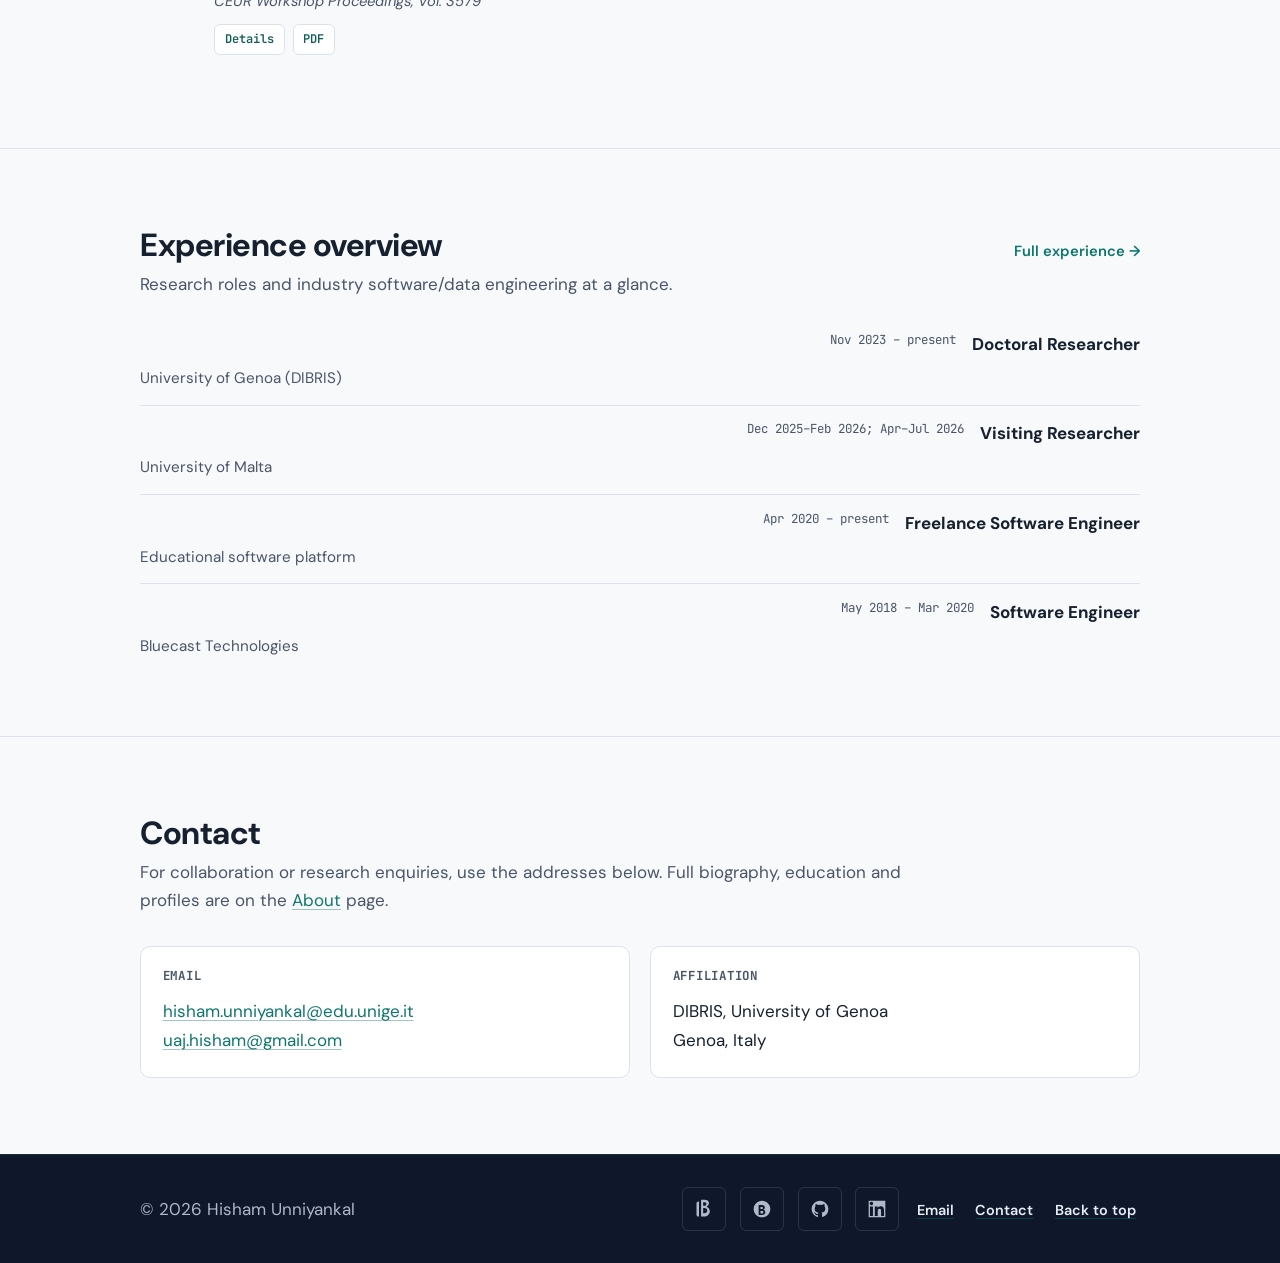
==== commit 8bc7b433: "update: refine experience and research sections for clarity and conciseness" ====
--- a/index.html
+++ b/index.html
@@ -117,36 +117,6 @@
       </div>
     </header>
 
-    <section class="section" aria-labelledby="themes-title">
-      <div class="wrap">
-        <h2 class="section__title reveal" id="themes-title">Research &amp; professional themes</h2>
-        <p class="section__intro reveal">Three areas that shape my research and engineering work.</p>
-        <ul class="theme-grid reveal">
-          <li class="theme">
-            <a href="research.html#doctoral">
-              <h3>Runtime verification &amp; dependable software</h3>
-              <p>Doctoral research on runtime verification and research software for industrial control systems, with experimental evaluation.</p>
-              <span class="theme__more">Research →</span>
-            </a>
-          </li>
-          <li class="theme">
-            <a href="research.html#applied-ai">
-              <h3>Applied AI &amp; machine learning</h3>
-              <p>Academic projects in reinforcement learning and applied machine learning, including computer vision experiments.</p>
-              <span class="theme__more">Research →</span>
-            </a>
-          </li>
-          <li class="theme">
-            <a href="experience.html#industry">
-              <h3>Software &amp; data engineering</h3>
-              <p>Production software and large-scale security-data systems that inform a research engineering approach.</p>
-              <span class="theme__more">Experience →</span>
-            </a>
-          </li>
-        </ul>
-      </div>
-    </section>
-
     <section class="section" aria-labelledby="preview-research-title">
       <div class="wrap">
         <div class="section__head reveal">
@@ -159,7 +129,7 @@
             <div class="work-card__body">
               <span class="work-card__kind">Doctoral Research · Published</span>
               <h3 class="work-card__title">Runtime Verification for PLC Systems</h3>
-              <p>Runtime verification and monitor-generation workflows for programmable logic controller program organisation units, with experimental evaluation (DSN 2025).</p>
+              <p>Doctoral runtime verification for PLC systems, with experimental evaluation (DSN 2025).</p>
               <div class="pub__links work-card__meta">
                 <a class="pub__badge" href="research.html#plc-rv">Details</a>
                 <a class="pub__badge" href="publications.html#pub-dsn">Publication</a>
--- a/assets/css/styles.css
+++ b/assets/css/styles.css
@@ -1,8 +1,9 @@
 /* ==========================================================================
-   Hisham Unniyankal — profile site styles
-   Sections: reset · base type · skip link · nav · hero · sections ·
-   profile/capabilities · featured AI & research work · experience timeline · publications ·
-   education · contact · footer · reveal motion · responsive
+   Hisham Unniyankal — multi-page profile site
+   Sections: reset · base type · skip link · nav · hero · profile icons ·
+   capabilities · experience timeline · research/projects · publications ·
+   education · about · contact · page header · home themes/previews ·
+   footer · reveal motion · responsive
    ========================================================================== */
 
 /* ---- Reset ---- */
@@ -310,6 +311,17 @@
   border-color: rgba(255, 255, 255, 0.55);
 }
 
+.btn--secondary {
+  background: transparent;
+  color: var(--accent);
+  border-color: var(--border-strong);
+}
+.btn--secondary:hover {
+  background: var(--accent-faint);
+  border-color: var(--accent);
+  color: var(--accent-strong);
+}
+
 .hero__links {
   display: flex;
   flex-wrap: wrap;
@@ -427,17 +439,7 @@
   gap: 0.35rem 1.5rem;
 }
 
-/* ---- Profile / capabilities ---- */
-.profile__lead p + p { margin-top: 1rem; }
-.profile__lead { margin-bottom: 2.25rem; }
-
-.profile__open {
-  margin-top: 1rem;
-  padding-left: 1rem;
-  border-left: 3px solid var(--accent);
-  color: var(--text-muted);
-}
-
+/* ---- Capabilities ---- */
 .capabilities {
   display: grid;
   grid-template-columns: repeat(auto-fit, minmax(260px, 1fr));
@@ -584,31 +586,14 @@
 }
 
 /* ---- Featured AI & Research Work ----
-   Desktop: 3-column grid. RMLGym (--featured) spans the full width as the
-   lead project. The remaining three cards share one row. At <=900px the
-   grid stacks to a single column so intermediate widths never leave an
-   orphan card beside an empty column. */
+   Desktop: 3-column grid. Featured cards (--featured) span the full width as
+   lead items. Supporting cards share the remaining columns. At <=900px the
+   grid stacks to a single column. */
 .work-grid {
   display: grid;
   grid-template-columns: repeat(3, minmax(0, 1fr));
   gap: 1.25rem;
   align-items: stretch;
-}
-
-.work-more {
-  margin-top: 1.5rem;
-  font-size: 0.95rem;
-}
-
-.work-more a {
-  font-weight: 600;
-  text-decoration: none;
-  color: var(--text-muted);
-}
-
-.work-more a:hover {
-  color: var(--accent);
-  text-decoration: underline;
 }
 
 .work-card {
@@ -661,14 +646,6 @@
   border: 1px solid var(--border);
 }
 
-.work-card__figure {
-  margin: 0;
-  background: var(--surface-alt);
-  border-bottom: 1px solid var(--border);
-}
-
-.work-card__figure img { display: block; width: 100%; }
-
 .work-card__body {
   display: flex;
   flex-direction: column;
@@ -721,17 +698,6 @@
 
 .work-stack .work-card--featured {
   grid-column: auto;
-}
-
-.related-links {
-  list-style: none;
-  display: flex;
-  flex-wrap: wrap;
-  gap: 0.65rem 1.35rem;
-}
-
-.related-links a {
-  font-weight: 600;
 }
 
 @media (max-width: 900px) {
@@ -884,21 +850,6 @@
 
 .contact-card a { word-break: break-word; }
 
-.link-list {
-  list-style: none;
-  display: flex;
-  flex-direction: column;
-  gap: 0.55rem;
-}
-
-.link-list a { font-weight: 600; }
-
-.link-list--inline {
-  flex-direction: row;
-  flex-wrap: wrap;
-  gap: 0.55rem 1.35rem;
-}
-
 /* ---- About page ---- */
 .about-layout {
   display: grid;
@@ -970,54 +921,7 @@
   font-size: 1rem;
 }
 
-/* ---- Home: themes + compact previews ---- */
-.theme-grid {
-  display: grid;
-  grid-template-columns: repeat(3, minmax(0, 1fr));
-  gap: 1.25rem;
-  list-style: none;
-}
-
-.theme {
-  padding: 0;
-}
-
-.theme a {
-  display: block;
-  height: 100%;
-  padding: 1.25rem 1.35rem;
-  background: var(--surface);
-  border: 1px solid var(--border);
-  border-radius: var(--radius-md);
-  text-decoration: none;
-  color: inherit;
-  transition: border-color var(--dur) var(--ease);
-}
-
-.theme a:hover,
-.theme a:focus-visible {
-  border-color: var(--accent);
-}
-
-.theme h3 {
-  font-size: 1.05rem;
-  margin-bottom: 0.45rem;
-  color: var(--text);
-}
-
-.theme p {
-  color: var(--text-muted);
-  font-size: 0.95rem;
-  margin-bottom: 0.65rem;
-}
-
-.theme__more {
-  font-family: var(--font-mono);
-  font-size: 0.75rem;
-  font-weight: 600;
-  color: var(--accent);
-}
-
+/* ---- Home: compact previews ---- */
 .section__head {
   display: flex;
   flex-wrap: wrap;
@@ -1126,7 +1030,6 @@
 }
 
 @media (max-width: 900px) {
-  .theme-grid,
   .work-grid--previews {
     grid-template-columns: 1fr;
   }
@@ -1245,3 +1148,19 @@
 
   .js .nav__cv { margin-top: 0.5rem; text-align: center; }
 }
+
+/* ---- 404 ---- */
+.not-found {
+  min-height: 70vh;
+  display: flex;
+  align-items: center;
+}
+
+.not-found__code {
+  font-family: var(--font-mono);
+  font-size: 0.8rem;
+  letter-spacing: 0.08em;
+  text-transform: uppercase;
+  color: var(--accent);
+  margin-bottom: 0.85rem;
+}
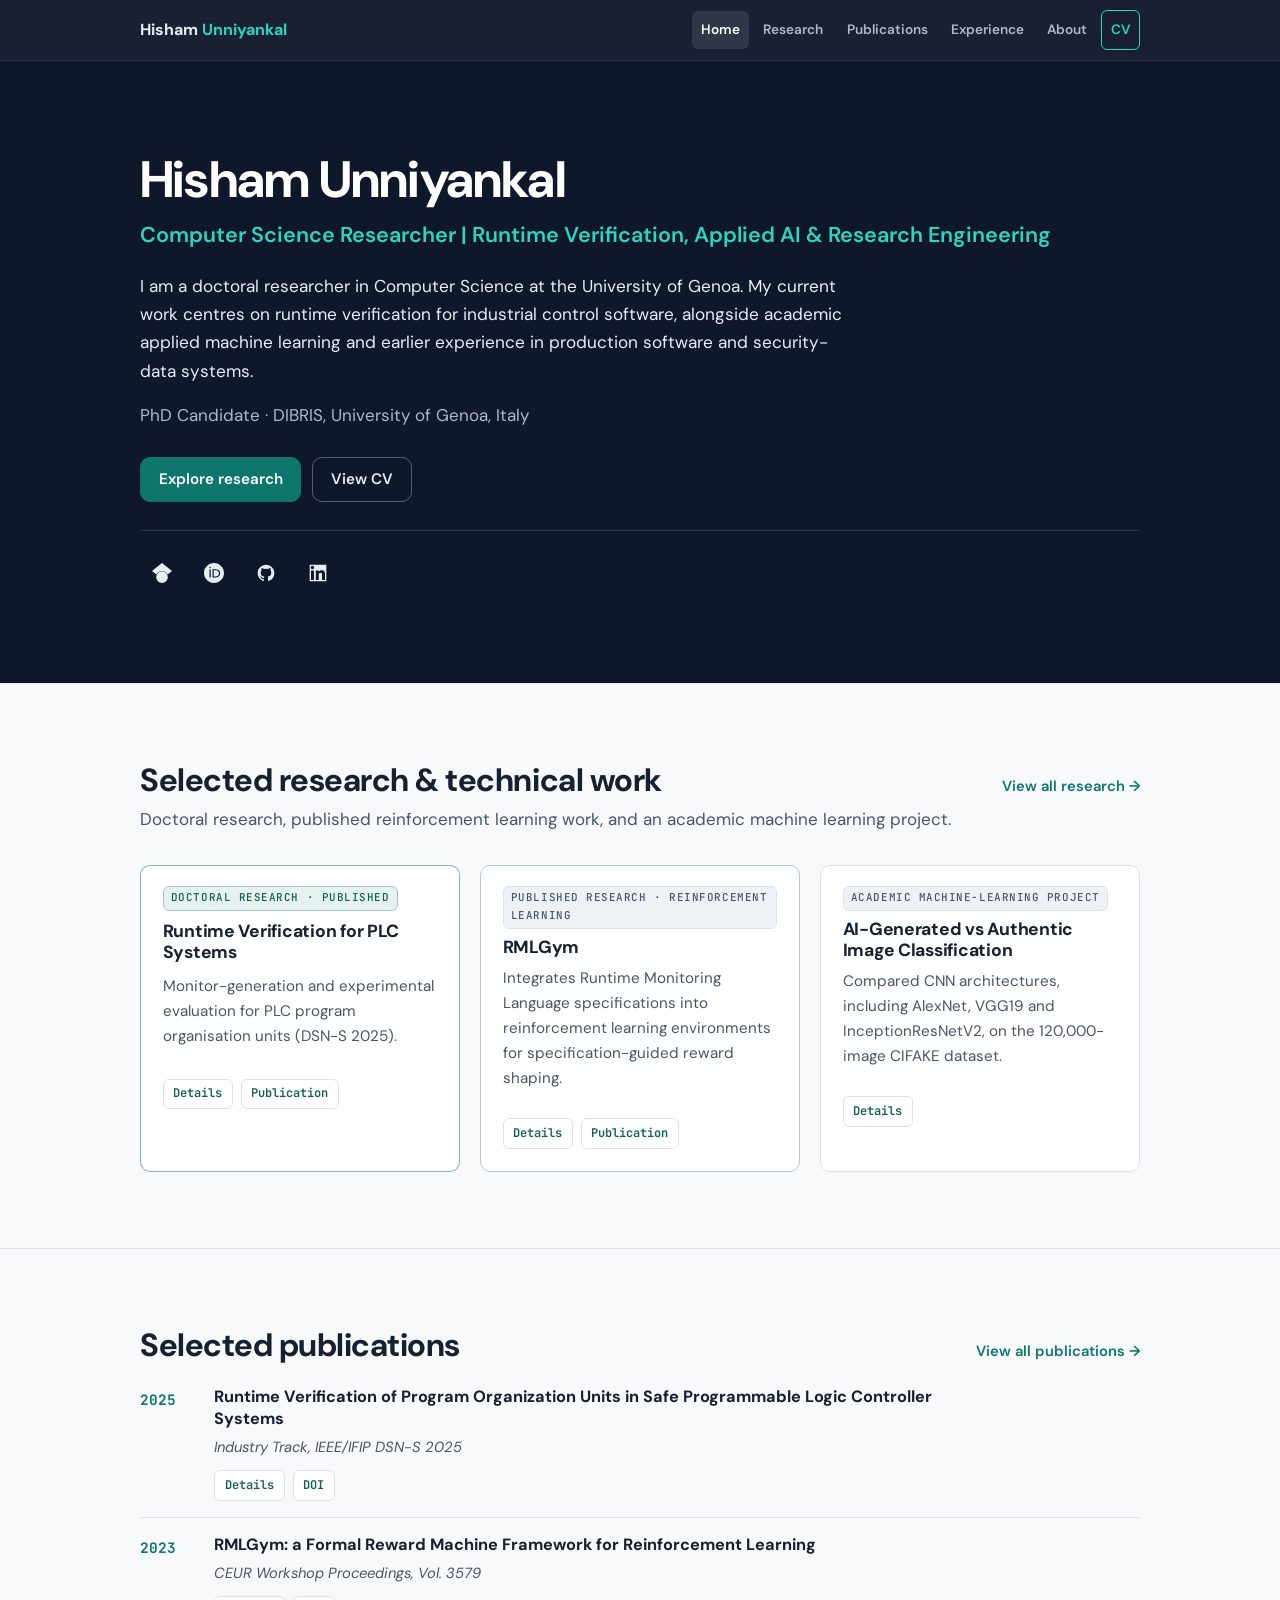
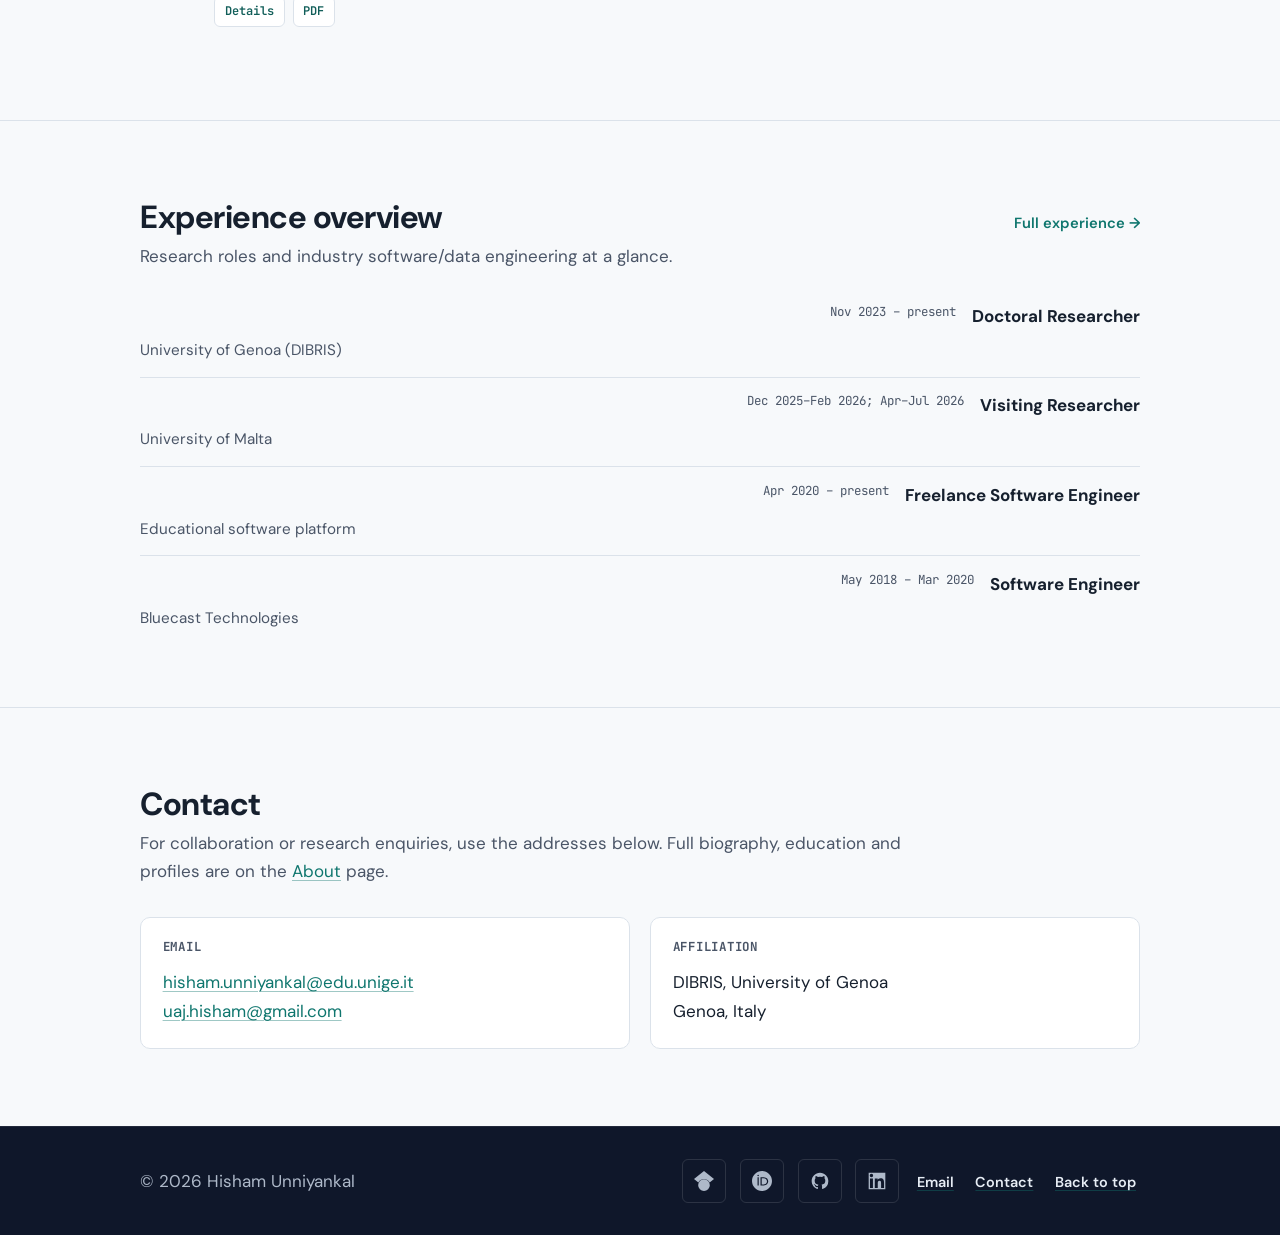
==== commit e9343394: "update: revise about, experience, and publication sections for clarity and accuracy" ====
--- a/index.html
+++ b/index.html
@@ -81,11 +81,9 @@
         <p class="hero__role">Computer Science Researcher | Runtime Verification, Applied AI &amp; Research Engineering</p>
         <p class="hero__statement">
           I am a doctoral researcher in Computer Science at the University of
-          Genoa. My current research focuses on runtime verification and
-          research software for dependable industrial control systems. My
-          background also includes academic applied machine learning,
-          including reinforcement learning, and before the PhD I worked on
-          production software and large-scale security-data systems.
+          Genoa. My current work centres on runtime verification for industrial
+          control software, alongside academic applied machine learning and
+          earlier experience in production software and security-data systems.
         </p>
         <p class="hero__affil">PhD Candidate · DIBRIS, University of Genoa, Italy</p>
         <div class="hero__actions">
@@ -129,7 +127,7 @@
             <div class="work-card__body">
               <span class="work-card__kind">Doctoral Research · Published</span>
               <h3 class="work-card__title">Runtime Verification for PLC Systems</h3>
-              <p>Doctoral runtime verification for PLC systems, with experimental evaluation (DSN 2025).</p>
+              <p>Monitor-generation and experimental evaluation for PLC program organisation units (DSN-S 2025).</p>
               <div class="pub__links work-card__meta">
                 <a class="pub__badge" href="research.html#plc-rv">Details</a>
                 <a class="pub__badge" href="publications.html#pub-dsn">Publication</a>
@@ -172,7 +170,7 @@
             <span class="pub__year">2025</span>
             <div>
               <p class="pub__title">Runtime Verification of Program Organization Units in Safe Programmable Logic Controller Systems</p>
-              <p class="pub__venue">Industry Track, IEEE/IFIP DSN 2025</p>
+              <p class="pub__venue">Industry Track, IEEE/IFIP DSN-S 2025</p>
               <p class="pub__links">
                 <a class="pub__badge" href="publications.html#pub-dsn">Details</a>
                 <a class="pub__badge" href="https://doi.org/10.1109/DSN-S65789.2025.00050" target="_blank" rel="noopener">DOI</a>
--- a/assets/css/tokens.css
+++ b/assets/css/tokens.css
@@ -23,6 +23,12 @@
   --accent-strong: #115e59; /* hover / active */
   --accent-on-dark: #2dd4bf;/* accent on navy backgrounds */
   --accent-faint: #e6f2f0;  /* tint fills */
+
+  /* Profile brand marks (light backgrounds; dark surfaces use monochrome) */
+  --brand-scholar: #4285F4;
+  --brand-orcid: #A6CE39;
+  --brand-github: #181717;
+  --brand-linkedin: #0A66C2;
 
   /* Focus ring */
   --focus: #0e7490;
--- a/assets/css/styles.css
+++ b/assets/css/styles.css
@@ -337,8 +337,8 @@
 
 .hero__links .profile-icon:hover,
 .hero__links .profile-icon:focus-visible {
-  color: var(--accent-on-dark);
-  background: rgba(255, 255, 255, 0.08);
+  color: #fff;
+  background: rgba(255, 255, 255, 0.1);
 }
 
 /* Compact scholarly / social icon links */
@@ -404,32 +404,47 @@
 }
 
 .profile-link:hover {
-  color: var(--accent);
+  color: var(--accent-strong);
   text-decoration: underline;
 }
 
+.profile-link:focus-visible {
+  outline: 3px solid var(--focus);
+  outline-offset: 2px;
+  border-radius: var(--radius-sm);
+}
+
 .profile-link .profile-icon__glyph {
-  width: 1.15rem;
-  height: 1.15rem;
-  color: var(--accent);
+  width: 1.25rem;
+  height: 1.25rem;
   flex-shrink: 0;
 }
 
+/* Service-appropriate marks on light pages (not site teal). */
 .profile-link--scholar .profile-icon__glyph {
+  color: var(--brand-scholar);
   -webkit-mask-image: url("../icons/google-scholar.svg");
   mask-image: url("../icons/google-scholar.svg");
 }
 .profile-link--orcid .profile-icon__glyph {
+  color: var(--brand-orcid);
   -webkit-mask-image: url("../icons/orcid.svg");
   mask-image: url("../icons/orcid.svg");
 }
 .profile-link--github .profile-icon__glyph {
+  color: var(--brand-github);
   -webkit-mask-image: url("../icons/github.svg");
   mask-image: url("../icons/github.svg");
 }
 .profile-link--linkedin .profile-icon__glyph {
+  color: var(--brand-linkedin);
   -webkit-mask-image: url("../icons/linkedin.svg");
   mask-image: url("../icons/linkedin.svg");
+}
+
+.profile-link:hover .profile-icon__glyph,
+.profile-link:focus-visible .profile-icon__glyph {
+  opacity: 0.9;
 }
 
 .profile-links {
@@ -1078,7 +1093,7 @@
 
 .footer .profile-icon:hover,
 .footer .profile-icon:focus-visible {
-  color: var(--accent-on-dark);
+  color: #fff;
   border-color: rgba(255, 255, 255, 0.28);
   background: rgba(255, 255, 255, 0.06);
 }
